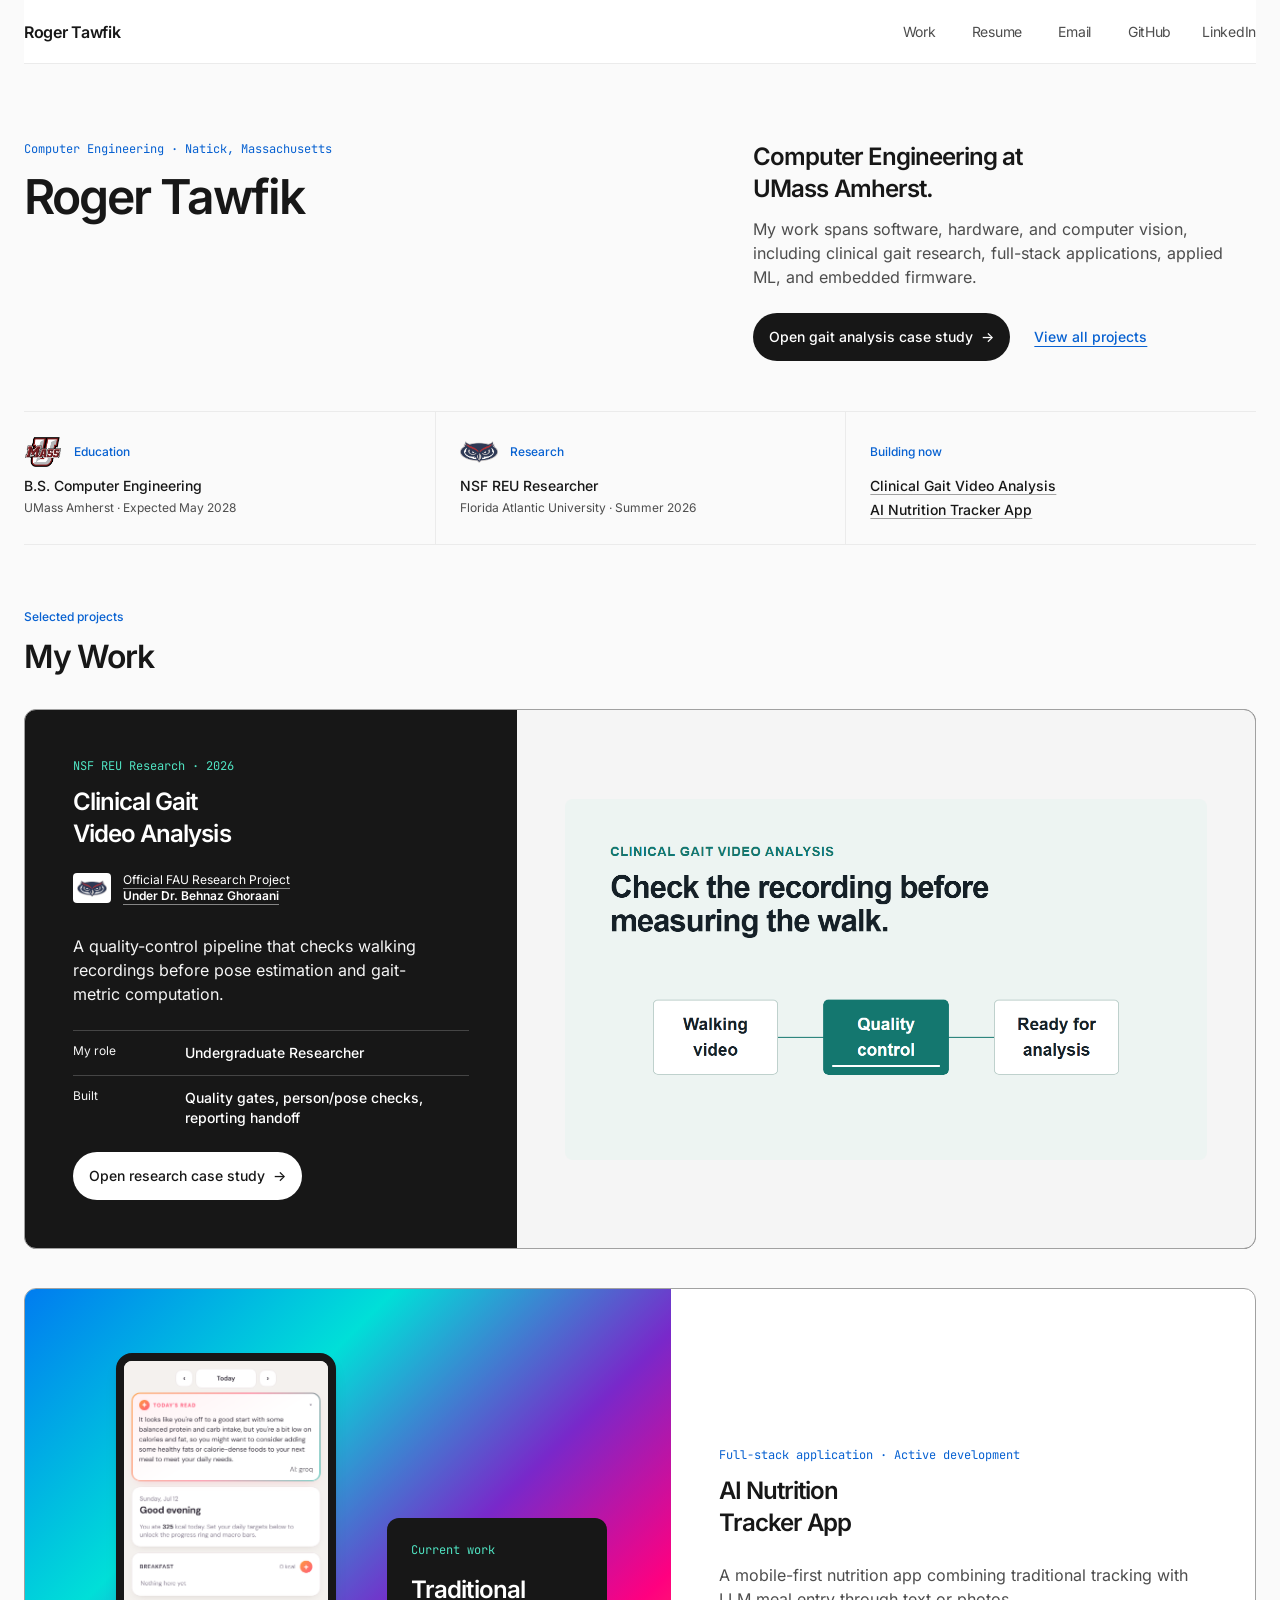
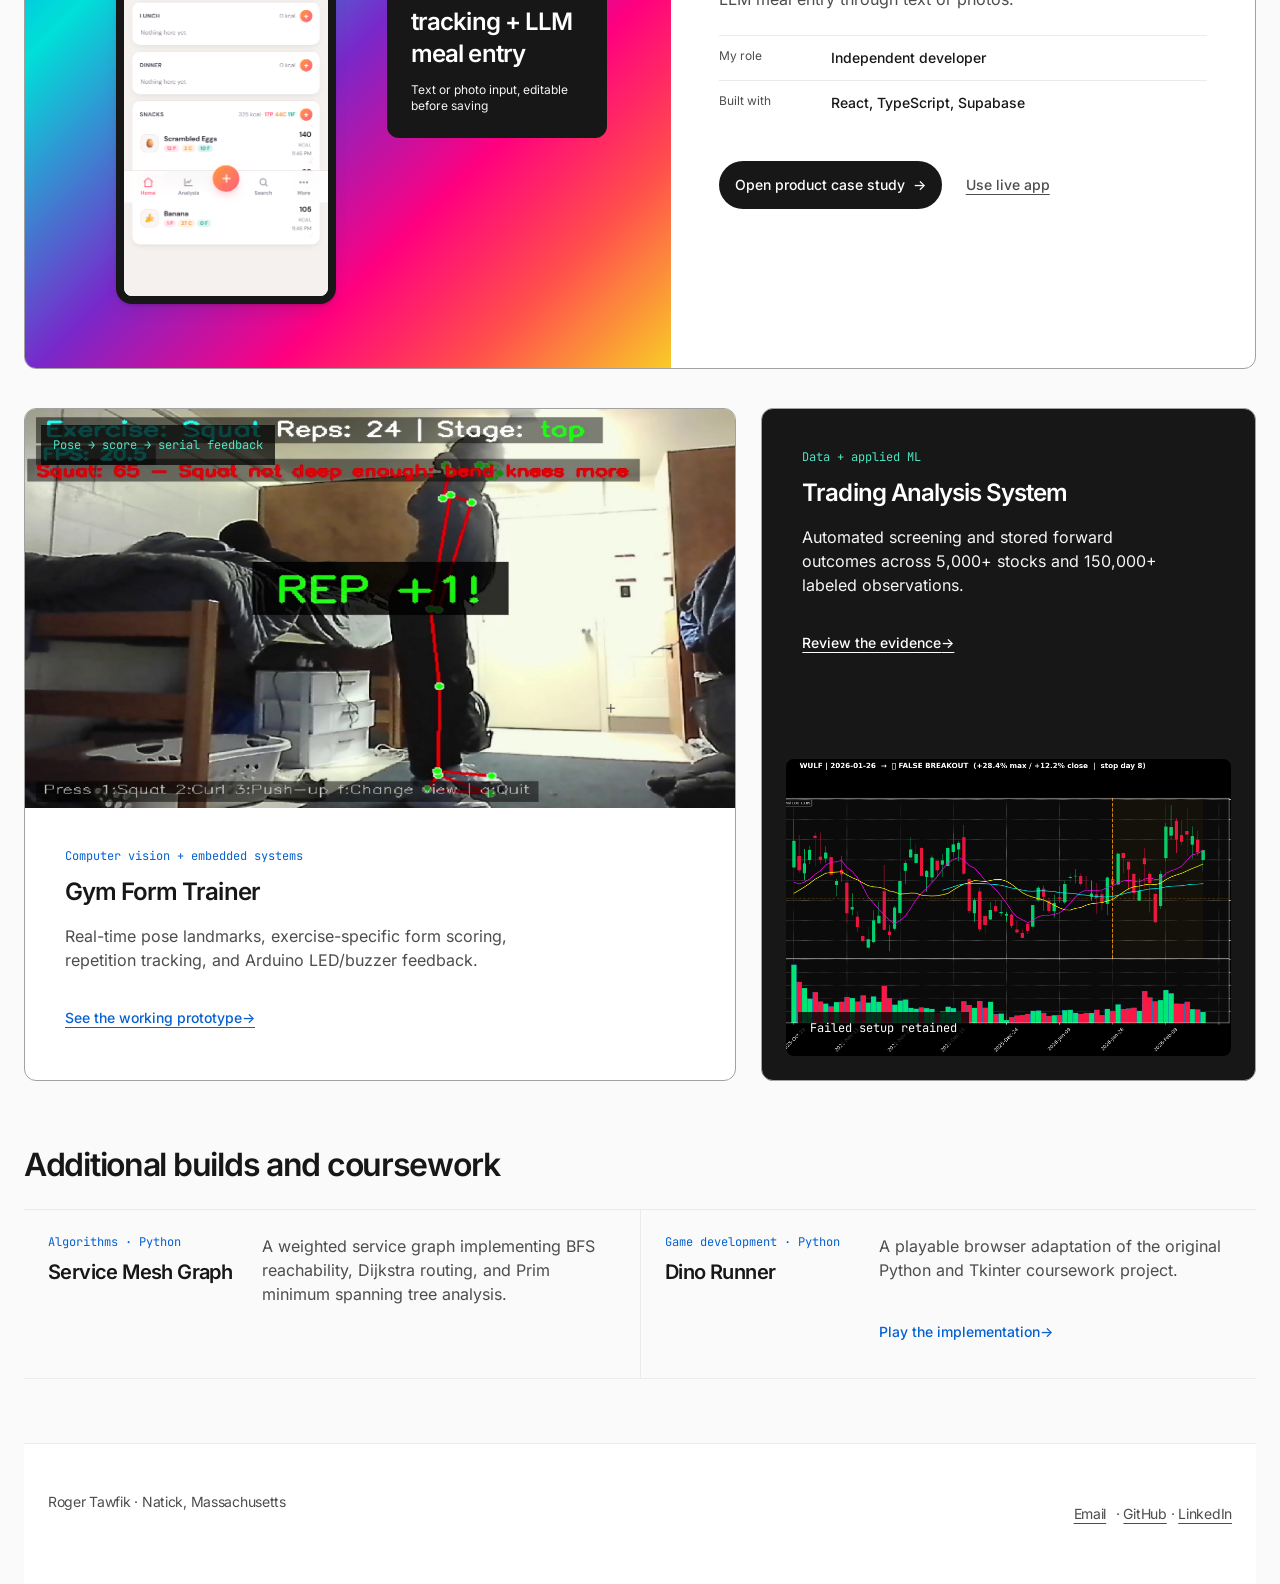
==== index.html @ 6d7d123b "Tighten portfolio layout and project narratives" ====
<!doctype html>
<html lang="en">
  <head>
    <meta charset="UTF-8" />
    <meta name="viewport" content="width=device-width, initial-scale=1.0, viewport-fit=cover" />
    <meta name="description" content="Computer vision, applied AI, and embedded systems projects by Roger Tawfik, a Computer Engineering student at UMass Amherst." />
    <title>Roger Tawfik | Computer Engineering</title>
    <link rel="stylesheet" href="styles.css?v=20260714b" />
  </head>
  <body class="portfolio home-page">
    <a class="skip-link" href="#main">Skip to content</a>
    <header class="site-header">
      <a class="wordmark" href="#top">Roger Tawfik</a>
      <nav aria-label="Primary navigation">
        <a href="#work">Work</a>
        <a href="resume.pdf" download>Resume</a>
        <a href="mailto:tawfikroger@gmail.com">Email</a>
        <a class="nav-secondary" href="https://github.com/rogertawfik">GitHub</a>
        <a class="nav-secondary" href="https://linkedin.com/in/rogertawfik">LinkedIn</a>
      </nav>
    </header>

    <main id="main">
      <section class="home-intro" id="top" aria-labelledby="home-title">
        <div class="intro-heading">
          <p class="context-line">Computer Engineering · Natick, Massachusetts</p>
          <h1 id="home-title">Roger Tawfik</h1>
        </div>
        <div class="intro-copy">
          <p class="intro-lead">Computer Engineering at UMass Amherst.</p>
          <p>My work spans software, hardware, and computer vision, including clinical gait research, full-stack applications, applied ML, and embedded firmware.</p>
          <div class="intro-actions"><a class="primary-action" href="projects/gait-analysis.html">Open gait analysis case study <span aria-hidden="true">→</span></a><a class="text-action" href="#work">View all projects</a></div>
        </div>

        <dl class="evidence-rail" aria-label="Candidate evidence">
          <div>
            <dt><img src="assets/umass-logo.webp" width="60" height="48" alt="" />Education</dt>
            <dd>B.S. Computer Engineering</dd>
            <small>UMass Amherst · Expected May 2028</small>
          </div>
          <div>
            <dt><img src="assets/fau-logo.webp" width="60" height="48" alt="" />Research</dt>
            <dd>NSF REU Researcher</dd>
            <small>Florida Atlantic University · Summer 2026</small>
          </div>
          <div>
            <dt>Building now</dt>
            <dd class="current-work-list"><a href="projects/gait-analysis.html">Clinical Gait Video Analysis</a><a href="projects/nutrition-tracker.html">AI Nutrition Tracker App</a></dd>
          </div>
        </dl>
      </section>

      <section class="work" id="work" aria-labelledby="work-title">
        <header class="section-heading">
          <div><p class="section-index">Selected projects</p><h2 id="work-title">My Work</h2></div>
        </header>

        <article class="project-stage stage-gait">
          <div class="stage-copy">
            <p class="project-type">NSF REU Research · 2026</p>
            <h3>Clinical Gait Video Analysis</h3>
            <a class="research-credit" href="https://www.fau.edu/isense/reu/reu-2026/ghoraani-wearables-and-data-analytics/" aria-label="View the official Florida Atlantic University research project page">
              <img src="assets/fau-logo.webp" width="60" height="48" alt="" />
              <span>Official FAU Research Project<strong>Under Dr. Behnaz Ghoraani</strong></span>
            </a>
            <p class="project-summary">A quality-control pipeline that checks walking recordings before pose estimation and gait-metric computation.</p>
            <dl class="project-proof"><div><dt>My role</dt><dd>Undergraduate Researcher</dd></div><div><dt>Built</dt><dd>Quality gates, person/pose checks, reporting handoff</dd></div></dl>
            <a class="primary-action inverse" href="projects/gait-analysis.html">Open research case study <span aria-hidden="true">→</span></a>
          </div>
          <div class="stage-media gait-media">
            <video id="gaitPreview" autoplay muted loop playsinline preload="metadata" poster="assets/gait-qc-loop-poster.png" aria-label="Animated overview of gait-video quality control">
              <source src="assets/gait-qc-loop.mp4" type="video/mp4" />
            </video>
          </div>
        </article>

        <article class="project-stage stage-nutrition">
          <div class="nutrition-visual" aria-label="Current AI Nutrition Tracker App">
            <div class="phone-shell"><img src="assets/nutrition-current-home.png" width="430" height="1129" loading="lazy" alt="AI Nutrition Tracker App dashboard after logging a meal" /></div>
            <div class="nutrition-note"><span>Current work</span><strong>Traditional tracking + LLM meal entry</strong><small>Text or photo input, editable before saving</small></div>
          </div>
          <div class="stage-copy">
            <p class="project-type">Full-stack application · Active development</p>
            <h3>AI Nutrition Tracker App</h3>
            <p class="project-summary">A mobile-first nutrition app combining traditional tracking with LLM meal entry through text or photos.</p>
            <dl class="project-proof"><div><dt>My role</dt><dd>Independent developer</dd></div><div><dt>Built with</dt><dd>React, TypeScript, Supabase</dd></div></dl>
            <div class="stage-actions"><a class="primary-action" href="projects/nutrition-tracker.html">Open product case study <span aria-hidden="true">→</span></a><a class="stage-action secondary" href="https://calorie-tracker-app-azure.vercel.app/">Use live app</a></div>
          </div>
        </article>

        <div class="supporting-work">
          <article class="support-project gym-project">
            <div class="support-visual gym-frames">
              <img src="assets/gym-squat.jpg" width="640" height="360" loading="lazy" alt="Gym Form Trainer tracking a squat and counting a repetition" />
              <span class="hud-label">Pose → score → serial feedback</span>
            </div>
            <div class="support-copy"><p class="project-type">Computer vision + embedded systems</p><h3>Gym Form Trainer</h3><p>Real-time pose landmarks, exercise-specific form scoring, repetition tracking, and Arduino LED/buzzer feedback.</p><a class="stage-action" href="projects/gym-form-trainer.html">See the working prototype <span aria-hidden="true">→</span></a></div>
          </article>

          <article class="support-project trading-project">
            <div class="support-copy"><p class="project-type">Data + applied ML</p><h3>Trading Analysis System</h3><p>Automated screening and stored forward outcomes across 5,000+ stocks and 150,000+ labeled observations.</p><a class="stage-action light" href="projects/trading.html">Review the evidence <span aria-hidden="true">→</span></a></div>
            <div class="support-visual trading-chart"><img src="assets/trading-false-breakout.png" width="1922" height="1166" loading="lazy" alt="Stored false-breakout example from the trading analysis system" /><span>Failed setup retained</span></div>
          </article>
        </div>
      </section>

      <section class="coursework" aria-labelledby="coursework-title">
        <header class="coursework-heading"><h2 id="coursework-title">Additional builds and coursework</h2></header>
        <div class="coursework-list">
          <article class="coursework-item">
            <div><p class="project-type">Algorithms · Python</p><h3>Service Mesh Graph</h3></div>
            <p>A weighted service graph implementing BFS reachability, Dijkstra routing, and Prim minimum spanning tree analysis.</p>
          </article>
          <a class="coursework-item" href="projects/dino-runner.html">
            <div><p class="project-type">Game development · Python</p><h3>Dino Runner</h3></div>
            <p>A playable browser adaptation of the original Python and Tkinter coursework project.</p>
            <span class="stage-action">Play the implementation <span aria-hidden="true">→</span></span>
          </a>
        </div>
      </section>

    </main>

    <footer class="site-footer"><span>Roger Tawfik · Natick, Massachusetts</span><span><a href="mailto:tawfikroger@gmail.com">Email</a> · <a href="https://github.com/rogertawfik">GitHub</a> · <a href="https://linkedin.com/in/rogertawfik">LinkedIn</a></span></footer>
    <script>
      const gaitPreview = document.getElementById('gaitPreview');
      const reduceMotion = matchMedia('(prefers-reduced-motion: reduce)');
      if (reduceMotion.matches) {
        gaitPreview.removeAttribute('autoplay');
        gaitPreview.pause();
      } else {
        new IntersectionObserver(([entry]) => {
          if (entry.isIntersecting) gaitPreview.play().catch(() => gaitPreview.pause());
          else gaitPreview.pause();
        }, { threshold: 0.35 }).observe(gaitPreview);
      }
    </script>
  </body>
</html>
---- styles.css ----
@font-face { font-family: "Inter"; src: url("fonts/inter-400.woff2") format("woff2"); font-style: normal; font-weight: 400; font-display: swap; }
@font-face { font-family: "Inter"; src: url("fonts/inter-500.woff2") format("woff2"); font-style: normal; font-weight: 500; font-display: swap; }
@font-face { font-family: "Inter"; src: url("fonts/inter-600.woff2") format("woff2"); font-style: normal; font-weight: 600; font-display: swap; }
@font-face { font-family: "JetBrains Mono"; src: url("fonts/jetbrains-mono-400.woff2") format("woff2"); font-style: normal; font-weight: 400; font-display: swap; }

:root {
  --ink: #171717;
  --body: #4d4d4d;
  --muted: #888888;
  --line: #ebebeb;
  --line-strong: #a1a1a1;
  --paper: #ffffff;
  --soft: #fafafa;
  --soft-2: #f5f5f5;
  --link: #0070f3;
  --link-deep: #0761d1;
  --link-soft: #d3e5ff;
  --primary: #171717;
  --on-primary: #ffffff;
  --violet: #7928ca;
  --cyan: #50e3c2;
  --pink: #ff0080;
  --develop-start: #007cf0;
  --develop-end: #00dfd8;
  --ship-start: #ff4d4d;
  --ship-end: #f9cb28;
  --error-deep: #c50000;
  --font-sans: "Inter", "Geist", system-ui, -apple-system, sans-serif;
  --font-mono: "JetBrains Mono", "Geist Mono", ui-monospace, SFMono-Regular, Menlo, Monaco, monospace;
  --text-caption: .75rem;
  --text-secondary: .875rem;
  --text-body: 1rem;
  --text-lead: 1.125rem;
  --text-subhead: 1.5rem;
  --text-section: 2rem;
  --text-display: 3rem;
  --space-xxs: .25rem;
  --space-xs: .5rem;
  --space-sm: .75rem;
  --space-md: 1rem;
  --space-lg: 1.5rem;
  --space-xl: 2rem;
  --space-2xl: 2.5rem;
  --space-3xl: 3rem;
  --space-4xl: 4rem;
  --space-5xl: 6rem;
  --space-6xl: 8rem;
  --space-section: 12rem;
  --ease-out: cubic-bezier(.16, 1, .3, 1);
}

* { box-sizing: border-box; }
html { scroll-behavior: smooth; scroll-padding-top: var(--space-4xl); }
body { margin: 0; color: var(--ink); background: var(--soft); font-family: var(--font-sans); font-size: var(--text-body); font-weight: 400; line-height: 1.5; font-kerning: normal; font-feature-settings: "ss01", "ss02"; -webkit-font-smoothing: antialiased; }
img, video, svg, canvas { max-width: 100%; }
img { height: auto; }
a { color: inherit; text-underline-offset: 4px; }
button, input { font: inherit; }
h1, h2, h3, p { text-wrap: pretty; }
h1, h2, h3 { margin: 0; font-weight: 600; text-wrap: balance; }
h1 { overflow-wrap: anywhere; font-size: var(--text-display); line-height: 1; letter-spacing: -.04em; }
h2 { font-size: var(--text-section); line-height: 1.25; letter-spacing: -.04em; }
h3 { font-size: var(--text-subhead); line-height: 1.333; letter-spacing: -.04em; }
p { line-height: 1.5; }

.skip-link { position: fixed; z-index: 20; left: var(--space-md); top: var(--space-md); translate: 0 -200%; padding: var(--space-sm) var(--space-md); color: var(--on-primary); background: var(--primary); }
.skip-link:focus { translate: 0; }
.focus-visible, :focus-visible { outline: 3px solid var(--link); outline-offset: var(--space-xxs); }
.site-header, main, .site-footer { width: min(1400px, calc(100% - 48px)); margin-inline: auto; }
.site-header { display: flex; min-height: 64px; flex-wrap: wrap; align-items: center; justify-content: space-between; border-bottom: 1px solid var(--line); background: var(--paper); }
.wordmark { display: inline-flex; min-height: 44px; align-items: center; font-weight: 600; letter-spacing: -.28px; text-decoration: none; }
.site-header nav { display: flex; align-items: center; gap: clamp(var(--space-md), 2.4vw, var(--space-xl)); }
.site-header nav a { display: inline-flex; min-width: 44px; min-height: 44px; align-items: center; justify-content: center; color: var(--body); font-size: .875rem; line-height: 1.25rem; letter-spacing: -.28px; text-decoration: none; }
.site-header nav a:hover { color: var(--ink); }
.site-footer { display: flex; justify-content: space-between; gap: var(--space-lg); padding: var(--space-3xl) var(--space-lg) max(var(--space-3xl), env(safe-area-inset-bottom)); border-top: 1px solid var(--line); color: var(--body); background: var(--paper); font-size: .875rem; line-height: 1.25rem; letter-spacing: -.28px; }
.site-footer a { display: inline-flex; min-width: 44px; min-height: 44px; align-items: center; justify-content: center; }
.context-line, .project-type, .case-kicker, .fact-label { margin: 0; color: var(--link-deep); font: 400 var(--text-caption)/1rem var(--font-mono); }
.section-index { margin: 0; color: var(--link-deep); font: 500 var(--text-caption)/1rem var(--font-sans); }
.text-action, .stage-action { display: inline-flex; min-height: 44px; align-items: center; color: var(--link-deep); font-size: var(--text-secondary); font-weight: 500; line-height: 1.25rem; text-decoration-thickness: 1px; }
.text-action:hover, .stage-action:hover { color: var(--link-deep); }
.primary-action { display: inline-flex; width: fit-content; min-height: 48px; align-items: center; gap: var(--space-xs); padding: var(--space-sm) var(--space-md); border-radius: 100px; color: var(--on-primary); background: var(--primary); font-size: .875rem; font-weight: 500; line-height: 1.25rem; text-decoration: none; }
.primary-action:hover { background: color-mix(in oklch, var(--primary) 90%, var(--paper)); }
.primary-action.inverse { color: var(--ink); background: var(--paper); }
.primary-action.inverse:hover { background: var(--soft-2); }
.text-action.light { color: var(--on-primary); }
.text-action.light:hover { color: var(--link-soft); }

/* Home */
.home-intro { display: grid; grid-template-columns: 1.12fr .88fr; column-gap: clamp(var(--space-xl), 7vw, var(--space-6xl)); row-gap: 0; padding: clamp(var(--space-3xl), 6vw, var(--space-5xl)) 0 0; }
.intro-heading h1 { margin-top: var(--space-md); }
.intro-copy { align-self: end; padding-bottom: var(--space-sm); }
.intro-copy > p { max-width: 70ch; margin: 0; color: var(--body); }
.intro-copy .intro-lead { max-width: 25ch; margin-bottom: var(--space-sm); color: var(--ink); font-size: var(--text-subhead); font-weight: 600; line-height: 2rem; letter-spacing: -.04em; }
.intro-actions, .stage-actions { display: flex; flex-wrap: wrap; gap: var(--space-md) var(--space-lg); margin-top: var(--space-lg); }
.evidence-rail { display: grid; grid-column: 1 / -1; grid-template-columns: repeat(3, 1fr); margin: clamp(var(--space-lg), 3vw, var(--space-2xl)) 0 0; border-block: 1px solid var(--line); }
.evidence-rail > div { padding: var(--space-lg) var(--space-lg) var(--space-lg) 0; }
.evidence-rail > div + div { padding-left: var(--space-lg); border-left: 1px solid var(--line); }
.evidence-rail dt { display: flex; min-height: 32px; align-items: center; gap: var(--space-sm); color: var(--link-deep); font-size: var(--text-caption); font-weight: 500; line-height: 1rem; }
.evidence-rail dt img { width: 38px; height: 30px; object-fit: contain; }
.evidence-rail dd { margin: var(--space-xs) 0 0; font-size: .875rem; font-weight: 500; line-height: 1.25rem; }
.current-work-list a { display: block; width: fit-content; color: inherit; text-decoration-color: var(--line-strong); text-underline-offset: 3px; }
.current-work-list a + a { margin-top: var(--space-xxs); }
.evidence-rail small { display: block; margin-top: var(--space-xxs); color: var(--body); font-size: .75rem; line-height: 1rem; }

.work { padding: clamp(var(--space-3xl), 6vw, var(--space-4xl)) 0; }
.section-heading { margin-bottom: clamp(var(--space-lg), 3vw, var(--space-xl)); }
.section-heading h2 { max-width: 780px; margin-top: var(--space-sm); }
.project-stage { display: grid; min-height: 520px; overflow: hidden; border: 1px solid var(--line-strong); border-radius: 12px; }
.project-stage + .project-stage { margin-top: clamp(var(--space-xl), 3vw, var(--space-3xl)); }
.stage-copy { display: flex; flex-direction: column; justify-content: center; padding: clamp(var(--space-lg), 4vw, var(--space-3xl)); }
.stage-copy h3 { max-width: 16ch; margin-top: var(--space-sm); }
.project-summary { max-width: 70ch; margin: var(--space-lg) 0 0; color: var(--body); }
.project-proof { display: grid; gap: var(--space-sm); margin: var(--space-lg) 0; }
.project-proof > div { display: grid; grid-template-columns: 6rem 1fr; gap: var(--space-md); padding-top: var(--space-sm); border-top: 1px solid var(--line); }
.project-proof dt { color: var(--body); font-size: .75rem; line-height: 1rem; }
.project-proof dd { margin: 0; font-size: .875rem; font-weight: 500; line-height: 1.25rem; }
.stage-action { width: fit-content; }
.stage-action.secondary { color: var(--body); }
.stage-media { position: relative; min-width: 0; }
.stage-gait { grid-template-columns: .8fr 1.2fr; color: var(--on-primary); background: var(--primary); }
.stage-gait .project-type { color: var(--cyan); }
.stage-gait .project-summary, .stage-gait .project-proof dt { color: var(--soft-2); }
.stage-gait .project-proof > div { border-color: rgb(255 255 255 / 20%); }
.research-credit { display: flex; width: fit-content; min-height: 44px; align-items: center; gap: var(--space-sm); margin-top: var(--space-md); color: var(--on-primary); font-size: .75rem; line-height: 1rem; text-decoration-color: rgb(255 255 255 / 48%); }
.research-credit img { width: 38px; height: 30px; padding: var(--space-xxs); border-radius: 4px; background: var(--paper); object-fit: contain; }
.research-credit span, .research-credit strong { display: block; }
.research-credit strong { color: var(--on-primary); font-size: .75rem; }
.gait-media { display: grid; min-height: 520px; place-items: center; padding: clamp(var(--space-lg), 4vw, var(--space-3xl)); background: var(--soft-2); }
.gait-media video { display: block; width: 100%; border-radius: 8px; }

.stage-nutrition { grid-template-columns: 1.05fr .95fr; background: var(--paper); }
.nutrition-visual { position: relative; display: grid; grid-template-columns: 1fr .8fr; gap: var(--space-lg); align-items: center; padding: clamp(var(--space-xl), 5vw, var(--space-4xl)); background: linear-gradient(135deg, var(--develop-start), var(--develop-end) 28%, var(--violet) 52%, var(--pink) 70%, var(--ship-start) 84%, var(--ship-end)); }
.phone-shell { width: min(100%, 220px); justify-self: center; overflow: hidden; border: 8px solid var(--primary); border-radius: 16px; background: var(--paper); box-shadow: 0 2px 2px rgb(0 0 0 / 10%), 0 8px 16px -4px rgb(0 0 0 / 10%); }
.phone-shell img { display: block; width: 100%; }
.nutrition-note { padding: var(--space-lg); border-radius: 12px; color: var(--on-primary); background: var(--primary); }
.nutrition-note span, .nutrition-note strong, .nutrition-note small { display: block; }
.nutrition-note span { color: var(--cyan); font: 400 .75rem/1rem var(--font-mono); }
.nutrition-note strong { margin-top: var(--space-md); font-size: var(--text-subhead); line-height: 2rem; letter-spacing: -.04em; }
.nutrition-note small { margin-top: var(--space-sm); color: var(--soft-2); font-size: var(--text-caption); line-height: 1rem; }

.supporting-work { display: grid; grid-template-columns: 1.18fr .82fr; gap: clamp(var(--space-md), 2vw, var(--space-xl)); margin-top: clamp(var(--space-xl), 3vw, var(--space-2xl)); }
.support-project { overflow: hidden; border: 1px solid var(--line-strong); border-radius: 12px; }
.support-visual { position: relative; }
.support-copy { padding: clamp(var(--space-lg), 3.5vw, var(--space-2xl)); }
.support-copy h3 { margin-top: var(--space-sm); font-size: var(--text-subhead); line-height: 2rem; letter-spacing: -.04em; }
.support-copy p:not(.project-type) { max-width: 50ch; margin: var(--space-md) 0 var(--space-lg); color: var(--body); }
.gym-project { background: var(--paper); }
.gym-frames { min-height: 330px; background: var(--primary); }
.gym-frames img { display: block; width: 100%; height: 100%; min-height: 330px; object-fit: cover; }
.hud-label { position: absolute; left: var(--space-md); top: var(--space-md); padding: var(--space-sm); color: var(--cyan); background: rgb(0 0 0 / 72%); font: 400 .75rem/1rem var(--font-mono); }
.trading-project { display: flex; flex-direction: column; color: var(--on-primary); background: var(--primary); }
.trading-project .support-copy { flex: 1; }
.trading-project .project-type { color: var(--cyan); }
.trading-project .support-copy p:not(.project-type) { color: var(--soft-2); }
.stage-action.light { color: var(--on-primary); }
.trading-chart { margin: 0 var(--space-lg) var(--space-lg); overflow: hidden; border-radius: 8px; }
.trading-chart img { display: block; width: 100%; aspect-ratio: 1.5; object-fit: cover; }
.trading-chart span { position: absolute; left: var(--space-sm); bottom: var(--space-sm); padding: var(--space-xs) var(--space-sm); color: var(--on-primary); background: rgb(0 0 0 / 78%); font: 400 .75rem/1rem var(--font-mono); }

.coursework { padding: 0 0 clamp(var(--space-3xl), 5vw, var(--space-4xl)); }
.coursework-heading { margin-bottom: var(--space-lg); }
.coursework-heading h2 { max-width: 760px; }
.coursework-list { display: grid; grid-template-columns: 1fr 1fr; border-block: 1px solid var(--line); }
.coursework-item { display: grid; grid-template-columns: minmax(180px, .7fr) 1.3fr; gap: var(--space-lg); align-items: start; padding: var(--space-lg); color: inherit; text-decoration: none; }
.coursework-item + .coursework-item { border-left: 1px solid var(--line); }
.coursework-item h3 { margin-top: var(--space-xs); font-size: 1.25rem; line-height: 1.75rem; letter-spacing: -.6px; }
.coursework-item > p { max-width: 48ch; margin: 0; color: var(--body); }
.coursework-item .stage-action { grid-column: 2; }
/* Case studies */
.project-page main { display: block; }
.case-header { padding: clamp(var(--space-xl), 5vw, var(--space-4xl)) 0 0; }
.back { display: inline-flex; min-height: 44px; align-items: center; margin-bottom: var(--space-lg); color: var(--body); font-size: .875rem; line-height: 1.25rem; }
.case-header h1 { max-width: 1000px; margin-top: var(--space-sm); }
.case-intro { max-width: 70ch; margin: var(--space-lg) 0 0; color: var(--body); font-size: var(--text-lead); line-height: 1.75rem; }
.case-actions { display: flex; flex-wrap: wrap; gap: var(--space-md) var(--space-lg); margin-top: var(--space-lg); }
.case-facts { display: grid; grid-template-columns: .8fr 1fr 1.4fr .9fr; margin-top: clamp(var(--space-xl), 3vw, var(--space-2xl)); border-block: 1px solid var(--line); }
.case-facts > div { padding: var(--space-md) var(--space-lg) var(--space-md) 0; }
.case-facts > div + div { padding-left: var(--space-lg); border-left: 1px solid var(--line); }
.case-facts dt { color: var(--link-deep); font: 400 var(--text-caption)/1rem var(--font-mono); }
.case-facts dd { margin: var(--space-xs) 0 0; font-size: .875rem; font-weight: 500; line-height: 1.25rem; }
.case-jumps { position: sticky; z-index: 10; top: 0; display: flex; overflow-x: auto; align-items: center; gap: var(--space-xs); padding: var(--space-xs) 0; border-bottom: 1px solid var(--line); background: var(--soft); scrollbar-width: thin; }
.case-jumps span { flex: 0 0 auto; margin-right: var(--space-xs); color: var(--body); font-size: .75rem; font-weight: 500; }
.case-jumps a { display: inline-flex; flex: 0 0 auto; min-height: 44px; align-items: center; padding-inline: var(--space-sm); color: var(--body); font-size: .875rem; text-decoration: none; }
.case-jumps a:hover { color: var(--ink); background: var(--soft-2); }
.case-section { padding: clamp(var(--space-xl), 4vw, var(--space-3xl)) 0; border-bottom: 1px solid var(--line); }
.case-section-heading { margin-bottom: var(--space-lg); }
.case-section-heading h2 { max-width: 760px; margin-top: var(--space-sm); }
.ownership-map { display: grid; grid-template-columns: repeat(4, 1fr); border-block: 1px solid var(--line); }
.ownership-map article { padding: var(--space-lg); }
.ownership-map article + article { border-left: 1px solid var(--line); }
.ownership-map span { color: var(--link-deep); font-size: var(--text-caption); font-weight: 500; line-height: 1rem; }
.ownership-map h3 { margin-top: var(--space-lg); font-size: 1.25rem; line-height: 1.75rem; letter-spacing: -.6px; }
.ownership-map p { margin: var(--space-sm) 0 0; color: var(--body); font-size: var(--text-body); line-height: 1.5rem; }
.project-nav { display: grid; grid-template-columns: 1fr 1fr; gap: 1px; margin: 0; background: var(--line); border-bottom: 1px solid var(--line); }
.project-nav a { min-height: 96px; padding: var(--space-lg); background: var(--paper); text-decoration: none; }
.project-nav a:last-child { text-align: right; }
.project-nav span, .project-nav strong { display: block; }
.project-nav span { color: var(--body); font-size: .75rem; line-height: 1rem; }
.project-nav strong { margin-top: var(--space-xs); }
.concept-note { display: grid; grid-template-columns: 140px 1fr; gap: var(--space-md); margin-top: var(--space-lg); padding: var(--space-md); background: var(--soft); }
.concept-note strong { color: var(--link-deep); font-size: var(--text-caption); }
.concept-note p { max-width: 70ch; margin: 0; color: var(--body); font-size: var(--text-body); line-height: 1.5rem; }

/* Gait */
.gait-page .case-kicker, .gait-page .case-facts dt { color: var(--violet); }
.research-affiliation { display: flex; width: fit-content; align-items: center; gap: var(--space-md); margin: var(--space-lg) 0 0; padding: var(--space-sm) var(--space-md); border: 1px solid var(--line); border-radius: 8px; background: var(--soft); text-decoration: none; }
.research-affiliation img { width: 42px; height: 34px; object-fit: contain; }
.research-affiliation span, .research-affiliation strong { display: block; }
.research-affiliation span { color: var(--body); font-size: .75rem; line-height: 1rem; }
.research-affiliation strong { color: var(--ink); font-size: .875rem; line-height: 1.25rem; }
.gait-workbench { display: grid; grid-template-columns: 1.35fr .65fr; gap: var(--space-lg); }
.qc-stage { position: relative; min-height: 410px; overflow: hidden; border-radius: 8px; background: linear-gradient(var(--primary) 0 66%, var(--body) 66%); }
.walk-zone { position: absolute; inset: 8% 21% 7%; border: 2px dashed rgb(80 227 194 / 55%); }
.synthetic-tag { position: absolute; z-index: 3; left: var(--space-md); top: var(--space-md); padding: var(--space-xs) var(--space-sm); color: var(--on-primary); background: rgb(23 23 23 / 82%); font: 400 .75rem/1rem var(--font-mono); }
.synthetic-person { position: absolute; left: 50%; top: 18%; width: 150px; height: 330px; translate: -50% 0; transition: left .25s var(--ease-out); }
.synthetic-person i { position: absolute; display: block; background: var(--link); box-shadow: 0 0 0 3px rgb(255 255 255 / 28%); }
.synthetic-person .head { left: 55px; width: 42px; height: 42px; border-radius: 50%; }
.synthetic-person .torso { left: 70px; top: 48px; width: 13px; height: 118px; rotate: -5deg; }
.synthetic-person .arm, .synthetic-person .leg { left: 72px; width: 11px; border-radius: 9px; transform-origin: top; }
.synthetic-person .arm { top: 62px; height: 104px; }
.synthetic-person .arm.left { rotate: 43deg; }
.synthetic-person .arm.right { rotate: -48deg; }
.synthetic-person .leg { top: 160px; height: 140px; }
.synthetic-person .leg.left { rotate: 18deg; }
.synthetic-person .leg.right { rotate: -25deg; }
.occluder { display: none; position: absolute; z-index: 2; right: 27%; bottom: 0; width: 150px; height: 190px; background: var(--body); }
.second-person { display: none; position: absolute; right: 9%; top: 35%; width: 74px; height: 170px; opacity: .56; }
.second-person::before, .second-person::after { position: absolute; left: 30px; content: ""; background: var(--ship-start); }
.second-person::before { width: 30px; height: 30px; border-radius: 50%; }
.second-person::after { top: 37px; width: 28px; height: 105px; border-radius: 15px; }
.qc-stage[data-condition="blur"] .synthetic-person, .qc-stage[data-condition="blur"] .walk-zone { filter: blur(6px); }
.qc-stage[data-condition="people"] .second-person { display: block; }
.qc-stage[data-condition="occluded"] .occluder { display: block; }
.qc-stage[data-condition="frame"] .synthetic-person { top: 32%; }
.qc-stage[data-condition="path"] .walk-zone { rotate: -13deg; translate: 0 12%; }
.qc-panel { padding: var(--space-lg); border: 1px solid var(--line); border-radius: 8px; background: var(--paper); }
.qc-panel h3 { font-size: 1.25rem; line-height: 1.75rem; letter-spacing: -.6px; }
.qc-results { margin-top: var(--space-lg); }
.qc-results div { display: flex; justify-content: space-between; gap: var(--space-md); padding: var(--space-sm) 0; border-top: 1px solid var(--line); font-size: .875rem; line-height: 1.25rem; }
.qc-results strong { color: var(--link-deep); font: 400 var(--text-caption)/1rem var(--font-mono); }
.qc-results strong.fail { color: var(--error-deep); }
.qc-decision { padding: var(--space-sm); background: var(--soft); font-size: .875rem; font-weight: 500; line-height: 1.25rem; }
.qc-options { display: flex; flex-wrap: wrap; gap: var(--space-xs); margin-top: var(--space-md); }
.qc-options button, .exercise-options button, .game-controls button { min-height: 44px; padding: var(--space-sm) var(--space-md); border: 1px solid var(--line); border-radius: 6px; color: var(--ink); background: var(--paper); font-size: .875rem; font-weight: 500; line-height: 1.25rem; cursor: pointer; }
.qc-options button[aria-pressed="true"], .exercise-options button[aria-pressed="true"], .game-controls button.primary { color: white; border-color: var(--violet); background: var(--violet); }

/* Nutrition */
.nutrition-page { --case-accent: var(--link); }
.nutrition-page .case-kicker, .nutrition-page .case-facts dt { color: var(--link-deep); }
.nutrition-screens { display: grid; grid-template-columns: repeat(4, 1fr); gap: var(--space-lg); padding: clamp(var(--space-lg), 3vw, var(--space-2xl)); border-radius: 12px; background: var(--soft-2); }
.nutrition-screens figure { margin: 0; }
.nutrition-screens img { display: block; width: 100%; aspect-ratio: 9 / 16; object-fit: contain; border-radius: 12px; background: var(--paper); box-shadow: 0 5px 0 rgb(86 38 31 / 10%); }
.nutrition-screens figcaption { margin-top: var(--space-sm); color: var(--body); font-size: .75rem; line-height: 1rem; }
.mobile-gallery-hint { display: none; }
.product-flow { display: flex; align-items: stretch; overflow: hidden; border: 1px solid var(--line); border-radius: 12px; }
.product-flow > div { flex: 1; min-height: 128px; padding: var(--space-lg); }
.product-flow > div + div { border-left: 1px solid var(--line); }
.product-flow b, .product-flow span, .product-flow small { display: block; }
.product-flow b { color: var(--link-deep); font: 400 var(--text-caption)/1rem var(--font-mono); }
.product-flow span { margin-top: var(--space-lg); font-weight: 600; }
.product-flow small { margin-top: var(--space-xxs); color: var(--body); font-size: var(--text-secondary); line-height: 1.25rem; }

/* Gym */
.gym-demo { display: grid; grid-template-columns: 1.3fr .7fr; gap: var(--space-lg); }
.real-exercise-stage { overflow: hidden; min-height: 390px; border-radius: 8px; background: var(--primary); }
.real-exercise-stage img { display: block; width: 100%; height: 390px; object-fit: cover; }
.exercise-options { display: flex; flex-wrap: wrap; gap: var(--space-xs); margin-top: var(--space-sm); }
.exercise-proof { padding: var(--space-lg); border: 1px solid var(--line); border-radius: 8px; background: var(--paper); }
.exercise-proof h3 { margin-top: var(--space-sm); font-size: var(--text-subhead); line-height: 2rem; letter-spacing: -.04em; }
.exercise-proof > div { padding: var(--space-md) 0; border-top: 1px solid var(--line); }
.exercise-proof > div:first-of-type { margin-top: var(--space-md); }
.exercise-proof b, .exercise-proof span { display: block; }
.exercise-proof b { font-size: var(--text-secondary); }
.exercise-proof span { margin-top: var(--space-xxs); color: var(--body); font-size: .875rem; line-height: 1.25rem; }
.gym-system-visual { overflow: hidden; margin: 0 0 var(--space-lg); border-radius: 8px; background: var(--primary); }
.gym-system-visual img { display: block; width: 100%; aspect-ratio: 16 / 9; object-fit: cover; }
.gym-system-visual figcaption { padding: var(--space-sm) var(--space-md) var(--space-md); color: var(--soft-2); font-size: .75rem; line-height: 1rem; }
.gym-system-visual figcaption strong { color: var(--on-primary); }
.hardware-loop { display: grid; grid-template-columns: repeat(4, 1fr); gap: 1px; overflow: hidden; border-radius: 8px; background: var(--line-strong); }
.hardware-loop div { min-height: 140px; padding: var(--space-lg); color: var(--on-primary); background: var(--primary); }
.hardware-loop span { display: block; color: var(--cyan); font: 400 .75rem/1rem var(--font-mono); }
.hardware-loop strong { display: block; margin-top: var(--space-2xl); font-size: 1rem; }

/* Trading */
.trading-proof { display: grid; grid-template-columns: repeat(3, 1fr); overflow: hidden; border-radius: 8px; background: var(--primary); }
.trading-proof div { min-height: 140px; padding: var(--space-lg); color: var(--on-primary); }
.trading-proof div + div { border-left: 1px solid var(--body); }
.trading-proof strong, .trading-proof span { display: block; }
.trading-proof strong { font-size: var(--text-display); line-height: 3rem; letter-spacing: -.04em; font-variant-numeric: tabular-nums; }
.trading-proof span { margin-top: var(--space-lg); color: var(--soft-2); font: 400 .75rem/1rem var(--font-mono); }
.pipeline { display: grid; grid-template-columns: repeat(5, 1fr); overflow: hidden; border: 1px solid var(--line); border-radius: 8px; background: var(--paper); }
.pipeline div { min-height: 128px; padding: var(--space-lg); }
.pipeline div + div { border-left: 1px solid var(--line); }
.pipeline span { display: block; color: var(--link-deep); font: 400 var(--text-caption)/1rem var(--font-mono); }
.pipeline strong { display: block; margin-top: var(--space-lg); font-size: .875rem; line-height: 1.25rem; }
.artifact-grid { display: grid; grid-template-columns: 1fr 1fr; gap: var(--space-lg); }
.artifact-grid figure { margin: 0; }
.artifact-grid img { display: block; width: 100%; border-radius: 8px; background: var(--primary); }
.artifact-grid figcaption { margin-top: var(--space-sm); color: var(--body); font-size: .875rem; line-height: 1.25rem; }
.artifact-notes { display: grid; grid-template-columns: 1fr 1fr; gap: var(--space-xl); margin-top: var(--space-lg); }
.artifact-notes h3 { font-size: 1rem; letter-spacing: -.015em; }
.artifact-notes p { color: var(--body); }

/* Game */
.game-title-row { display: flex; align-items: end; justify-content: space-between; gap: var(--space-xl); margin-bottom: var(--space-lg); }
.game-score { display: flex; gap: var(--space-lg); color: var(--body); font: 400 .75rem/1rem var(--font-mono); }
.game-score strong { color: var(--ink); }
.game-shell { position: relative; overflow: hidden; border-radius: 8px; background: var(--primary); }
.game-shell canvas { display: block; width: 100%; height: auto; cursor: pointer; }
.game-message { position: absolute; inset: 0; display: grid; place-content: center; gap: var(--space-xs); text-align: center; color: var(--on-primary); background: rgb(23 23 23 / 60%); }
.game-message[hidden] { display: none; }
.game-message strong { color: var(--ship-end); font-size: var(--text-subhead); line-height: 2rem; letter-spacing: -.04em; }
.game-message span { font: 400 .75rem/1rem var(--font-mono); }
.game-controls { display: flex; flex-wrap: wrap; align-items: center; gap: var(--space-sm); margin-top: var(--space-md); }
.game-controls p { margin-left: auto; color: var(--body); font: 400 .75rem/1rem var(--font-mono); }
.adaptation-note { color: var(--body); font-size: .75rem; line-height: 1rem; }

@media (max-width: 900px) {
  .project-stage, .stage-gait, .stage-nutrition { grid-template-columns: 1fr; }
  .stage-nutrition .stage-copy { order: 1; }
  .stage-nutrition .nutrition-visual { order: 2; }
  .gait-media { min-height: auto; }
  .supporting-work, .coursework-list { grid-template-columns: 1fr; }
  .coursework-item + .coursework-item { border-top: 1px solid var(--line); border-left: 0; }
  .case-facts { grid-template-columns: 1fr 1fr; }
  .case-facts > div:nth-child(3) { padding-left: 0; border-top: 1px solid var(--line); border-left: 0; }
  .case-facts > div:nth-child(4) { border-top: 1px solid var(--line); }
  .ownership-map { grid-template-columns: 1fr 1fr; }
  .ownership-map article:nth-child(3) { border-top: 1px solid var(--line); border-left: 0; }
  .ownership-map article:nth-child(4) { border-top: 1px solid var(--line); }
  .nutrition-screens { grid-template-columns: 1fr 1fr; }
  .gait-workbench, .gym-demo { grid-template-columns: 1fr; }
  .hardware-loop { grid-template-columns: 1fr 1fr; }
  .hardware-loop div:nth-child(3) { border-top: 1px solid var(--body); }
  .hardware-loop div:nth-child(4) { border-top: 1px solid var(--body); }
}

@media (max-width: 680px) {
  .site-header, main, .site-footer { width: min(100% - 32px, 620px); }
  .site-header nav { gap: var(--space-xs); }
  .site-header nav a { padding-inline: var(--space-xxs); }
  .site-header .nav-secondary { display: none; }
  .home-intro { grid-template-columns: 1fr; gap: var(--space-lg); padding-top: var(--space-3xl); }
  .work { padding-block: var(--space-3xl); }
  .section-heading { margin-bottom: var(--space-lg); }
  .intro-copy { align-self: auto; }
  .evidence-rail { grid-template-columns: 1fr; }
  .evidence-rail { margin-top: 0; }
  .evidence-rail > div { padding: var(--space-md) 0; }
  .evidence-rail > div + div { padding-left: 0; border-top: 1px solid var(--line); border-left: 0; }
  .project-stage { min-height: 0; }
  .project-stage + .project-stage { margin-top: var(--space-xl); }
  .stage-copy { padding: var(--space-lg); }
  .nutrition-visual { grid-template-columns: 1fr; }
  .nutrition-note { text-align: center; }
  .supporting-work { display: block; }
  .support-project + .support-project { margin-top: var(--space-lg); }
  .coursework { padding-bottom: var(--space-3xl); }
  .coursework-item { grid-template-columns: 1fr; }
  .coursework-heading { gap: var(--space-sm); }
  .coursework-item { gap: var(--space-sm); padding: var(--space-lg) 0; }
  .coursework-item .stage-action { grid-column: 1; }
  .case-facts { grid-template-columns: 1fr; }
  .case-facts > div, .case-facts > div + div, .case-facts > div:nth-child(3), .case-facts > div:nth-child(4) { padding: var(--space-md) 0; border-top: 1px solid var(--line); border-left: 0; }
  .case-facts > div:first-child { border-top: 0; }
  .ownership-map { grid-template-columns: 1fr; }
  .ownership-map article, .ownership-map article + article, .ownership-map article:nth-child(3), .ownership-map article:nth-child(4) { padding: var(--space-lg) 0; border-top: 1px solid var(--line); border-left: 0; }
  .ownership-map article:first-child { border-top: 0; }
  .ownership-map h3 { margin-top: var(--space-md); }
  .project-nav { grid-template-columns: 1fr; }
  .project-nav a:last-child { text-align: left; }
  .concept-note { grid-template-columns: 1fr; }
  .qc-stage { min-height: 410px; }
  .product-flow { display: block; }
  .product-flow > div { min-height: 0; }
  .product-flow > div + div { border-top: 1px solid var(--line); border-left: 0; }
  .hardware-loop, .trading-proof, .pipeline { grid-template-columns: 1fr; }
  .hardware-loop div, .trading-proof div, .pipeline div { min-height: 110px; }
  .hardware-loop div + div, .trading-proof div + div, .pipeline div + div { border-top: 1px solid var(--body); border-left: 0; }
  .trading-proof strong { font-size: clamp(2rem, 12vw, var(--text-display)); line-height: 1; }
  .pipeline div + div { border-color: var(--line); }
  .hardware-loop strong, .trading-proof span, .pipeline strong { margin-top: var(--space-md); }
  .artifact-grid, .artifact-notes { grid-template-columns: 1fr; }
  .mobile-gallery-hint { display: block; margin: 0 0 var(--space-sm); color: var(--body); font-size: .875rem; }
  .nutrition-screens { display: flex; overflow-x: auto; gap: var(--space-md); padding: var(--space-md); scroll-padding-inline: var(--space-md); scroll-snap-type: x mandatory; overscroll-behavior-inline: contain; }
  .nutrition-screens figure { flex: 0 0 min(82vw, 320px); scroll-snap-align: start; }
  .real-exercise-stage, .real-exercise-stage img { min-height: 340px; height: 340px; }
  .game-title-row { align-items: start; flex-direction: column; }
  .game-controls p { width: 100%; margin-left: 0; }
  .site-footer { flex-direction: column; }
}

@media (prefers-reduced-motion: reduce) {
  html { scroll-behavior: auto; }
  *, *::before, *::after { animation-duration: .01ms !important; animation-iteration-count: 1 !important; transition-duration: .01ms !important; }
}
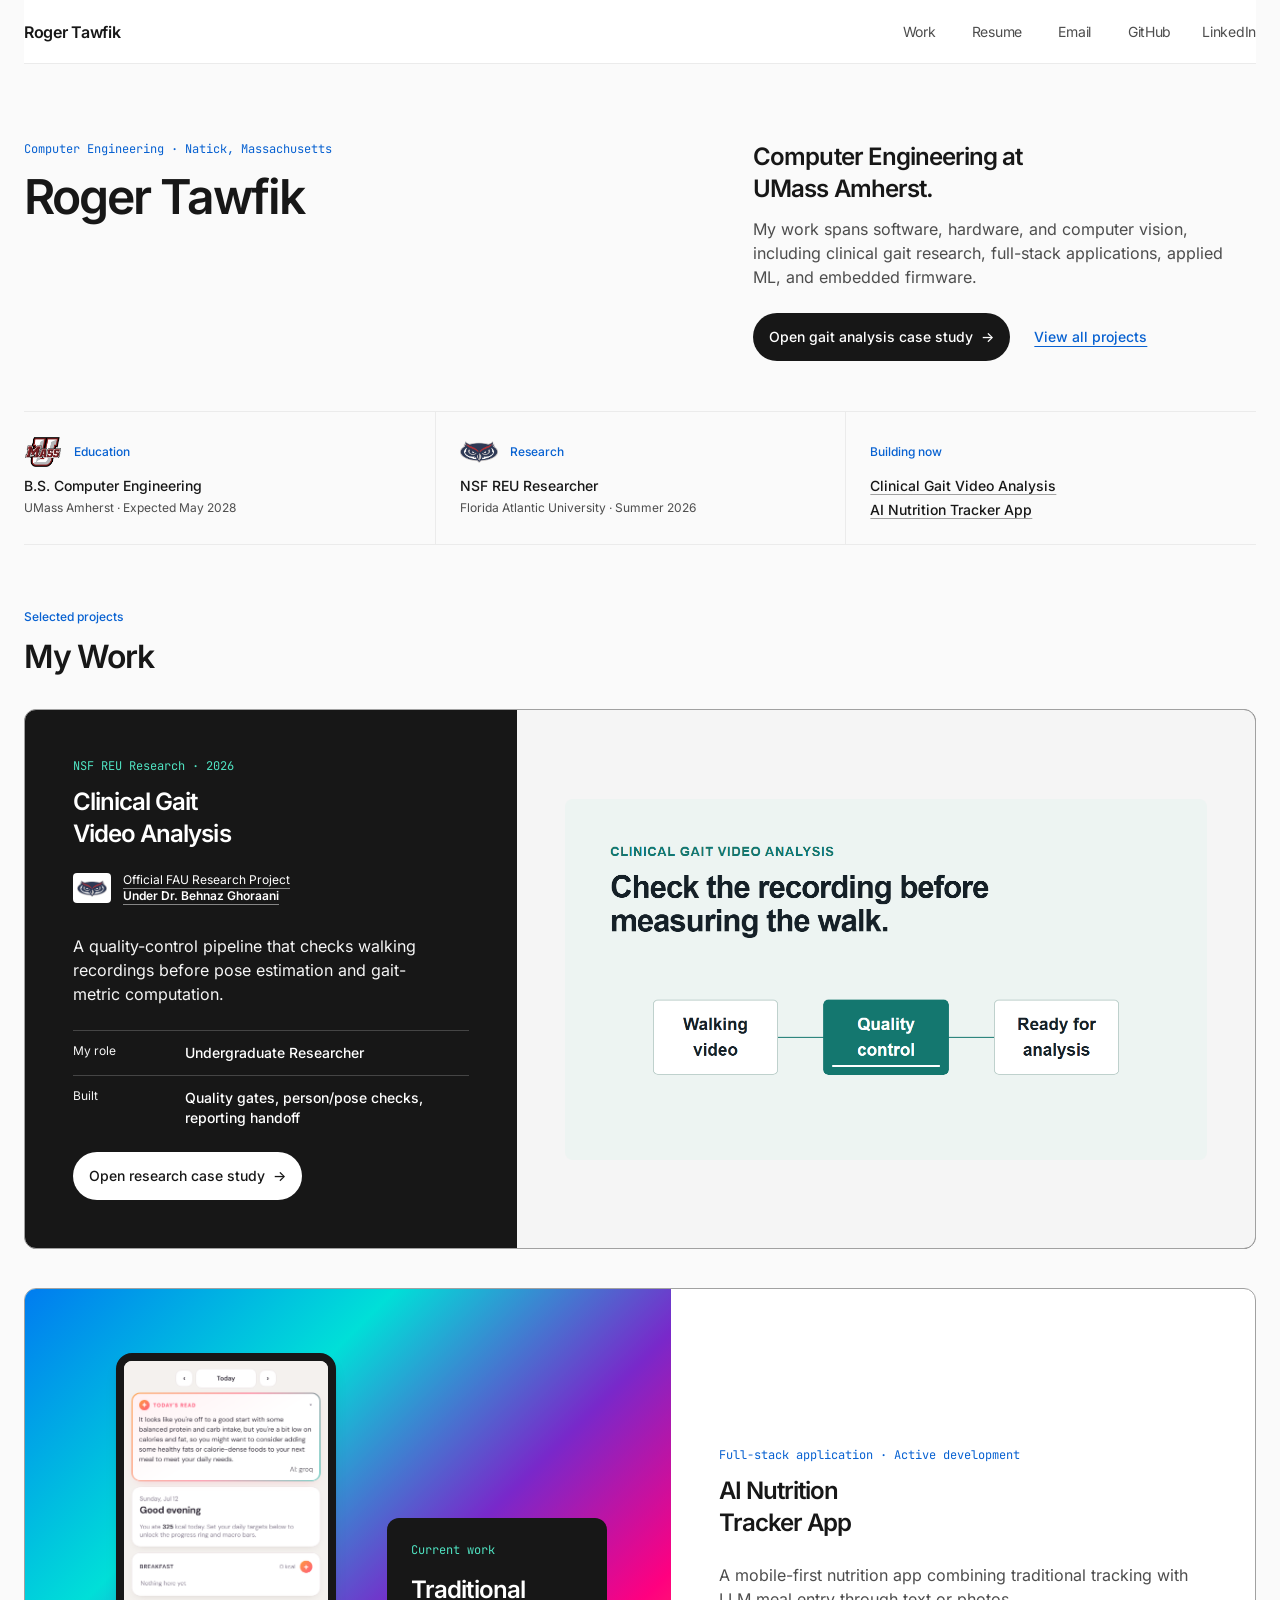
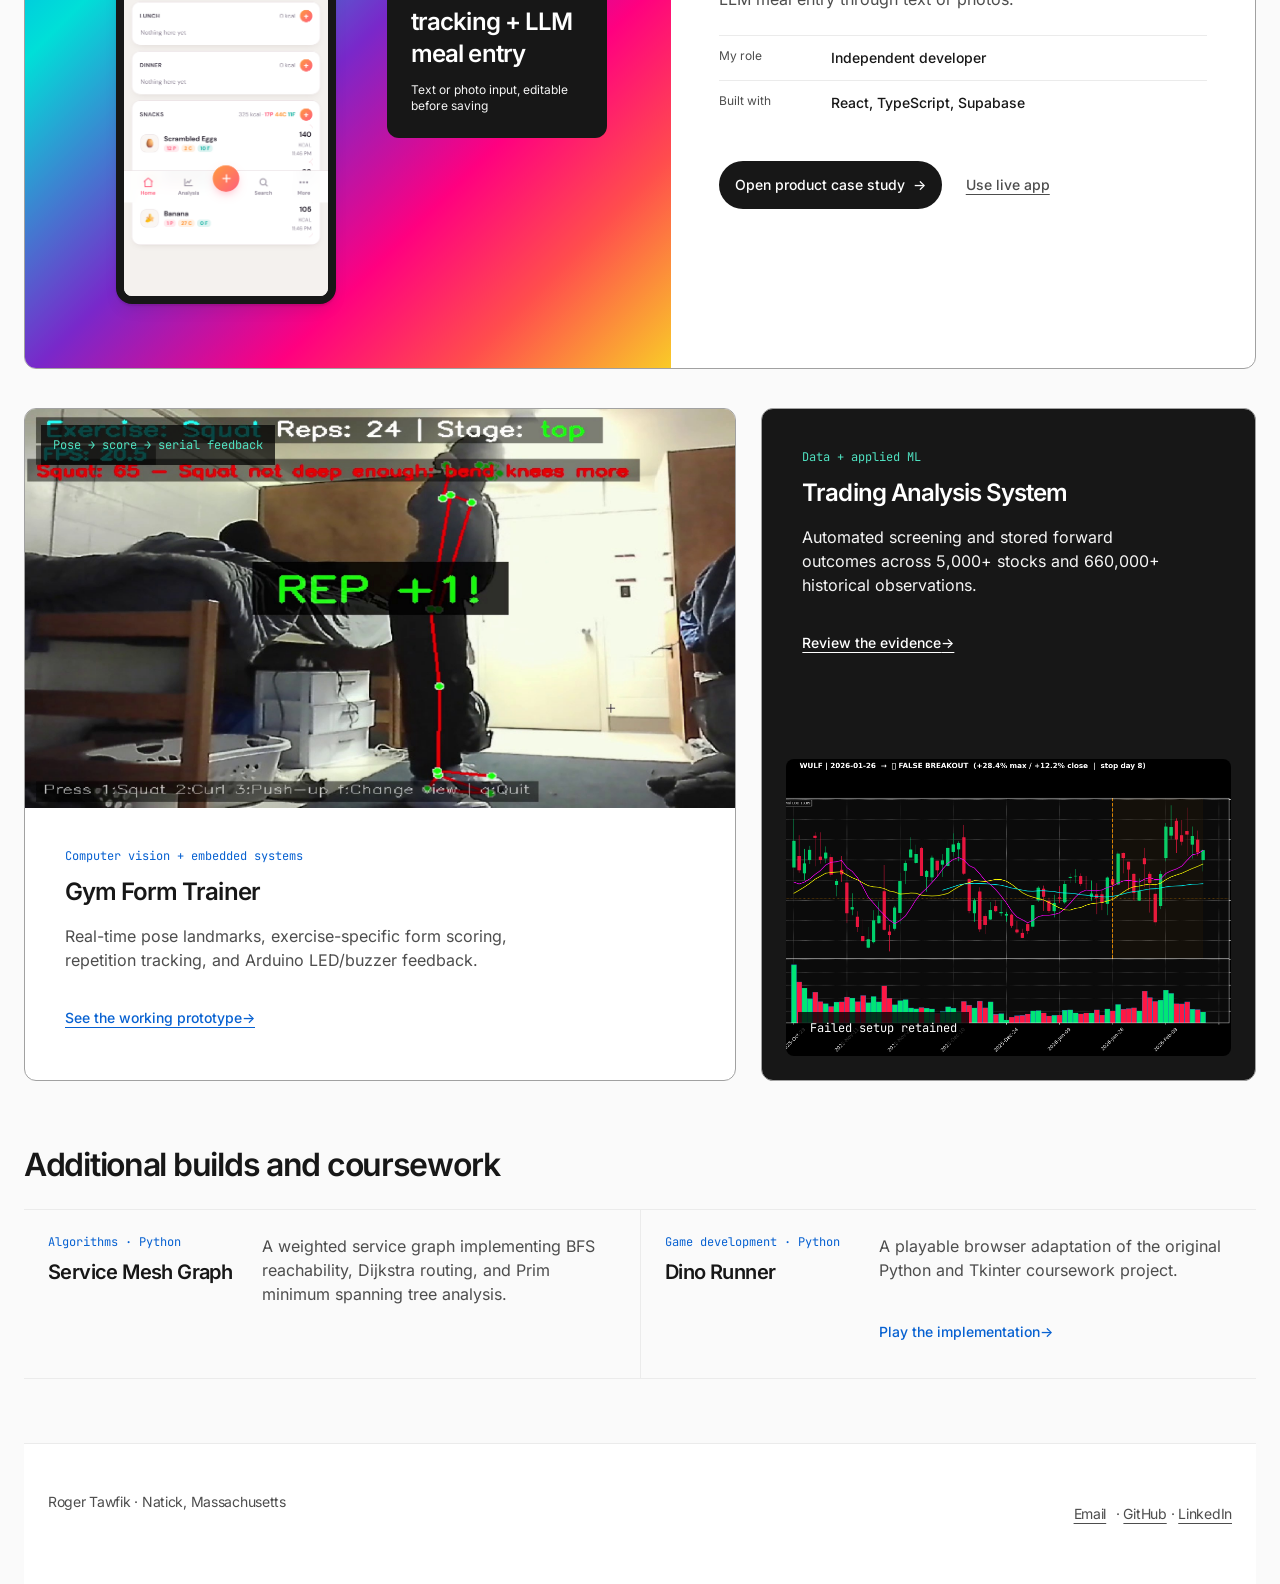
==== commit 3cf295b8: "Update public resume and mobile navigation" ====
--- a/index.html
+++ b/index.html
@@ -5,7 +5,8 @@
     <meta name="viewport" content="width=device-width, initial-scale=1.0, viewport-fit=cover" />
     <meta name="description" content="Computer vision, applied AI, and embedded systems projects by Roger Tawfik, a Computer Engineering student at UMass Amherst." />
     <title>Roger Tawfik | Computer Engineering</title>
-    <link rel="stylesheet" href="styles.css?v=20260714b" />
+    <link rel="stylesheet" href="styles.css?v=20260717a" />
+    <link rel="stylesheet" href="mobile-nav.css?v=20260717a" />
   </head>
   <body class="portfolio home-page">
     <a class="skip-link" href="#main">Skip to content</a>
@@ -13,7 +14,7 @@
       <a class="wordmark" href="#top">Roger Tawfik</a>
       <nav aria-label="Primary navigation">
         <a href="#work">Work</a>
-        <a href="resume.pdf" download>Resume</a>
+        <a href="roger-tawfik-resume.pdf" download>Resume</a>
         <a href="mailto:tawfikroger@gmail.com">Email</a>
         <a class="nav-secondary" href="https://github.com/rogertawfik">GitHub</a>
         <a class="nav-secondary" href="https://linkedin.com/in/rogertawfik">LinkedIn</a>
@@ -98,7 +99,7 @@
           </article>
 
           <article class="support-project trading-project">
-            <div class="support-copy"><p class="project-type">Data + applied ML</p><h3>Trading Analysis System</h3><p>Automated screening and stored forward outcomes across 5,000+ stocks and 150,000+ labeled observations.</p><a class="stage-action light" href="projects/trading.html">Review the evidence <span aria-hidden="true">→</span></a></div>
+            <div class="support-copy"><p class="project-type">Data + applied ML</p><h3>Trading Analysis System</h3><p>Automated screening and stored forward outcomes across 5,000+ stocks and 660,000+ historical observations.</p><a class="stage-action light" href="projects/trading.html">Review the evidence <span aria-hidden="true">→</span></a></div>
             <div class="support-visual trading-chart"><img src="assets/trading-false-breakout.png" width="1922" height="1166" loading="lazy" alt="Stored false-breakout example from the trading analysis system" /><span>Failed setup retained</span></div>
           </article>
         </div>
--- a/mobile-nav.css
+++ b/mobile-nav.css
@@ -0,0 +1,50 @@
+.current-work-list a,
+.current-work-list span {
+  display: block;
+  width: fit-content;
+}
+
+.current-work-list a + a,
+.current-work-list span + span {
+  margin-top: var(--space-xxs);
+}
+
+@media (max-width: 680px) {
+  .site-header nav {
+    gap: clamp(.125rem, 1.5vw, var(--space-xs));
+  }
+
+  .site-header nav a {
+    min-width: 44px;
+    justify-content: center;
+    padding-inline: .125rem;
+  }
+
+  .site-header .nav-secondary {
+    display: inline-flex;
+  }
+}
+
+@media (max-width: 480px) {
+  .site-header {
+    justify-content: center;
+  }
+
+  .site-header .wordmark {
+    display: none;
+  }
+
+  .site-header nav {
+    width: 100%;
+    justify-content: space-between;
+    gap: 0;
+  }
+
+  .site-header nav a {
+    flex: 1 1 20%;
+    justify-content: center;
+    padding-inline: .125rem;
+    font-size: clamp(.7rem, 3.4vw, .8rem);
+    letter-spacing: -.02em;
+  }
+}
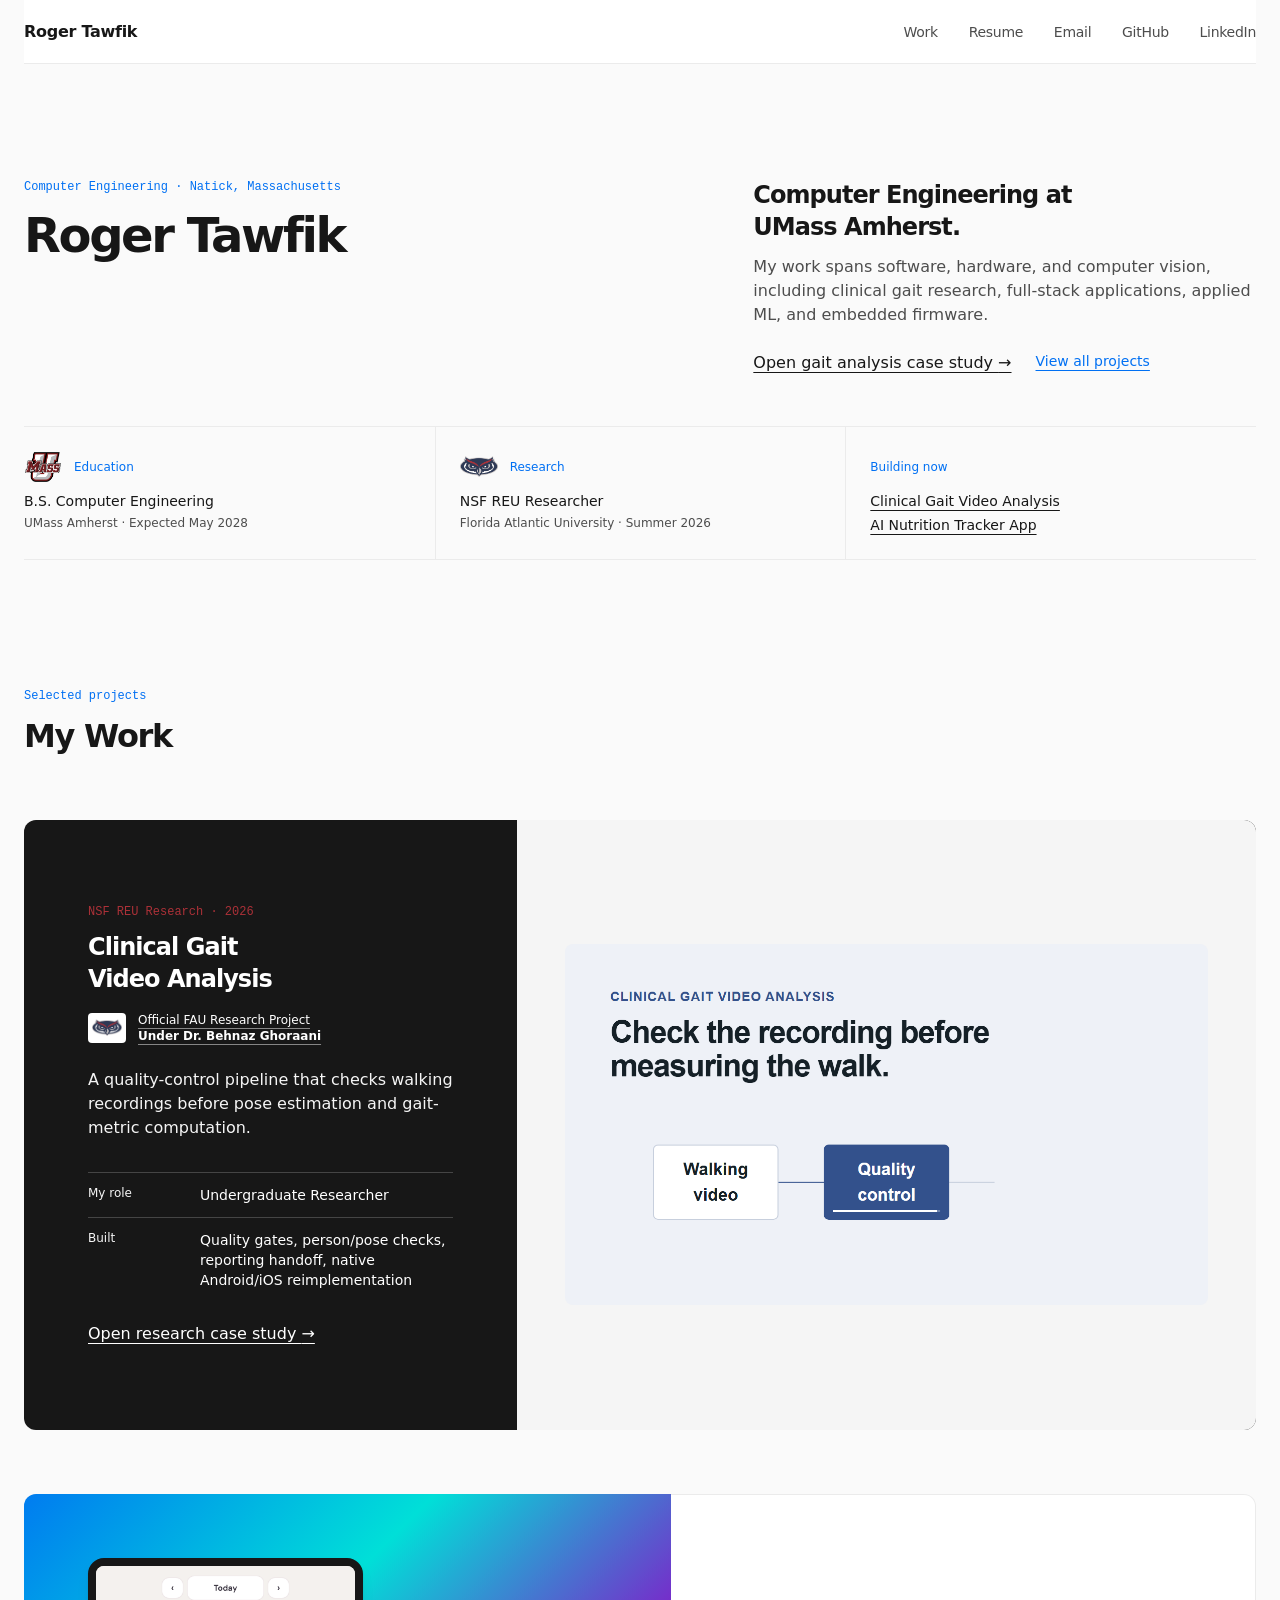
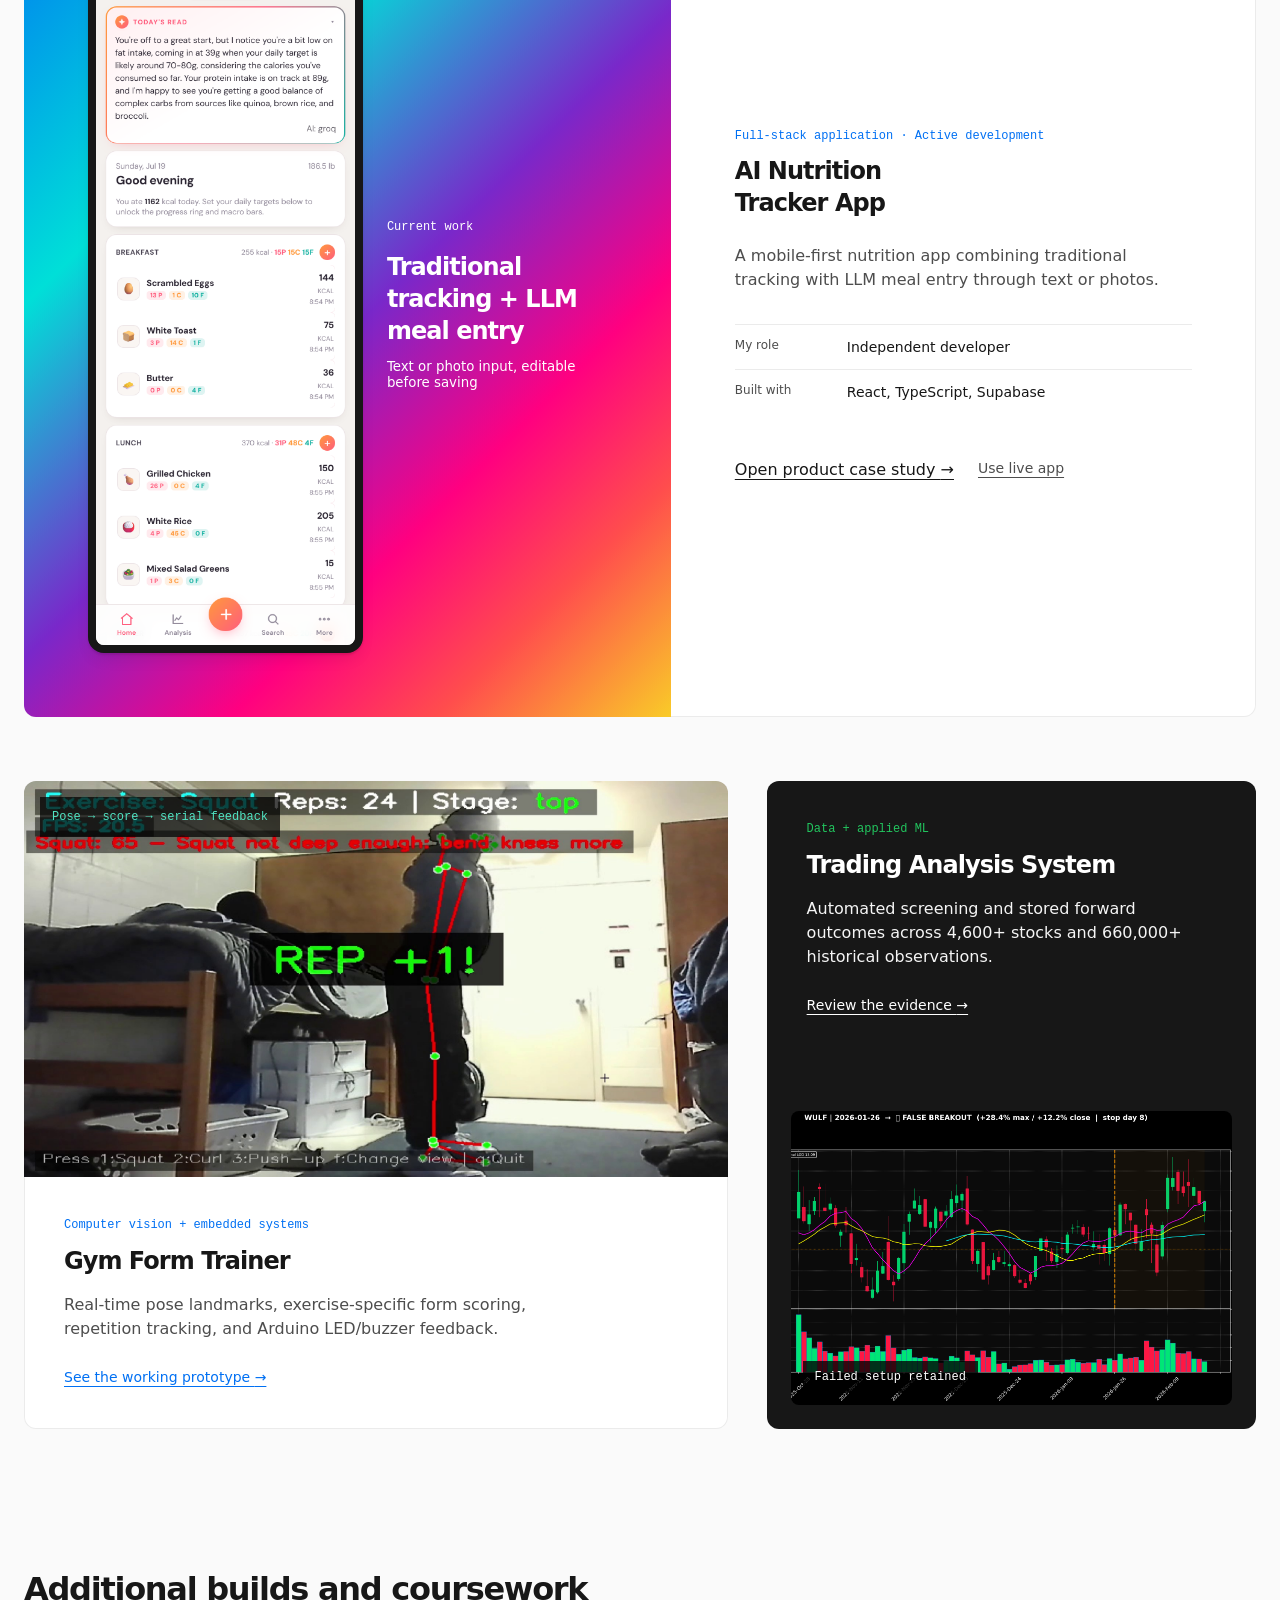
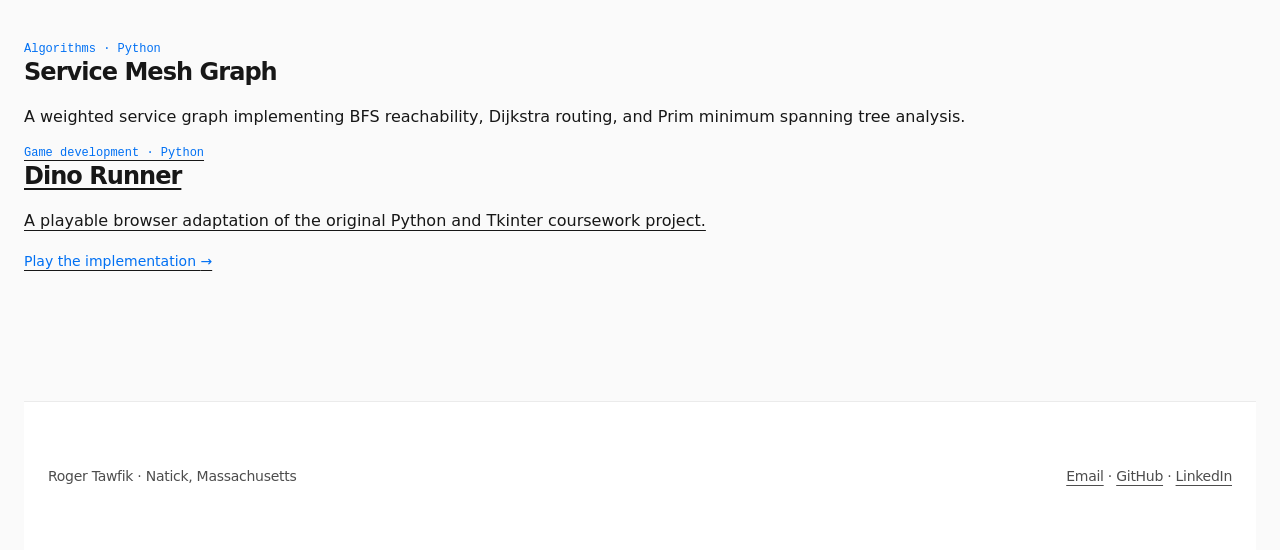
==== commit 3593de98: "Redesign Gait and Trading case studies, refresh Gym Form Trainer and Nutrition assets - Rebuild the " ====
--- a/index.html
+++ b/index.html
@@ -65,7 +65,7 @@
               <span>Official FAU Research Project<strong>Under Dr. Behnaz Ghoraani</strong></span>
             </a>
             <p class="project-summary">A quality-control pipeline that checks walking recordings before pose estimation and gait-metric computation.</p>
-            <dl class="project-proof"><div><dt>My role</dt><dd>Undergraduate Researcher</dd></div><div><dt>Built</dt><dd>Quality gates, person/pose checks, reporting handoff</dd></div></dl>
+            <dl class="project-proof"><div><dt>My role</dt><dd>Undergraduate Researcher</dd></div><div><dt>Built</dt><dd>Quality gates, person/pose checks, reporting handoff, native Android/iOS reimplementation</dd></div></dl>
             <a class="primary-action inverse" href="projects/gait-analysis.html">Open research case study <span aria-hidden="true">→</span></a>
           </div>
           <div class="stage-media gait-media">
@@ -99,7 +99,7 @@
           </article>
 
           <article class="support-project trading-project">
-            <div class="support-copy"><p class="project-type">Data + applied ML</p><h3>Trading Analysis System</h3><p>Automated screening and stored forward outcomes across 5,000+ stocks and 660,000+ historical observations.</p><a class="stage-action light" href="projects/trading.html">Review the evidence <span aria-hidden="true">→</span></a></div>
+            <div class="support-copy"><p class="project-type">Data + applied ML</p><h3>Trading Analysis System</h3><p>Automated screening and stored forward outcomes across 4,600+ stocks and 660,000+ historical observations.</p><a class="stage-action light" href="projects/trading.html">Review the evidence <span aria-hidden="true">→</span></a></div>
             <div class="support-visual trading-chart"><img src="assets/trading-false-breakout.png" width="1922" height="1166" loading="lazy" alt="Stored false-breakout example from the trading analysis system" /><span>Failed setup retained</span></div>
           </article>
         </div>
--- a/styles.css
+++ b/styles.css
@@ -1,8 +1,3 @@
-@font-face { font-family: "Inter"; src: url("fonts/inter-400.woff2") format("woff2"); font-style: normal; font-weight: 400; font-display: swap; }
-@font-face { font-family: "Inter"; src: url("fonts/inter-500.woff2") format("woff2"); font-style: normal; font-weight: 500; font-display: swap; }
-@font-face { font-family: "Inter"; src: url("fonts/inter-600.woff2") format("woff2"); font-style: normal; font-weight: 600; font-display: swap; }
-@font-face { font-family: "JetBrains Mono"; src: url("fonts/jetbrains-mono-400.woff2") format("woff2"); font-style: normal; font-weight: 400; font-display: swap; }
-
 :root {
   --ink: #171717;
   --body: #4d4d4d;
@@ -20,6 +15,8 @@
   --violet: #7928ca;
   --cyan: #50e3c2;
   --pink: #ff0080;
+  --gait-accent: #ac3138;
+  --trading-accent: #22c55e;
   --develop-start: #007cf0;
   --develop-end: #00dfd8;
   --ship-start: #ff4d4d;
@@ -27,13 +24,6 @@
   --error-deep: #c50000;
   --font-sans: "Inter", "Geist", system-ui, -apple-system, sans-serif;
   --font-mono: "JetBrains Mono", "Geist Mono", ui-monospace, SFMono-Regular, Menlo, Monaco, monospace;
-  --text-caption: .75rem;
-  --text-secondary: .875rem;
-  --text-body: 1rem;
-  --text-lead: 1.125rem;
-  --text-subhead: 1.5rem;
-  --text-section: 2rem;
-  --text-display: 3rem;
   --space-xxs: .25rem;
   --space-xs: .5rem;
   --space-sm: .75rem;
@@ -49,348 +39,1962 @@
   --ease-out: cubic-bezier(.16, 1, .3, 1);
 }
 
-* { box-sizing: border-box; }
-html { scroll-behavior: smooth; scroll-padding-top: var(--space-4xl); }
-body { margin: 0; color: var(--ink); background: var(--soft); font-family: var(--font-sans); font-size: var(--text-body); font-weight: 400; line-height: 1.5; font-kerning: normal; font-feature-settings: "ss01", "ss02"; -webkit-font-smoothing: antialiased; }
-img, video, svg, canvas { max-width: 100%; }
-img { height: auto; }
-a { color: inherit; text-underline-offset: 4px; }
-button, input { font: inherit; }
-h1, h2, h3, p { text-wrap: pretty; }
-h1, h2, h3 { margin: 0; font-weight: 600; text-wrap: balance; }
-h1 { overflow-wrap: anywhere; font-size: var(--text-display); line-height: 1; letter-spacing: -.04em; }
-h2 { font-size: var(--text-section); line-height: 1.25; letter-spacing: -.04em; }
-h3 { font-size: var(--text-subhead); line-height: 1.333; letter-spacing: -.04em; }
-p { line-height: 1.5; }
-
-.skip-link { position: fixed; z-index: 20; left: var(--space-md); top: var(--space-md); translate: 0 -200%; padding: var(--space-sm) var(--space-md); color: var(--on-primary); background: var(--primary); }
-.skip-link:focus { translate: 0; }
-.focus-visible, :focus-visible { outline: 3px solid var(--link); outline-offset: var(--space-xxs); }
-.site-header, main, .site-footer { width: min(1400px, calc(100% - 48px)); margin-inline: auto; }
-.site-header { display: flex; min-height: 64px; flex-wrap: wrap; align-items: center; justify-content: space-between; border-bottom: 1px solid var(--line); background: var(--paper); }
-.wordmark { display: inline-flex; min-height: 44px; align-items: center; font-weight: 600; letter-spacing: -.28px; text-decoration: none; }
-.site-header nav { display: flex; align-items: center; gap: clamp(var(--space-md), 2.4vw, var(--space-xl)); }
-.site-header nav a { display: inline-flex; min-width: 44px; min-height: 44px; align-items: center; justify-content: center; color: var(--body); font-size: .875rem; line-height: 1.25rem; letter-spacing: -.28px; text-decoration: none; }
-.site-header nav a:hover { color: var(--ink); }
-.site-footer { display: flex; justify-content: space-between; gap: var(--space-lg); padding: var(--space-3xl) var(--space-lg) max(var(--space-3xl), env(safe-area-inset-bottom)); border-top: 1px solid var(--line); color: var(--body); background: var(--paper); font-size: .875rem; line-height: 1.25rem; letter-spacing: -.28px; }
-.site-footer a { display: inline-flex; min-width: 44px; min-height: 44px; align-items: center; justify-content: center; }
-.context-line, .project-type, .case-kicker, .fact-label { margin: 0; color: var(--link-deep); font: 400 var(--text-caption)/1rem var(--font-mono); }
-.section-index { margin: 0; color: var(--link-deep); font: 500 var(--text-caption)/1rem var(--font-sans); }
-.text-action, .stage-action { display: inline-flex; min-height: 44px; align-items: center; color: var(--link-deep); font-size: var(--text-secondary); font-weight: 500; line-height: 1.25rem; text-decoration-thickness: 1px; }
-.text-action:hover, .stage-action:hover { color: var(--link-deep); }
-.primary-action { display: inline-flex; width: fit-content; min-height: 48px; align-items: center; gap: var(--space-xs); padding: var(--space-sm) var(--space-md); border-radius: 100px; color: var(--on-primary); background: var(--primary); font-size: .875rem; font-weight: 500; line-height: 1.25rem; text-decoration: none; }
-.primary-action:hover { background: color-mix(in oklch, var(--primary) 90%, var(--paper)); }
-.primary-action.inverse { color: var(--ink); background: var(--paper); }
-.primary-action.inverse:hover { background: var(--soft-2); }
-.text-action.light { color: var(--on-primary); }
-.text-action.light:hover { color: var(--link-soft); }
+* {
+  box-sizing: border-box;
+}
+
+html {
+  scroll-behavior: smooth;
+}
+
+body {
+  margin: 0;
+  color: var(--ink);
+  background: var(--soft);
+  font-family: var(--font-sans);
+  font-size: 1rem;
+  font-weight: 400;
+  line-height: 1.5;
+  -webkit-font-smoothing: antialiased;
+}
+
+img,
+video,
+svg,
+canvas {
+  max-width: 100%;
+}
+
+img {
+  height: auto;
+}
+
+a {
+  color: inherit;
+  text-underline-offset: 4px;
+}
+
+button,
+input {
+  font: inherit;
+}
+
+h1,
+h2,
+h3,
+p {
+  text-wrap: pretty;
+}
+
+h1,
+h2,
+h3 {
+  margin: 0;
+  font-weight: 600;
+  text-wrap: balance;
+}
+
+h1 {
+  font-size: 3rem;
+  line-height: 1;
+  letter-spacing: -2.4px;
+}
+
+h2 {
+  font-size: 2rem;
+  line-height: 1.25;
+  letter-spacing: -1.28px;
+}
+
+h3 {
+  font-size: 1.5rem;
+  line-height: 1.333;
+  letter-spacing: -.96px;
+}
+
+p {
+  line-height: 1.5;
+}
+
+.skip-link {
+  position: fixed;
+  z-index: 20;
+  left: var(--space-md);
+  top: var(--space-md);
+  translate: 0 -200%;
+  padding: var(--space-sm) var(--space-md);
+  color: var(--on-primary);
+  background: var(--primary);
+}
+
+.skip-link:focus {
+  translate: 0;
+}
+
+.focus-visible,
+:focus-visible {
+  outline: 3px solid var(--link);
+  outline-offset: var(--space-xxs);
+}
+
+.site-header,
+main,
+.site-footer {
+  width: min(1400px, calc(100% - 48px));
+  margin-inline: auto;
+}
+
+.site-header {
+  display: flex;
+  min-height: 64px;
+  align-items: center;
+  justify-content: space-between;
+  border-bottom: 1px solid var(--line);
+  background: var(--paper);
+}
+
+.wordmark {
+  font-weight: 600;
+  letter-spacing: -.28px;
+  text-decoration: none;
+}
+
+.site-header nav {
+  display: flex;
+  align-items: center;
+  gap: clamp(var(--space-md), 2.4vw, var(--space-xl));
+}
+
+.site-header nav a {
+  display: inline-flex;
+  min-height: 44px;
+  align-items: center;
+  color: var(--body);
+  font-size: .875rem;
+  line-height: 1.25rem;
+  letter-spacing: -.28px;
+  text-decoration: none;
+}
+
+.site-header nav a:hover {
+  color: var(--ink);
+}
+
+.site-footer {
+  display: flex;
+  justify-content: space-between;
+  gap: var(--space-lg);
+  padding: var(--space-4xl) var(--space-lg);
+  border-top: 1px solid var(--line);
+  color: var(--body);
+  background: var(--paper);
+  font-size: .875rem;
+  line-height: 1.25rem;
+  letter-spacing: -.28px;
+}
+
+.context-line,
+.section-index,
+.project-type,
+.case-kicker,
+.fact-label {
+  margin: 0;
+  color: var(--link);
+  font: 400 .75rem/1rem var(--font-mono);
+}
+
+.text-action,
+.stage-action {
+  color: var(--link);
+  font-size: .875rem;
+  font-weight: 500;
+  line-height: 1.25rem;
+  text-decoration-thickness: 1px;
+}
+
+.text-action:hover,
+.stage-action:hover {
+  color: var(--link-deep);
+}
 
 /* Home */
-.home-intro { display: grid; grid-template-columns: 1.12fr .88fr; column-gap: clamp(var(--space-xl), 7vw, var(--space-6xl)); row-gap: 0; padding: clamp(var(--space-3xl), 6vw, var(--space-5xl)) 0 0; }
-.intro-heading h1 { margin-top: var(--space-md); }
-.intro-copy { align-self: end; padding-bottom: var(--space-sm); }
-.intro-copy > p { max-width: 70ch; margin: 0; color: var(--body); }
-.intro-copy .intro-lead { max-width: 25ch; margin-bottom: var(--space-sm); color: var(--ink); font-size: var(--text-subhead); font-weight: 600; line-height: 2rem; letter-spacing: -.04em; }
-.intro-actions, .stage-actions { display: flex; flex-wrap: wrap; gap: var(--space-md) var(--space-lg); margin-top: var(--space-lg); }
-.evidence-rail { display: grid; grid-column: 1 / -1; grid-template-columns: repeat(3, 1fr); margin: clamp(var(--space-lg), 3vw, var(--space-2xl)) 0 0; border-block: 1px solid var(--line); }
-.evidence-rail > div { padding: var(--space-lg) var(--space-lg) var(--space-lg) 0; }
-.evidence-rail > div + div { padding-left: var(--space-lg); border-left: 1px solid var(--line); }
-.evidence-rail dt { display: flex; min-height: 32px; align-items: center; gap: var(--space-sm); color: var(--link-deep); font-size: var(--text-caption); font-weight: 500; line-height: 1rem; }
-.evidence-rail dt img { width: 38px; height: 30px; object-fit: contain; }
-.evidence-rail dd { margin: var(--space-xs) 0 0; font-size: .875rem; font-weight: 500; line-height: 1.25rem; }
-.current-work-list a { display: block; width: fit-content; color: inherit; text-decoration-color: var(--line-strong); text-underline-offset: 3px; }
-.current-work-list a + a { margin-top: var(--space-xxs); }
-.evidence-rail small { display: block; margin-top: var(--space-xxs); color: var(--body); font-size: .75rem; line-height: 1rem; }
-
-.work { padding: clamp(var(--space-3xl), 6vw, var(--space-4xl)) 0; }
-.section-heading { margin-bottom: clamp(var(--space-lg), 3vw, var(--space-xl)); }
-.section-heading h2 { max-width: 780px; margin-top: var(--space-sm); }
-.project-stage { display: grid; min-height: 520px; overflow: hidden; border: 1px solid var(--line-strong); border-radius: 12px; }
-.project-stage + .project-stage { margin-top: clamp(var(--space-xl), 3vw, var(--space-3xl)); }
-.stage-copy { display: flex; flex-direction: column; justify-content: center; padding: clamp(var(--space-lg), 4vw, var(--space-3xl)); }
-.stage-copy h3 { max-width: 16ch; margin-top: var(--space-sm); }
-.project-summary { max-width: 70ch; margin: var(--space-lg) 0 0; color: var(--body); }
-.project-proof { display: grid; gap: var(--space-sm); margin: var(--space-lg) 0; }
-.project-proof > div { display: grid; grid-template-columns: 6rem 1fr; gap: var(--space-md); padding-top: var(--space-sm); border-top: 1px solid var(--line); }
-.project-proof dt { color: var(--body); font-size: .75rem; line-height: 1rem; }
-.project-proof dd { margin: 0; font-size: .875rem; font-weight: 500; line-height: 1.25rem; }
-.stage-action { width: fit-content; }
-.stage-action.secondary { color: var(--body); }
-.stage-media { position: relative; min-width: 0; }
-.stage-gait { grid-template-columns: .8fr 1.2fr; color: var(--on-primary); background: var(--primary); }
-.stage-gait .project-type { color: var(--cyan); }
-.stage-gait .project-summary, .stage-gait .project-proof dt { color: var(--soft-2); }
-.stage-gait .project-proof > div { border-color: rgb(255 255 255 / 20%); }
-.research-credit { display: flex; width: fit-content; min-height: 44px; align-items: center; gap: var(--space-sm); margin-top: var(--space-md); color: var(--on-primary); font-size: .75rem; line-height: 1rem; text-decoration-color: rgb(255 255 255 / 48%); }
-.research-credit img { width: 38px; height: 30px; padding: var(--space-xxs); border-radius: 4px; background: var(--paper); object-fit: contain; }
-.research-credit span, .research-credit strong { display: block; }
-.research-credit strong { color: var(--on-primary); font-size: .75rem; }
-.gait-media { display: grid; min-height: 520px; place-items: center; padding: clamp(var(--space-lg), 4vw, var(--space-3xl)); background: var(--soft-2); }
-.gait-media video { display: block; width: 100%; border-radius: 8px; }
-
-.stage-nutrition { grid-template-columns: 1.05fr .95fr; background: var(--paper); }
-.nutrition-visual { position: relative; display: grid; grid-template-columns: 1fr .8fr; gap: var(--space-lg); align-items: center; padding: clamp(var(--space-xl), 5vw, var(--space-4xl)); background: linear-gradient(135deg, var(--develop-start), var(--develop-end) 28%, var(--violet) 52%, var(--pink) 70%, var(--ship-start) 84%, var(--ship-end)); }
-.phone-shell { width: min(100%, 220px); justify-self: center; overflow: hidden; border: 8px solid var(--primary); border-radius: 16px; background: var(--paper); box-shadow: 0 2px 2px rgb(0 0 0 / 10%), 0 8px 16px -4px rgb(0 0 0 / 10%); }
-.phone-shell img { display: block; width: 100%; }
-.nutrition-note { padding: var(--space-lg); border-radius: 12px; color: var(--on-primary); background: var(--primary); }
-.nutrition-note span, .nutrition-note strong, .nutrition-note small { display: block; }
-.nutrition-note span { color: var(--cyan); font: 400 .75rem/1rem var(--font-mono); }
-.nutrition-note strong { margin-top: var(--space-md); font-size: var(--text-subhead); line-height: 2rem; letter-spacing: -.04em; }
-.nutrition-note small { margin-top: var(--space-sm); color: var(--soft-2); font-size: var(--text-caption); line-height: 1rem; }
-
-.supporting-work { display: grid; grid-template-columns: 1.18fr .82fr; gap: clamp(var(--space-md), 2vw, var(--space-xl)); margin-top: clamp(var(--space-xl), 3vw, var(--space-2xl)); }
-.support-project { overflow: hidden; border: 1px solid var(--line-strong); border-radius: 12px; }
-.support-visual { position: relative; }
-.support-copy { padding: clamp(var(--space-lg), 3.5vw, var(--space-2xl)); }
-.support-copy h3 { margin-top: var(--space-sm); font-size: var(--text-subhead); line-height: 2rem; letter-spacing: -.04em; }
-.support-copy p:not(.project-type) { max-width: 50ch; margin: var(--space-md) 0 var(--space-lg); color: var(--body); }
-.gym-project { background: var(--paper); }
-.gym-frames { min-height: 330px; background: var(--primary); }
-.gym-frames img { display: block; width: 100%; height: 100%; min-height: 330px; object-fit: cover; }
-.hud-label { position: absolute; left: var(--space-md); top: var(--space-md); padding: var(--space-sm); color: var(--cyan); background: rgb(0 0 0 / 72%); font: 400 .75rem/1rem var(--font-mono); }
-.trading-project { display: flex; flex-direction: column; color: var(--on-primary); background: var(--primary); }
-.trading-project .support-copy { flex: 1; }
-.trading-project .project-type { color: var(--cyan); }
-.trading-project .support-copy p:not(.project-type) { color: var(--soft-2); }
-.stage-action.light { color: var(--on-primary); }
-.trading-chart { margin: 0 var(--space-lg) var(--space-lg); overflow: hidden; border-radius: 8px; }
-.trading-chart img { display: block; width: 100%; aspect-ratio: 1.5; object-fit: cover; }
-.trading-chart span { position: absolute; left: var(--space-sm); bottom: var(--space-sm); padding: var(--space-xs) var(--space-sm); color: var(--on-primary); background: rgb(0 0 0 / 78%); font: 400 .75rem/1rem var(--font-mono); }
-
-.coursework { padding: 0 0 clamp(var(--space-3xl), 5vw, var(--space-4xl)); }
-.coursework-heading { margin-bottom: var(--space-lg); }
-.coursework-heading h2 { max-width: 760px; }
-.coursework-list { display: grid; grid-template-columns: 1fr 1fr; border-block: 1px solid var(--line); }
-.coursework-item { display: grid; grid-template-columns: minmax(180px, .7fr) 1.3fr; gap: var(--space-lg); align-items: start; padding: var(--space-lg); color: inherit; text-decoration: none; }
-.coursework-item + .coursework-item { border-left: 1px solid var(--line); }
-.coursework-item h3 { margin-top: var(--space-xs); font-size: 1.25rem; line-height: 1.75rem; letter-spacing: -.6px; }
-.coursework-item > p { max-width: 48ch; margin: 0; color: var(--body); }
-.coursework-item .stage-action { grid-column: 2; }
+.home-intro {
+  display: grid;
+  grid-template-columns: 1.12fr .88fr;
+  column-gap: clamp(var(--space-xl), 7vw, var(--space-6xl));
+  row-gap: 0;
+  padding: clamp(var(--space-4xl), 9vw, var(--space-section)) 0 0;
+}
+
+.intro-heading h1 {
+  margin-top: var(--space-md);
+}
+
+.intro-copy {
+  align-self: end;
+  padding-bottom: var(--space-sm);
+}
+
+.intro-copy>p {
+  max-width: 70ch;
+  margin: 0;
+  color: var(--body);
+}
+
+.intro-copy .intro-lead {
+  max-width: 25ch;
+  margin-bottom: var(--space-sm);
+  color: var(--ink);
+  font-size: 1.5rem;
+  font-weight: 600;
+  line-height: 2rem;
+  letter-spacing: -.96px;
+}
+
+.intro-actions,
+.stage-actions {
+  display: flex;
+  flex-wrap: wrap;
+  gap: var(--space-md) var(--space-lg);
+  margin-top: var(--space-lg);
+}
+
+.evidence-rail {
+  display: grid;
+  grid-column: 1 / -1;
+  grid-template-columns: repeat(3, 1fr);
+  margin: clamp(var(--space-lg), 3vw, var(--space-2xl)) 0 0;
+  border-block: 1px solid var(--line);
+}
+
+.evidence-rail>div {
+  padding: var(--space-lg) var(--space-lg) var(--space-lg) 0;
+}
+
+.evidence-rail>div+div {
+  padding-left: var(--space-lg);
+  border-left: 1px solid var(--line);
+}
+
+.evidence-rail dt {
+  display: flex;
+  min-height: 32px;
+  align-items: center;
+  gap: var(--space-sm);
+  color: var(--link);
+  font-size: .75rem;
+  font-weight: 500;
+  line-height: 1rem;
+}
+
+.evidence-rail dt img {
+  width: 38px;
+  height: 30px;
+  object-fit: contain;
+}
+
+.evidence-rail dd {
+  margin: var(--space-xs) 0 0;
+  font-size: .875rem;
+  font-weight: 500;
+  line-height: 1.25rem;
+}
+
+.current-work-list span {
+  display: block;
+}
+
+.current-work-list span+span {
+  margin-top: var(--space-xxs);
+}
+
+.evidence-rail small {
+  display: block;
+  margin-top: var(--space-xxs);
+  color: var(--body);
+  font-size: .75rem;
+  line-height: 1rem;
+}
+
+.work {
+  padding: clamp(var(--space-5xl), 10vw, var(--space-6xl)) 0;
+}
+
+.section-heading {
+  display: grid;
+  grid-template-columns: 1.1fr .9fr;
+  gap: var(--space-3xl);
+  align-items: end;
+  margin-bottom: clamp(var(--space-xl), 5vw, var(--space-4xl));
+}
+
+.section-heading h2 {
+  max-width: 780px;
+  margin-top: var(--space-sm);
+}
+
+.section-heading>p {
+  max-width: 48ch;
+  margin: 0 0 var(--space-xs);
+  color: var(--body);
+}
+
+.project-stage {
+  display: grid;
+  min-height: 610px;
+  overflow: hidden;
+  border-radius: 12px;
+}
+
+.project-stage+.project-stage {
+  margin-top: clamp(var(--space-xl), 5vw, var(--space-4xl));
+}
+
+.stage-copy {
+  display: flex;
+  flex-direction: column;
+  justify-content: center;
+  padding: clamp(var(--space-xl), 5vw, var(--space-4xl));
+}
+
+.stage-copy h3 {
+  max-width: 16ch;
+  margin-top: var(--space-sm);
+}
+
+.project-summary {
+  max-width: 70ch;
+  margin: var(--space-lg) 0 0;
+  color: var(--body);
+}
+
+.project-proof {
+  display: grid;
+  gap: var(--space-sm);
+  margin: var(--space-xl) 0;
+}
+
+.project-proof>div {
+  display: grid;
+  grid-template-columns: 6rem 1fr;
+  gap: var(--space-md);
+  padding-top: var(--space-sm);
+  border-top: 1px solid var(--line);
+}
+
+.project-proof dt {
+  color: var(--body);
+  font-size: .75rem;
+  line-height: 1rem;
+}
+
+.project-proof dd {
+  margin: 0;
+  font-size: .875rem;
+  font-weight: 500;
+  line-height: 1.25rem;
+}
+
+.stage-action {
+  width: fit-content;
+}
+
+.stage-action.secondary {
+  color: var(--body);
+}
+
+.stage-media {
+  position: relative;
+  min-width: 0;
+}
+
+.stage-gait {
+  grid-template-columns: .8fr 1.2fr;
+  color: var(--on-primary);
+  background: var(--primary);
+}
+
+.stage-gait .project-type {
+  color: var(--gait-accent);
+}
+
+.stage-gait .project-summary,
+.stage-gait .project-proof dt {
+  color: var(--soft-2);
+}
+
+.stage-gait .project-proof>div {
+  border-color: rgb(255 255 255 / 20%);
+}
+
+.research-credit {
+  display: flex;
+  width: fit-content;
+  align-items: center;
+  gap: var(--space-sm);
+  margin-top: var(--space-md);
+  color: var(--on-primary);
+  font-size: .75rem;
+  line-height: 1rem;
+  text-decoration-color: rgb(255 255 255 / 48%);
+}
+
+.research-credit img {
+  width: 38px;
+  height: 30px;
+  padding: var(--space-xxs);
+  border-radius: 4px;
+  background: var(--paper);
+  object-fit: contain;
+}
+
+.research-credit span,
+.research-credit strong {
+  display: block;
+}
+
+.research-credit strong {
+  color: var(--on-primary);
+  font-size: .75rem;
+}
+
+.gait-media {
+  display: grid;
+  min-height: 610px;
+  place-items: center;
+  padding: clamp(var(--space-lg), 4vw, var(--space-3xl));
+  background: var(--soft-2);
+}
+
+.gait-media video {
+  display: block;
+  width: 100%;
+  border-radius: 8px;
+}
+
+.stage-nutrition {
+  grid-template-columns: 1.05fr .95fr;
+  background: var(--paper);
+  box-shadow: inset 0 0 0 1px rgb(0 0 0 / 8%);
+}
+
+.nutrition-visual {
+  position: relative;
+  display: grid;
+  grid-template-columns: 1fr .8fr;
+  gap: var(--space-lg);
+  align-items: center;
+  padding: clamp(var(--space-xl), 5vw, var(--space-4xl));
+  background: linear-gradient(135deg, var(--develop-start), var(--develop-end) 28%, var(--violet) 52%, var(--pink) 70%, var(--ship-start) 84%, var(--ship-end));
+}
+
+.phone-shell {
+  width: min(100%, 300px);
+  justify-self: center;
+  overflow: hidden;
+  border: 8px solid var(--primary);
+  border-radius: 16px;
+  background: var(--paper);
+  box-shadow: 0 2px 2px rgb(0 0 0 / 10%), 0 8px 16px -4px rgb(0 0 0 / 10%);
+}
+
+.phone-shell img {
+  display: block;
+  width: 100%;
+}
+
+.nutrition-note {
+  color: var(--on-primary);
+}
+
+.nutrition-note span,
+.nutrition-note strong,
+.nutrition-note small {
+  display: block;
+}
+
+.nutrition-note span {
+  font: 400 .75rem/1rem var(--font-mono);
+}
+
+.nutrition-note strong {
+  margin-top: var(--space-md);
+  font-size: 1.5rem;
+  line-height: 2rem;
+  letter-spacing: -.96px;
+}
+
+.nutrition-note small {
+  margin-top: var(--space-sm);
+  line-height: 1rem;
+}
+
+.supporting-work {
+  display: grid;
+  grid-template-columns: 1.18fr .82fr;
+  gap: clamp(var(--space-lg), 3vw, var(--space-2xl));
+  margin-top: clamp(var(--space-xl), 5vw, var(--space-4xl));
+}
+
+.support-project {
+  overflow: hidden;
+  border-radius: 12px;
+}
+
+.support-visual {
+  position: relative;
+}
+
+.support-copy {
+  padding: clamp(var(--space-lg), 3.5vw, var(--space-2xl));
+}
+
+.support-copy h3 {
+  margin-top: var(--space-sm);
+  font-size: 1.5rem;
+  line-height: 2rem;
+  letter-spacing: -.96px;
+}
+
+.support-copy p:not(.project-type) {
+  max-width: 50ch;
+  margin: var(--space-md) 0 var(--space-lg);
+  color: var(--body);
+}
+
+.gym-project {
+  background: var(--paper);
+  box-shadow: inset 0 0 0 1px rgb(0 0 0 / 8%);
+}
+
+.gym-frames {
+  min-height: 330px;
+  background: var(--primary);
+}
+
+.gym-frames img {
+  display: block;
+  width: 100%;
+  height: 100%;
+  min-height: 330px;
+  object-fit: cover;
+}
+
+.hud-label {
+  position: absolute;
+  left: var(--space-md);
+  top: var(--space-md);
+  padding: var(--space-sm);
+  color: var(--cyan);
+  background: rgb(0 0 0 / 72%);
+  font: 400 .75rem/1rem var(--font-mono);
+}
+
+.trading-project {
+  display: flex;
+  flex-direction: column;
+  color: var(--on-primary);
+  background: var(--primary);
+}
+
+.trading-project .support-copy {
+  flex: 1;
+}
+
+.trading-project .project-type {
+  color: var(--trading-accent);
+}
+
+.trading-project .support-copy p:not(.project-type) {
+  color: var(--soft-2);
+}
+
+.stage-action.light {
+  color: var(--on-primary);
+}
+
+.trading-chart {
+  margin: 0 var(--space-lg) var(--space-lg);
+  overflow: hidden;
+  border-radius: 8px;
+}
+
+.trading-chart img {
+  display: block;
+  width: 100%;
+  aspect-ratio: 1.5;
+  object-fit: cover;
+}
+
+.trading-chart span {
+  position: absolute;
+  left: var(--space-sm);
+  bottom: var(--space-sm);
+  padding: var(--space-xs) var(--space-sm);
+  color: var(--on-primary);
+  background: rgb(0 0 0 / 78%);
+  font: 400 .75rem/1rem var(--font-mono);
+}
+
+.coursework {
+  padding: 0 0 clamp(var(--space-5xl), 10vw, var(--space-6xl));
+}
+
+.coursework-heading {
+  margin-bottom: var(--space-xl);
+}
+
+.coursework-heading h2 {
+  max-width: 760px;
+  margin-top: var(--space-sm);
+}
+
+.coursework-grid {
+  display: grid;
+  grid-template-columns: 1.08fr .92fr;
+  gap: var(--space-lg);
+}
+
+.mesh-course,
+.dino-course {
+  min-height: 430px;
+  border-radius: 12px;
+}
+
+.mesh-course {
+  display: grid;
+  grid-template-columns: .85fr 1.15fr;
+  align-items: center;
+  overflow: hidden;
+  background: var(--soft-2);
+  box-shadow: inset 0 0 0 1px rgb(0 0 0 / 8%);
+}
+
+.mesh-copy {
+  padding: var(--space-xl);
+}
+
+.mesh-copy h3,
+.dino-course h3 {
+  margin-top: var(--space-sm);
+  font-size: 1.5rem;
+  line-height: 2rem;
+  letter-spacing: -.96px;
+}
+
+.mesh-copy p {
+  color: var(--body);
+}
+
+.mesh-copy small {
+  display: block;
+  color: var(--body);
+  font-size: .75rem;
+  line-height: 1rem;
+}
+
+.mesh-graph {
+  width: 100%;
+  padding: var(--space-md);
+}
+
+.mesh-edges path {
+  fill: none;
+  stroke: var(--line-strong);
+  stroke-width: 2;
+}
+
+.mesh-edges .active-path {
+  stroke: var(--link);
+  stroke-width: 5;
+  stroke-linecap: round;
+}
+
+.mesh-nodes circle {
+  fill: var(--paper);
+  stroke: var(--link);
+  stroke-width: 3;
+}
+
+.mesh-nodes text {
+  fill: var(--ink);
+  text-anchor: middle;
+  dominant-baseline: middle;
+  font: 400 10px var(--font-mono);
+}
+
+.mesh-weights text {
+  fill: var(--body);
+  font: 400 9px var(--font-mono);
+}
+
+.dino-course {
+  display: grid;
+  grid-template-rows: auto 1fr;
+  overflow: hidden;
+  color: var(--on-primary);
+  background: var(--primary);
+  text-decoration: none;
+}
+
+.dino-course>div {
+  padding: var(--space-xl);
+}
+
+.dino-course .project-type {
+  color: var(--ship-end);
+}
+
+.dino-course p:not(.project-type) {
+  color: var(--soft-2);
+}
+
+.dino-course img {
+  display: block;
+  width: 100%;
+  height: 100%;
+  min-height: 210px;
+  object-fit: cover;
+}
+
 /* Case studies */
-.project-page main { display: block; }
-.case-header { padding: clamp(var(--space-xl), 5vw, var(--space-4xl)) 0 0; }
-.back { display: inline-flex; min-height: 44px; align-items: center; margin-bottom: var(--space-lg); color: var(--body); font-size: .875rem; line-height: 1.25rem; }
-.case-header h1 { max-width: 1000px; margin-top: var(--space-sm); }
-.case-intro { max-width: 70ch; margin: var(--space-lg) 0 0; color: var(--body); font-size: var(--text-lead); line-height: 1.75rem; }
-.case-actions { display: flex; flex-wrap: wrap; gap: var(--space-md) var(--space-lg); margin-top: var(--space-lg); }
-.case-facts { display: grid; grid-template-columns: .8fr 1fr 1.4fr .9fr; margin-top: clamp(var(--space-xl), 3vw, var(--space-2xl)); border-block: 1px solid var(--line); }
-.case-facts > div { padding: var(--space-md) var(--space-lg) var(--space-md) 0; }
-.case-facts > div + div { padding-left: var(--space-lg); border-left: 1px solid var(--line); }
-.case-facts dt { color: var(--link-deep); font: 400 var(--text-caption)/1rem var(--font-mono); }
-.case-facts dd { margin: var(--space-xs) 0 0; font-size: .875rem; font-weight: 500; line-height: 1.25rem; }
-.case-jumps { position: sticky; z-index: 10; top: 0; display: flex; overflow-x: auto; align-items: center; gap: var(--space-xs); padding: var(--space-xs) 0; border-bottom: 1px solid var(--line); background: var(--soft); scrollbar-width: thin; }
-.case-jumps span { flex: 0 0 auto; margin-right: var(--space-xs); color: var(--body); font-size: .75rem; font-weight: 500; }
-.case-jumps a { display: inline-flex; flex: 0 0 auto; min-height: 44px; align-items: center; padding-inline: var(--space-sm); color: var(--body); font-size: .875rem; text-decoration: none; }
-.case-jumps a:hover { color: var(--ink); background: var(--soft-2); }
-.case-section { padding: clamp(var(--space-xl), 4vw, var(--space-3xl)) 0; border-bottom: 1px solid var(--line); }
-.case-section-heading { margin-bottom: var(--space-lg); }
-.case-section-heading h2 { max-width: 760px; margin-top: var(--space-sm); }
-.ownership-map { display: grid; grid-template-columns: repeat(4, 1fr); border-block: 1px solid var(--line); }
-.ownership-map article { padding: var(--space-lg); }
-.ownership-map article + article { border-left: 1px solid var(--line); }
-.ownership-map span { color: var(--link-deep); font-size: var(--text-caption); font-weight: 500; line-height: 1rem; }
-.ownership-map h3 { margin-top: var(--space-lg); font-size: 1.25rem; line-height: 1.75rem; letter-spacing: -.6px; }
-.ownership-map p { margin: var(--space-sm) 0 0; color: var(--body); font-size: var(--text-body); line-height: 1.5rem; }
-.project-nav { display: grid; grid-template-columns: 1fr 1fr; gap: 1px; margin: 0; background: var(--line); border-bottom: 1px solid var(--line); }
-.project-nav a { min-height: 96px; padding: var(--space-lg); background: var(--paper); text-decoration: none; }
-.project-nav a:last-child { text-align: right; }
-.project-nav span, .project-nav strong { display: block; }
-.project-nav span { color: var(--body); font-size: .75rem; line-height: 1rem; }
-.project-nav strong { margin-top: var(--space-xs); }
-.concept-note { display: grid; grid-template-columns: 140px 1fr; gap: var(--space-md); margin-top: var(--space-lg); padding: var(--space-md); background: var(--soft); }
-.concept-note strong { color: var(--link-deep); font-size: var(--text-caption); }
-.concept-note p { max-width: 70ch; margin: 0; color: var(--body); font-size: var(--text-body); line-height: 1.5rem; }
+.project-page main {
+  display: block;
+}
+
+.case-header {
+  padding: clamp(var(--space-3xl), 7vw, var(--space-5xl)) 0 0;
+}
+
+.back {
+  display: inline-block;
+  margin-bottom: var(--space-2xl);
+  color: var(--body);
+  font-size: .875rem;
+  line-height: 1.25rem;
+}
+
+.case-header h1 {
+  max-width: 1000px;
+  margin-top: var(--space-sm);
+}
+
+.case-intro {
+  max-width: 70ch;
+  margin: var(--space-lg) 0 0;
+  color: var(--body);
+  font-size: 1.125rem;
+  line-height: 1.75rem;
+}
+
+.case-actions {
+  display: flex;
+  flex-wrap: wrap;
+  gap: var(--space-md) var(--space-lg);
+  margin-top: var(--space-lg);
+}
+
+.case-facts {
+  display: grid;
+  grid-template-columns: .8fr 1fr 1.4fr .9fr;
+  margin-top: clamp(var(--space-2xl), 5vw, var(--space-4xl));
+  border-block: 1px solid var(--line);
+}
+
+.case-facts>div {
+  padding: var(--space-md) var(--space-lg) var(--space-md) 0;
+}
+
+.case-facts>div+div {
+  padding-left: var(--space-lg);
+  border-left: 1px solid var(--line);
+}
+
+.case-facts dt {
+  color: var(--link);
+  font: 400 .75rem/1rem var(--font-mono);
+}
+
+.case-facts dd {
+  margin: var(--space-xs) 0 0;
+  font-size: .875rem;
+  font-weight: 500;
+  line-height: 1.25rem;
+}
+
+.case-section {
+  padding: clamp(var(--space-3xl), 6vw, var(--space-5xl)) 0;
+  border-bottom: 1px solid var(--line);
+}
+
+.case-section-heading {
+  display: grid;
+  grid-template-columns: 1.1fr .9fr;
+  gap: var(--space-3xl);
+  align-items: end;
+  margin-bottom: var(--space-xl);
+}
+
+.case-section-heading h2 {
+  max-width: 760px;
+  margin-top: var(--space-sm);
+}
+
+.case-section-heading>p {
+  max-width: 46ch;
+  margin: 0 0 var(--space-xxs);
+  color: var(--body);
+}
+
+.ownership-map {
+  display: grid;
+  grid-template-columns: repeat(4, 1fr);
+  border-block: 1px solid var(--line);
+}
+
+.ownership-map article {
+  padding: var(--space-lg);
+}
+
+.ownership-map article+article {
+  border-left: 1px solid var(--line);
+}
+
+.ownership-map span {
+  color: var(--link);
+  font-size: .75rem;
+  font-weight: 500;
+  line-height: 1rem;
+}
+
+.ownership-map h3 {
+  margin-top: var(--space-2xl);
+  font-size: 1.25rem;
+  line-height: 1.75rem;
+  letter-spacing: -.6px;
+}
+
+.ownership-map p {
+  margin: var(--space-sm) 0 0;
+  color: var(--body);
+  font-size: .875rem;
+  line-height: 1.25rem;
+}
+
+.project-nav {
+  display: grid;
+  grid-template-columns: 1fr 1fr;
+  gap: 1px;
+  margin: 0;
+  background: var(--line);
+  border-bottom: 1px solid var(--line);
+}
+
+.project-nav a {
+  min-height: 128px;
+  padding: var(--space-lg);
+  background: var(--paper);
+  text-decoration: none;
+}
+
+.project-nav a:last-child {
+  text-align: right;
+}
+
+.project-nav span,
+.project-nav strong {
+  display: block;
+}
+
+.project-nav span {
+  color: var(--body);
+  font-size: .75rem;
+  line-height: 1rem;
+}
+
+.project-nav strong {
+  margin-top: var(--space-xs);
+}
+
+.privacy-note,
+.concept-note {
+  display: grid;
+  grid-template-columns: 170px 1fr;
+  gap: var(--space-lg);
+  padding: var(--space-lg);
+  background: var(--soft);
+}
+
+.privacy-note strong,
+.concept-note strong {
+  color: var(--link);
+  font-size: .75rem;
+}
+
+.privacy-note p,
+.concept-note p {
+  max-width: 70ch;
+  margin: 0;
+  color: var(--body);
+  font-size: .875rem;
+  line-height: 1.25rem;
+}
 
 /* Gait */
-.gait-page .case-kicker, .gait-page .case-facts dt { color: var(--violet); }
-.research-affiliation { display: flex; width: fit-content; align-items: center; gap: var(--space-md); margin: var(--space-lg) 0 0; padding: var(--space-sm) var(--space-md); border: 1px solid var(--line); border-radius: 8px; background: var(--soft); text-decoration: none; }
-.research-affiliation img { width: 42px; height: 34px; object-fit: contain; }
-.research-affiliation span, .research-affiliation strong { display: block; }
-.research-affiliation span { color: var(--body); font-size: .75rem; line-height: 1rem; }
-.research-affiliation strong { color: var(--ink); font-size: .875rem; line-height: 1.25rem; }
-.gait-workbench { display: grid; grid-template-columns: 1.35fr .65fr; gap: var(--space-lg); }
-.qc-stage { position: relative; min-height: 410px; overflow: hidden; border-radius: 8px; background: linear-gradient(var(--primary) 0 66%, var(--body) 66%); }
-.walk-zone { position: absolute; inset: 8% 21% 7%; border: 2px dashed rgb(80 227 194 / 55%); }
-.synthetic-tag { position: absolute; z-index: 3; left: var(--space-md); top: var(--space-md); padding: var(--space-xs) var(--space-sm); color: var(--on-primary); background: rgb(23 23 23 / 82%); font: 400 .75rem/1rem var(--font-mono); }
-.synthetic-person { position: absolute; left: 50%; top: 18%; width: 150px; height: 330px; translate: -50% 0; transition: left .25s var(--ease-out); }
-.synthetic-person i { position: absolute; display: block; background: var(--link); box-shadow: 0 0 0 3px rgb(255 255 255 / 28%); }
-.synthetic-person .head { left: 55px; width: 42px; height: 42px; border-radius: 50%; }
-.synthetic-person .torso { left: 70px; top: 48px; width: 13px; height: 118px; rotate: -5deg; }
-.synthetic-person .arm, .synthetic-person .leg { left: 72px; width: 11px; border-radius: 9px; transform-origin: top; }
-.synthetic-person .arm { top: 62px; height: 104px; }
-.synthetic-person .arm.left { rotate: 43deg; }
-.synthetic-person .arm.right { rotate: -48deg; }
-.synthetic-person .leg { top: 160px; height: 140px; }
-.synthetic-person .leg.left { rotate: 18deg; }
-.synthetic-person .leg.right { rotate: -25deg; }
-.occluder { display: none; position: absolute; z-index: 2; right: 27%; bottom: 0; width: 150px; height: 190px; background: var(--body); }
-.second-person { display: none; position: absolute; right: 9%; top: 35%; width: 74px; height: 170px; opacity: .56; }
-.second-person::before, .second-person::after { position: absolute; left: 30px; content: ""; background: var(--ship-start); }
-.second-person::before { width: 30px; height: 30px; border-radius: 50%; }
-.second-person::after { top: 37px; width: 28px; height: 105px; border-radius: 15px; }
-.qc-stage[data-condition="blur"] .synthetic-person, .qc-stage[data-condition="blur"] .walk-zone { filter: blur(6px); }
-.qc-stage[data-condition="people"] .second-person { display: block; }
-.qc-stage[data-condition="occluded"] .occluder { display: block; }
-.qc-stage[data-condition="frame"] .synthetic-person { top: 32%; }
-.qc-stage[data-condition="path"] .walk-zone { rotate: -13deg; translate: 0 12%; }
-.qc-panel { padding: var(--space-lg); border: 1px solid var(--line); border-radius: 8px; background: var(--paper); }
-.qc-panel h3 { font-size: 1.25rem; line-height: 1.75rem; letter-spacing: -.6px; }
-.qc-results { margin-top: var(--space-lg); }
-.qc-results div { display: flex; justify-content: space-between; gap: var(--space-md); padding: var(--space-sm) 0; border-top: 1px solid var(--line); font-size: .875rem; line-height: 1.25rem; }
-.qc-results strong { color: var(--link-deep); font: 400 var(--text-caption)/1rem var(--font-mono); }
-.qc-results strong.fail { color: var(--error-deep); }
-.qc-decision { padding: var(--space-sm); background: var(--soft); font-size: .875rem; font-weight: 500; line-height: 1.25rem; }
-.qc-options { display: flex; flex-wrap: wrap; gap: var(--space-xs); margin-top: var(--space-md); }
-.qc-options button, .exercise-options button, .game-controls button { min-height: 44px; padding: var(--space-sm) var(--space-md); border: 1px solid var(--line); border-radius: 6px; color: var(--ink); background: var(--paper); font-size: .875rem; font-weight: 500; line-height: 1.25rem; cursor: pointer; }
-.qc-options button[aria-pressed="true"], .exercise-options button[aria-pressed="true"], .game-controls button.primary { color: white; border-color: var(--violet); background: var(--violet); }
+.gait-page .case-kicker,
+.gait-page .case-facts dt {
+  color: var(--violet);
+}
+
+.research-affiliation {
+  display: flex;
+  width: fit-content;
+  align-items: center;
+  gap: var(--space-md);
+  margin: var(--space-lg) 0 0;
+  padding: var(--space-sm) var(--space-md);
+  border: 1px solid var(--line);
+  border-radius: 8px;
+  background: var(--soft);
+  text-decoration: none;
+}
+
+.research-affiliation img {
+  width: 42px;
+  height: 34px;
+  object-fit: contain;
+}
+
+.research-affiliation span,
+.research-affiliation strong {
+  display: block;
+}
+
+.research-affiliation span {
+  color: var(--body);
+  font-size: .75rem;
+  line-height: 1rem;
+}
+
+.research-affiliation strong {
+  color: var(--ink);
+  font-size: .875rem;
+  line-height: 1.25rem;
+}
+
+.benchmark-strip {
+  display: grid;
+  grid-template-columns: repeat(3, 1fr);
+  overflow: hidden;
+  border-radius: 8px;
+  color: var(--on-primary);
+  background: var(--primary);
+}
+
+.benchmark-strip div {
+  min-height: 170px;
+  padding: var(--space-lg);
+}
+
+.benchmark-strip div+div {
+  border-left: 1px solid var(--body);
+}
+
+.benchmark-strip strong,
+.benchmark-strip span {
+  display: block;
+}
+
+.benchmark-strip strong {
+  color: var(--on-primary);
+  font-size: 3rem;
+  line-height: 3rem;
+  letter-spacing: -2.4px;
+}
+
+.benchmark-strip span {
+  max-width: 24ch;
+  margin-top: var(--space-2xl);
+  color: var(--soft-2);
+  font: 400 .75rem/1rem var(--font-mono);
+}
+
+.gait-workbench {
+  display: grid;
+  grid-template-columns: 1.35fr .65fr;
+  gap: var(--space-lg);
+}
+
+.qc-stage {
+  position: relative;
+  min-height: 470px;
+  overflow: hidden;
+  border-radius: 8px;
+  background: linear-gradient(var(--primary) 0 66%, var(--body) 66%);
+}
+
+.walk-zone {
+  position: absolute;
+  inset: 8% 21% 7%;
+  border: 2px dashed rgb(80 227 194 / 55%);
+}
+
+.synthetic-tag {
+  position: absolute;
+  z-index: 3;
+  left: var(--space-md);
+  top: var(--space-md);
+  padding: var(--space-xs) var(--space-sm);
+  color: var(--on-primary);
+  background: rgb(23 23 23 / 82%);
+  font: 400 .75rem/1rem var(--font-mono);
+}
+
+.synthetic-person {
+  position: absolute;
+  left: 50%;
+  top: 18%;
+  width: 150px;
+  height: 330px;
+  translate: -50% 0;
+  transition: left .25s var(--ease-out);
+}
+
+.synthetic-person i {
+  position: absolute;
+  display: block;
+  background: var(--link);
+  box-shadow: 0 0 0 3px rgb(255 255 255 / 28%);
+}
+
+.synthetic-person .head {
+  left: 55px;
+  width: 42px;
+  height: 42px;
+  border-radius: 50%;
+}
+
+.synthetic-person .torso {
+  left: 70px;
+  top: 48px;
+  width: 13px;
+  height: 118px;
+  rotate: -5deg;
+}
+
+.synthetic-person .arm,
+.synthetic-person .leg {
+  left: 72px;
+  width: 11px;
+  border-radius: 9px;
+  transform-origin: top;
+}
+
+.synthetic-person .arm {
+  top: 62px;
+  height: 104px;
+}
+
+.synthetic-person .arm.left {
+  rotate: 43deg;
+}
+
+.synthetic-person .arm.right {
+  rotate: -48deg;
+}
+
+.synthetic-person .leg {
+  top: 160px;
+  height: 140px;
+}
+
+.synthetic-person .leg.left {
+  rotate: 18deg;
+}
+
+.synthetic-person .leg.right {
+  rotate: -25deg;
+}
+
+.occluder {
+  display: none;
+  position: absolute;
+  z-index: 2;
+  right: 27%;
+  bottom: 0;
+  width: 150px;
+  height: 190px;
+  background: var(--body);
+}
+
+.second-person {
+  display: none;
+  position: absolute;
+  right: 9%;
+  top: 35%;
+  width: 74px;
+  height: 170px;
+  opacity: .56;
+}
+
+.second-person::before,
+.second-person::after {
+  position: absolute;
+  left: 30px;
+  content: "";
+  background: var(--ship-start);
+}
+
+.second-person::before {
+  width: 30px;
+  height: 30px;
+  border-radius: 50%;
+}
+
+.second-person::after {
+  top: 37px;
+  width: 28px;
+  height: 105px;
+  border-radius: 15px;
+}
+
+.qc-stage[data-condition="blur"] .synthetic-person,
+.qc-stage[data-condition="blur"] .walk-zone {
+  filter: blur(6px);
+}
+
+.qc-stage[data-condition="people"] .second-person {
+  display: block;
+}
+
+.qc-stage[data-condition="occluded"] .occluder {
+  display: block;
+}
+
+.qc-stage[data-condition="frame"] .synthetic-person {
+  top: 32%;
+}
+
+.qc-stage[data-condition="path"] .walk-zone {
+  rotate: -13deg;
+  translate: 0 12%;
+}
+
+.qc-panel {
+  padding: var(--space-lg);
+  border: 1px solid var(--line);
+  border-radius: 8px;
+  background: var(--paper);
+}
+
+.qc-panel h3 {
+  font-size: 1.25rem;
+  line-height: 1.75rem;
+  letter-spacing: -.6px;
+}
+
+.qc-results {
+  margin-top: var(--space-lg);
+}
+
+.qc-results div {
+  display: flex;
+  justify-content: space-between;
+  gap: var(--space-md);
+  padding: var(--space-sm) 0;
+  border-top: 1px solid var(--line);
+  font-size: .875rem;
+  line-height: 1.25rem;
+}
+
+.qc-results strong {
+  color: var(--link);
+  font: 400 .75rem/1rem var(--font-mono);
+}
+
+.qc-results strong.fail {
+  color: var(--error-deep);
+}
+
+.qc-decision {
+  padding: var(--space-sm);
+  background: var(--soft);
+  font-size: .875rem;
+  font-weight: 500;
+  line-height: 1.25rem;
+}
+
+.qc-options {
+  display: flex;
+  flex-wrap: wrap;
+  gap: var(--space-xs);
+  margin-top: var(--space-md);
+}
+
+.qc-options button,
+.exercise-options button,
+.game-controls button {
+  min-height: 44px;
+  padding: var(--space-sm) var(--space-md);
+  border: 1px solid var(--line);
+  border-radius: 6px;
+  color: var(--ink);
+  background: var(--paper);
+  font-size: .875rem;
+  font-weight: 500;
+  line-height: 1.25rem;
+  cursor: pointer;
+}
+
+.qc-options button[aria-pressed="true"],
+.exercise-options button[aria-pressed="true"],
+.game-controls button.primary {
+  color: white;
+  border-color: var(--violet);
+  background: var(--violet);
+}
 
 /* Nutrition */
-.nutrition-page { --case-accent: var(--link); }
-.nutrition-page .case-kicker, .nutrition-page .case-facts dt { color: var(--link-deep); }
-.nutrition-screens { display: grid; grid-template-columns: repeat(4, 1fr); gap: var(--space-lg); padding: clamp(var(--space-lg), 3vw, var(--space-2xl)); border-radius: 12px; background: var(--soft-2); }
-.nutrition-screens figure { margin: 0; }
-.nutrition-screens img { display: block; width: 100%; aspect-ratio: 9 / 16; object-fit: contain; border-radius: 12px; background: var(--paper); box-shadow: 0 5px 0 rgb(86 38 31 / 10%); }
-.nutrition-screens figcaption { margin-top: var(--space-sm); color: var(--body); font-size: .75rem; line-height: 1rem; }
-.mobile-gallery-hint { display: none; }
-.product-flow { display: flex; align-items: stretch; overflow: hidden; border: 1px solid var(--line); border-radius: 12px; }
-.product-flow > div { flex: 1; min-height: 128px; padding: var(--space-lg); }
-.product-flow > div + div { border-left: 1px solid var(--line); }
-.product-flow b, .product-flow span, .product-flow small { display: block; }
-.product-flow b { color: var(--link-deep); font: 400 var(--text-caption)/1rem var(--font-mono); }
-.product-flow span { margin-top: var(--space-lg); font-weight: 600; }
-.product-flow small { margin-top: var(--space-xxs); color: var(--body); font-size: var(--text-secondary); line-height: 1.25rem; }
+.nutrition-page {
+  --case-accent: var(--link);
+}
+
+.nutrition-page .case-kicker,
+.nutrition-page .case-facts dt {
+  color: var(--link);
+}
+
+.nutrition-screens {
+  display: grid;
+  grid-template-columns: repeat(4, 1fr);
+  gap: var(--space-lg);
+  padding: clamp(var(--space-lg), 4vw, var(--space-3xl));
+  border-radius: 12px;
+  background: var(--soft-2);
+}
+
+.nutrition-screens figure {
+  margin: 0;
+}
+
+.nutrition-screens img {
+  display: block;
+  width: 100%;
+  aspect-ratio: 9 / 16;
+  object-fit: cover;
+  border-radius: 13px;
+  box-shadow: 0 5px 0 rgb(86 38 31 / 10%);
+}
+
+.nutrition-screens figcaption {
+  margin-top: var(--space-sm);
+  color: var(--body);
+  font-size: .75rem;
+  line-height: 1rem;
+}
+
+.product-flow {
+  display: flex;
+  align-items: stretch;
+  overflow: hidden;
+  border: 1px solid var(--line);
+  border-radius: 10px;
+}
+
+.product-flow>div {
+  flex: 1;
+  min-height: 150px;
+  padding: var(--space-lg);
+}
+
+.product-flow>div+div {
+  border-left: 1px solid var(--line);
+}
+
+.product-flow b,
+.product-flow span,
+.product-flow small {
+  display: block;
+}
+
+.product-flow b {
+  color: var(--link);
+  font: 400 .75rem/1rem var(--font-mono);
+}
+
+.product-flow span {
+  margin-top: var(--space-xl);
+  font-weight: 600;
+}
+
+.product-flow small {
+  margin-top: var(--space-xxs);
+  color: var(--body);
+  line-height: 1rem;
+}
 
 /* Gym */
-.gym-demo { display: grid; grid-template-columns: 1.3fr .7fr; gap: var(--space-lg); }
-.real-exercise-stage { overflow: hidden; min-height: 390px; border-radius: 8px; background: var(--primary); }
-.real-exercise-stage img { display: block; width: 100%; height: 390px; object-fit: cover; }
-.exercise-options { display: flex; flex-wrap: wrap; gap: var(--space-xs); margin-top: var(--space-sm); }
-.exercise-proof { padding: var(--space-lg); border: 1px solid var(--line); border-radius: 8px; background: var(--paper); }
-.exercise-proof h3 { margin-top: var(--space-sm); font-size: var(--text-subhead); line-height: 2rem; letter-spacing: -.04em; }
-.exercise-proof > div { padding: var(--space-md) 0; border-top: 1px solid var(--line); }
-.exercise-proof > div:first-of-type { margin-top: var(--space-md); }
-.exercise-proof b, .exercise-proof span { display: block; }
-.exercise-proof b { font-size: var(--text-secondary); }
-.exercise-proof span { margin-top: var(--space-xxs); color: var(--body); font-size: .875rem; line-height: 1.25rem; }
-.gym-system-visual { overflow: hidden; margin: 0 0 var(--space-lg); border-radius: 8px; background: var(--primary); }
-.gym-system-visual img { display: block; width: 100%; aspect-ratio: 16 / 9; object-fit: cover; }
-.gym-system-visual figcaption { padding: var(--space-sm) var(--space-md) var(--space-md); color: var(--soft-2); font-size: .75rem; line-height: 1rem; }
-.gym-system-visual figcaption strong { color: var(--on-primary); }
-.hardware-loop { display: grid; grid-template-columns: repeat(4, 1fr); gap: 1px; overflow: hidden; border-radius: 8px; background: var(--line-strong); }
-.hardware-loop div { min-height: 140px; padding: var(--space-lg); color: var(--on-primary); background: var(--primary); }
-.hardware-loop span { display: block; color: var(--cyan); font: 400 .75rem/1rem var(--font-mono); }
-.hardware-loop strong { display: block; margin-top: var(--space-2xl); font-size: 1rem; }
+.gym-demo {
+  display: grid;
+  grid-template-columns: 1.3fr .7fr;
+  gap: var(--space-lg);
+}
+
+.real-exercise-stage {
+  overflow: hidden;
+  min-height: 450px;
+  border-radius: 8px;
+  background: var(--primary);
+}
+
+.real-exercise-stage img {
+  display: block;
+  width: 100%;
+  height: 450px;
+  object-fit: cover;
+}
+
+.exercise-options {
+  display: flex;
+  flex-wrap: wrap;
+  gap: var(--space-xs);
+  margin-top: var(--space-sm);
+}
+
+.exercise-proof {
+  padding: var(--space-lg);
+  border: 1px solid var(--line);
+  border-radius: 8px;
+  background: var(--paper);
+}
+
+.exercise-proof h3 {
+  margin-top: var(--space-sm);
+  font-size: 1.5rem;
+  line-height: 2rem;
+  letter-spacing: -.96px;
+}
+
+.exercise-proof>div {
+  padding: var(--space-md) 0;
+  border-top: 1px solid var(--line);
+}
+
+.exercise-proof>div:first-of-type {
+  margin-top: var(--space-md);
+}
+
+.exercise-proof b,
+.exercise-proof span {
+  display: block;
+}
+
+.exercise-proof b {
+  font-size: .82rem;
+}
+
+.exercise-proof span {
+  margin-top: var(--space-xxs);
+  color: var(--body);
+  font-size: .875rem;
+  line-height: 1.25rem;
+}
+
+.gym-system-visual {
+  overflow: hidden;
+  margin: 0 0 var(--space-lg);
+  border-radius: 8px;
+  background: var(--primary);
+}
+
+.gym-system-visual img {
+  display: block;
+  width: 100%;
+  aspect-ratio: 16 / 9;
+  object-fit: cover;
+}
+
+.gym-system-visual figcaption {
+  padding: var(--space-sm) var(--space-md) var(--space-md);
+  color: var(--soft-2);
+  font-size: .75rem;
+  line-height: 1rem;
+}
+
+.gym-system-visual figcaption strong {
+  color: var(--on-primary);
+}
+
+.hardware-loop {
+  display: grid;
+  grid-template-columns: repeat(4, 1fr);
+  gap: 1px;
+  overflow: hidden;
+  border-radius: 8px;
+  background: var(--line-strong);
+}
+
+.hardware-loop div {
+  min-height: 180px;
+  padding: var(--space-lg);
+  color: var(--on-primary);
+  background: var(--primary);
+}
+
+.hardware-loop span {
+  display: block;
+  color: var(--cyan);
+  font: 400 .75rem/1rem var(--font-mono);
+}
+
+.hardware-loop strong {
+  display: block;
+  margin-top: var(--space-3xl);
+  font-size: 1rem;
+}
+
+.concept-board {
+  display: grid;
+  grid-template-columns: .7fr 1.3fr;
+  gap: var(--space-lg);
+  padding: var(--space-lg);
+  border: 1px dashed var(--line-strong);
+  border-radius: 8px;
+  background: var(--soft-2);
+}
+
+.concept-board h3 {
+  font-size: 1.6rem;
+}
+
+.concept-board p {
+  color: var(--body);
+}
+
+.concept-frames {
+  display: grid;
+  grid-template-columns: repeat(3, 1fr);
+  gap: var(--space-sm);
+}
+
+.concept-frames div {
+  position: relative;
+  display: grid;
+  min-height: 180px;
+  place-content: center;
+  padding: var(--space-md);
+  border: 1px solid var(--line);
+  background: var(--paper);
+  text-align: center;
+}
+
+.concept-frames span {
+  position: absolute;
+  left: var(--space-sm);
+  top: var(--space-sm);
+  color: var(--link);
+  font: 400 .75rem/1rem var(--font-mono);
+}
+
+.concept-frames strong {
+  font-size: .82rem;
+}
 
 /* Trading */
-.trading-proof { display: grid; grid-template-columns: repeat(3, 1fr); overflow: hidden; border-radius: 8px; background: var(--primary); }
-.trading-proof div { min-height: 140px; padding: var(--space-lg); color: var(--on-primary); }
-.trading-proof div + div { border-left: 1px solid var(--body); }
-.trading-proof strong, .trading-proof span { display: block; }
-.trading-proof strong { font-size: var(--text-display); line-height: 3rem; letter-spacing: -.04em; font-variant-numeric: tabular-nums; }
-.trading-proof span { margin-top: var(--space-lg); color: var(--soft-2); font: 400 .75rem/1rem var(--font-mono); }
-.pipeline { display: grid; grid-template-columns: repeat(5, 1fr); overflow: hidden; border: 1px solid var(--line); border-radius: 8px; background: var(--paper); }
-.pipeline div { min-height: 128px; padding: var(--space-lg); }
-.pipeline div + div { border-left: 1px solid var(--line); }
-.pipeline span { display: block; color: var(--link-deep); font: 400 var(--text-caption)/1rem var(--font-mono); }
-.pipeline strong { display: block; margin-top: var(--space-lg); font-size: .875rem; line-height: 1.25rem; }
-.artifact-grid { display: grid; grid-template-columns: 1fr 1fr; gap: var(--space-lg); }
-.artifact-grid figure { margin: 0; }
-.artifact-grid img { display: block; width: 100%; border-radius: 8px; background: var(--primary); }
-.artifact-grid figcaption { margin-top: var(--space-sm); color: var(--body); font-size: .875rem; line-height: 1.25rem; }
-.artifact-notes { display: grid; grid-template-columns: 1fr 1fr; gap: var(--space-xl); margin-top: var(--space-lg); }
-.artifact-notes h3 { font-size: 1rem; letter-spacing: -.015em; }
-.artifact-notes p { color: var(--body); }
+.trading-proof {
+  display: grid;
+  grid-template-columns: repeat(3, 1fr);
+  overflow: hidden;
+  border-radius: 8px;
+  background: var(--primary);
+}
+
+.trading-proof div {
+  min-height: 170px;
+  padding: var(--space-lg);
+  color: var(--on-primary);
+}
+
+.trading-proof div+div {
+  border-left: 1px solid var(--body);
+}
+
+.trading-proof strong,
+.trading-proof span {
+  display: block;
+}
+
+.trading-proof strong {
+  font-size: 3rem;
+  line-height: 3rem;
+  letter-spacing: -2.4px;
+}
+
+.trading-proof span {
+  margin-top: var(--space-2xl);
+  color: var(--soft-2);
+  font: 400 .75rem/1rem var(--font-mono);
+}
+
+.pipeline {
+  display: grid;
+  grid-template-columns: repeat(5, 1fr);
+  overflow: hidden;
+  border: 1px solid var(--line);
+  border-radius: 8px;
+  background: var(--paper);
+}
+
+.pipeline div {
+  min-height: 150px;
+  padding: var(--space-lg);
+}
+
+.pipeline div+div {
+  border-left: 1px solid var(--line);
+}
+
+.pipeline span {
+  display: block;
+  color: var(--link);
+  font: 400 .75rem/1rem var(--font-mono);
+}
+
+.pipeline strong {
+  display: block;
+  margin-top: var(--space-2xl);
+  font-size: .875rem;
+  line-height: 1.25rem;
+}
+
+.artifact-grid {
+  display: grid;
+  grid-template-columns: 1fr 1fr;
+  gap: var(--space-lg);
+}
+
+.artifact-grid figure {
+  margin: 0;
+}
+
+.artifact-grid img {
+  display: block;
+  width: 100%;
+  border-radius: 8px;
+  background: var(--primary);
+}
+
+.artifact-grid figcaption {
+  margin-top: var(--space-sm);
+  color: var(--body);
+  font-size: .875rem;
+  line-height: 1.25rem;
+}
+
+.artifact-notes {
+  display: grid;
+  grid-template-columns: 1fr 1fr;
+  gap: var(--space-3xl);
+  margin-top: var(--space-xl);
+}
+
+.artifact-notes h3 {
+  font-size: 1rem;
+  letter-spacing: -.015em;
+}
+
+.artifact-notes p {
+  color: var(--body);
+}
 
 /* Game */
-.game-title-row { display: flex; align-items: end; justify-content: space-between; gap: var(--space-xl); margin-bottom: var(--space-lg); }
-.game-score { display: flex; gap: var(--space-lg); color: var(--body); font: 400 .75rem/1rem var(--font-mono); }
-.game-score strong { color: var(--ink); }
-.game-shell { position: relative; overflow: hidden; border-radius: 8px; background: var(--primary); }
-.game-shell canvas { display: block; width: 100%; height: auto; cursor: pointer; }
-.game-message { position: absolute; inset: 0; display: grid; place-content: center; gap: var(--space-xs); text-align: center; color: var(--on-primary); background: rgb(23 23 23 / 60%); }
-.game-message[hidden] { display: none; }
-.game-message strong { color: var(--ship-end); font-size: var(--text-subhead); line-height: 2rem; letter-spacing: -.04em; }
-.game-message span { font: 400 .75rem/1rem var(--font-mono); }
-.game-controls { display: flex; flex-wrap: wrap; align-items: center; gap: var(--space-sm); margin-top: var(--space-md); }
-.game-controls p { margin-left: auto; color: var(--body); font: 400 .75rem/1rem var(--font-mono); }
-.adaptation-note { color: var(--body); font-size: .75rem; line-height: 1rem; }
+.game-title-row {
+  display: flex;
+  align-items: end;
+  justify-content: space-between;
+  gap: var(--space-xl);
+  margin-bottom: var(--space-lg);
+}
+
+.game-score {
+  display: flex;
+  gap: var(--space-lg);
+  color: var(--body);
+  font: 400 .75rem/1rem var(--font-mono);
+}
+
+.game-score strong {
+  color: var(--ink);
+}
+
+.game-shell {
+  position: relative;
+  overflow: hidden;
+  border-radius: 8px;
+  background: var(--primary);
+}
+
+.game-shell canvas {
+  display: block;
+  width: 100%;
+  height: auto;
+  cursor: pointer;
+}
+
+.game-message {
+  position: absolute;
+  inset: 0;
+  display: grid;
+  place-content: center;
+  gap: var(--space-xs);
+  text-align: center;
+  color: var(--on-primary);
+  background: rgb(23 23 23 / 60%);
+}
+
+.game-message[hidden] {
+  display: none;
+}
+
+.game-message strong {
+  color: var(--ship-end);
+  font-size: 1.5rem;
+  line-height: 2rem;
+  letter-spacing: -.96px;
+}
+
+.game-message span {
+  font: 400 .75rem/1rem var(--font-mono);
+}
+
+.game-controls {
+  display: flex;
+  flex-wrap: wrap;
+  align-items: center;
+  gap: var(--space-sm);
+  margin-top: var(--space-md);
+}
+
+.game-controls p {
+  margin-left: auto;
+  color: var(--body);
+  font: 400 .75rem/1rem var(--font-mono);
+}
+
+.adaptation-note {
+  color: var(--body);
+  font-size: .75rem;
+  line-height: 1rem;
+}
 
 @media (max-width: 900px) {
-  .project-stage, .stage-gait, .stage-nutrition { grid-template-columns: 1fr; }
-  .stage-nutrition .stage-copy { order: 1; }
-  .stage-nutrition .nutrition-visual { order: 2; }
-  .gait-media { min-height: auto; }
-  .supporting-work, .coursework-list { grid-template-columns: 1fr; }
-  .coursework-item + .coursework-item { border-top: 1px solid var(--line); border-left: 0; }
-  .case-facts { grid-template-columns: 1fr 1fr; }
-  .case-facts > div:nth-child(3) { padding-left: 0; border-top: 1px solid var(--line); border-left: 0; }
-  .case-facts > div:nth-child(4) { border-top: 1px solid var(--line); }
-  .ownership-map { grid-template-columns: 1fr 1fr; }
-  .ownership-map article:nth-child(3) { border-top: 1px solid var(--line); border-left: 0; }
-  .ownership-map article:nth-child(4) { border-top: 1px solid var(--line); }
-  .nutrition-screens { grid-template-columns: 1fr 1fr; }
-  .gait-workbench, .gym-demo { grid-template-columns: 1fr; }
-  .hardware-loop { grid-template-columns: 1fr 1fr; }
-  .hardware-loop div:nth-child(3) { border-top: 1px solid var(--body); }
-  .hardware-loop div:nth-child(4) { border-top: 1px solid var(--body); }
+
+  .project-stage,
+  .stage-gait,
+  .stage-nutrition {
+    grid-template-columns: 1fr;
+  }
+
+  .stage-gait .stage-copy {
+    order: 2;
+  }
+
+  .gait-media {
+    min-height: auto;
+  }
+
+  .supporting-work,
+  .coursework-grid {
+    grid-template-columns: 1fr;
+  }
+
+  .mesh-course {
+    grid-template-columns: 1fr 1fr;
+  }
+
+  .case-facts {
+    grid-template-columns: 1fr 1fr;
+  }
+
+  .case-facts>div:nth-child(3) {
+    padding-left: 0;
+    border-top: 1px solid var(--line);
+    border-left: 0;
+  }
+
+  .case-facts>div:nth-child(4) {
+    border-top: 1px solid var(--line);
+  }
+
+  .ownership-map {
+    grid-template-columns: 1fr 1fr;
+  }
+
+  .ownership-map article:nth-child(3) {
+    border-top: 1px solid var(--line);
+    border-left: 0;
+  }
+
+  .ownership-map article:nth-child(4) {
+    border-top: 1px solid var(--line);
+  }
+
+  .nutrition-screens {
+    grid-template-columns: 1fr 1fr;
+  }
+
+  .gait-workbench,
+  .gym-demo {
+    grid-template-columns: 1fr;
+  }
+
+  .hardware-loop {
+    grid-template-columns: 1fr 1fr;
+  }
+
+  .hardware-loop div:nth-child(3) {
+    border-top: 1px solid var(--body);
+  }
+
+  .hardware-loop div:nth-child(4) {
+    border-top: 1px solid var(--body);
+  }
 }
 
 @media (max-width: 680px) {
-  .site-header, main, .site-footer { width: min(100% - 32px, 620px); }
-  .site-header nav { gap: var(--space-xs); }
-  .site-header nav a { padding-inline: var(--space-xxs); }
-  .site-header .nav-secondary { display: none; }
-  .home-intro { grid-template-columns: 1fr; gap: var(--space-lg); padding-top: var(--space-3xl); }
-  .work { padding-block: var(--space-3xl); }
-  .section-heading { margin-bottom: var(--space-lg); }
-  .intro-copy { align-self: auto; }
-  .evidence-rail { grid-template-columns: 1fr; }
-  .evidence-rail { margin-top: 0; }
-  .evidence-rail > div { padding: var(--space-md) 0; }
-  .evidence-rail > div + div { padding-left: 0; border-top: 1px solid var(--line); border-left: 0; }
-  .project-stage { min-height: 0; }
-  .project-stage + .project-stage { margin-top: var(--space-xl); }
-  .stage-copy { padding: var(--space-lg); }
-  .nutrition-visual { grid-template-columns: 1fr; }
-  .nutrition-note { text-align: center; }
-  .supporting-work { display: block; }
-  .support-project + .support-project { margin-top: var(--space-lg); }
-  .coursework { padding-bottom: var(--space-3xl); }
-  .coursework-item { grid-template-columns: 1fr; }
-  .coursework-heading { gap: var(--space-sm); }
-  .coursework-item { gap: var(--space-sm); padding: var(--space-lg) 0; }
-  .coursework-item .stage-action { grid-column: 1; }
-  .case-facts { grid-template-columns: 1fr; }
-  .case-facts > div, .case-facts > div + div, .case-facts > div:nth-child(3), .case-facts > div:nth-child(4) { padding: var(--space-md) 0; border-top: 1px solid var(--line); border-left: 0; }
-  .case-facts > div:first-child { border-top: 0; }
-  .ownership-map { grid-template-columns: 1fr; }
-  .ownership-map article, .ownership-map article + article, .ownership-map article:nth-child(3), .ownership-map article:nth-child(4) { padding: var(--space-lg) 0; border-top: 1px solid var(--line); border-left: 0; }
-  .ownership-map article:first-child { border-top: 0; }
-  .ownership-map h3 { margin-top: var(--space-md); }
-  .project-nav { grid-template-columns: 1fr; }
-  .project-nav a:last-child { text-align: left; }
-  .concept-note { grid-template-columns: 1fr; }
-  .qc-stage { min-height: 410px; }
-  .product-flow { display: block; }
-  .product-flow > div { min-height: 0; }
-  .product-flow > div + div { border-top: 1px solid var(--line); border-left: 0; }
-  .hardware-loop, .trading-proof, .pipeline { grid-template-columns: 1fr; }
-  .hardware-loop div, .trading-proof div, .pipeline div { min-height: 110px; }
-  .hardware-loop div + div, .trading-proof div + div, .pipeline div + div { border-top: 1px solid var(--body); border-left: 0; }
-  .trading-proof strong { font-size: clamp(2rem, 12vw, var(--text-display)); line-height: 1; }
-  .pipeline div + div { border-color: var(--line); }
-  .hardware-loop strong, .trading-proof span, .pipeline strong { margin-top: var(--space-md); }
-  .artifact-grid, .artifact-notes { grid-template-columns: 1fr; }
-  .mobile-gallery-hint { display: block; margin: 0 0 var(--space-sm); color: var(--body); font-size: .875rem; }
-  .nutrition-screens { display: flex; overflow-x: auto; gap: var(--space-md); padding: var(--space-md); scroll-padding-inline: var(--space-md); scroll-snap-type: x mandatory; overscroll-behavior-inline: contain; }
-  .nutrition-screens figure { flex: 0 0 min(82vw, 320px); scroll-snap-align: start; }
-  .real-exercise-stage, .real-exercise-stage img { min-height: 340px; height: 340px; }
-  .game-title-row { align-items: start; flex-direction: column; }
-  .game-controls p { width: 100%; margin-left: 0; }
-  .site-footer { flex-direction: column; }
+
+  .site-header,
+  main,
+  .site-footer {
+    width: min(100% - 32px, 620px);
+  }
+
+  .site-header nav {
+    gap: var(--space-xs);
+  }
+
+  .site-header nav a {
+    padding-inline: var(--space-xxs);
+  }
+
+  .site-header .nav-secondary {
+    display: none;
+  }
+
+  h1 {
+    font-size: 3rem;
+  }
+
+  .home-intro,
+  .section-heading,
+  .case-section-heading {
+    grid-template-columns: 1fr;
+    gap: var(--space-lg);
+  }
+
+  .intro-copy {
+    align-self: auto;
+  }
+
+  .evidence-rail {
+    grid-template-columns: 1fr;
+  }
+
+  .evidence-rail {
+    margin-top: 0;
+  }
+
+  .evidence-rail>div {
+    padding: var(--space-md) 0;
+  }
+
+  .evidence-rail>div+div {
+    padding-left: 0;
+    border-top: 1px solid var(--line);
+    border-left: 0;
+  }
+
+  .project-stage {
+    min-height: 0;
+  }
+
+  .stage-copy {
+    padding: var(--space-lg);
+  }
+
+  .nutrition-visual {
+    grid-template-columns: 1fr;
+  }
+
+  .nutrition-note {
+    text-align: center;
+  }
+
+  .supporting-work {
+    display: block;
+  }
+
+  .support-project+.support-project {
+    margin-top: var(--space-lg);
+  }
+
+  .mesh-course {
+    grid-template-columns: 1fr;
+  }
+
+  .mesh-graph {
+    max-height: 300px;
+  }
+
+  .case-facts {
+    grid-template-columns: 1fr;
+  }
+
+  .case-facts>div,
+  .case-facts>div+div,
+  .case-facts>div:nth-child(3),
+  .case-facts>div:nth-child(4) {
+    padding: var(--space-md) 0;
+    border-top: 1px solid var(--line);
+    border-left: 0;
+  }
+
+  .case-facts>div:first-child {
+    border-top: 0;
+  }
+
+  .ownership-map {
+    grid-template-columns: 1fr;
+  }
+
+  .ownership-map article,
+  .ownership-map article+article,
+  .ownership-map article:nth-child(3),
+  .ownership-map article:nth-child(4) {
+    padding: var(--space-lg) 0;
+    border-top: 1px solid var(--line);
+    border-left: 0;
+  }
+
+  .ownership-map article:first-child {
+    border-top: 0;
+  }
+
+  .ownership-map h3 {
+    margin-top: var(--space-md);
+  }
+
+  .project-nav {
+    grid-template-columns: 1fr;
+  }
+
+  .project-nav a:last-child {
+    text-align: left;
+  }
+
+  .privacy-note,
+  .concept-note,
+  .concept-board {
+    grid-template-columns: 1fr;
+  }
+
+  .qc-stage {
+    min-height: 410px;
+  }
+
+  .product-flow {
+    display: block;
+  }
+
+  .product-flow>div {
+    min-height: 0;
+  }
+
+  .product-flow>div+div {
+    border-top: 1px solid var(--line);
+    border-left: 0;
+  }
+
+  .hardware-loop,
+  .trading-proof,
+  .pipeline,
+  .benchmark-strip {
+    grid-template-columns: 1fr;
+  }
+
+  .hardware-loop div,
+  .trading-proof div,
+  .pipeline div {
+    min-height: 110px;
+  }
+
+  .hardware-loop div+div,
+  .trading-proof div+div,
+  .pipeline div+div {
+    border-top: 1px solid var(--body);
+    border-left: 0;
+  }
+
+  .benchmark-strip div+div {
+    border-top: 1px solid var(--body);
+    border-left: 0;
+  }
+
+  .pipeline div+div {
+    border-color: var(--line);
+  }
+
+  .hardware-loop strong,
+  .trading-proof span,
+  .pipeline strong {
+    margin-top: var(--space-md);
+  }
+
+  .concept-frames {
+    grid-template-columns: 1fr;
+  }
+
+  .artifact-grid,
+  .artifact-notes {
+    grid-template-columns: 1fr;
+  }
+
+  .nutrition-screens {
+    gap: var(--space-sm);
+    padding: var(--space-md);
+  }
+
+  .real-exercise-stage,
+  .real-exercise-stage img {
+    min-height: 340px;
+    height: 340px;
+  }
+
+  .game-title-row {
+    align-items: start;
+    flex-direction: column;
+  }
+
+  .game-controls p {
+    width: 100%;
+    margin-left: 0;
+  }
+
+  .site-footer {
+    flex-direction: column;
+  }
 }
 
 @media (prefers-reduced-motion: reduce) {
-  html { scroll-behavior: auto; }
-  *, *::before, *::after { animation-duration: .01ms !important; animation-iteration-count: 1 !important; transition-duration: .01ms !important; }
-}
+  html {
+    scroll-behavior: auto;
+  }
+
+  *,
+  *::before,
+  *::after {
+    animation-duration: .01ms !important;
+    animation-iteration-count: 1 !important;
+    transition-duration: .01ms !important;
+  }
+}
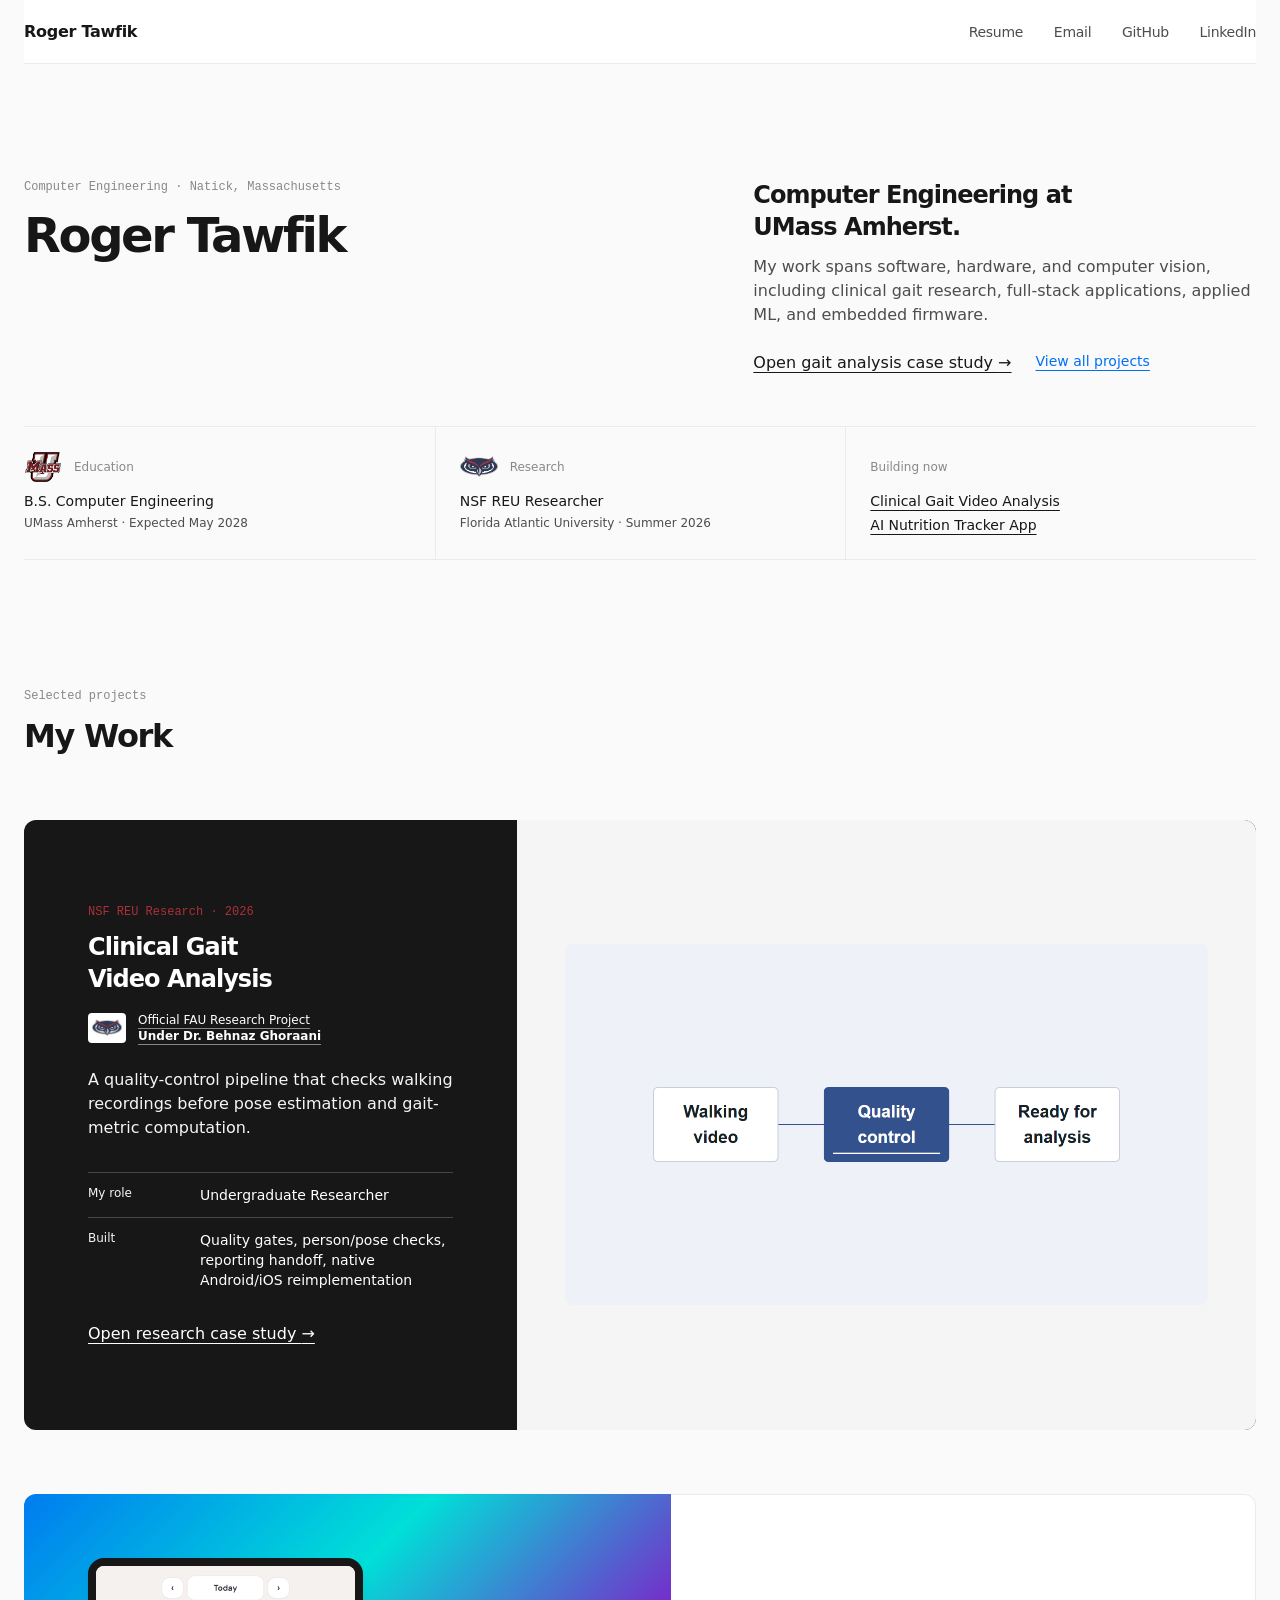
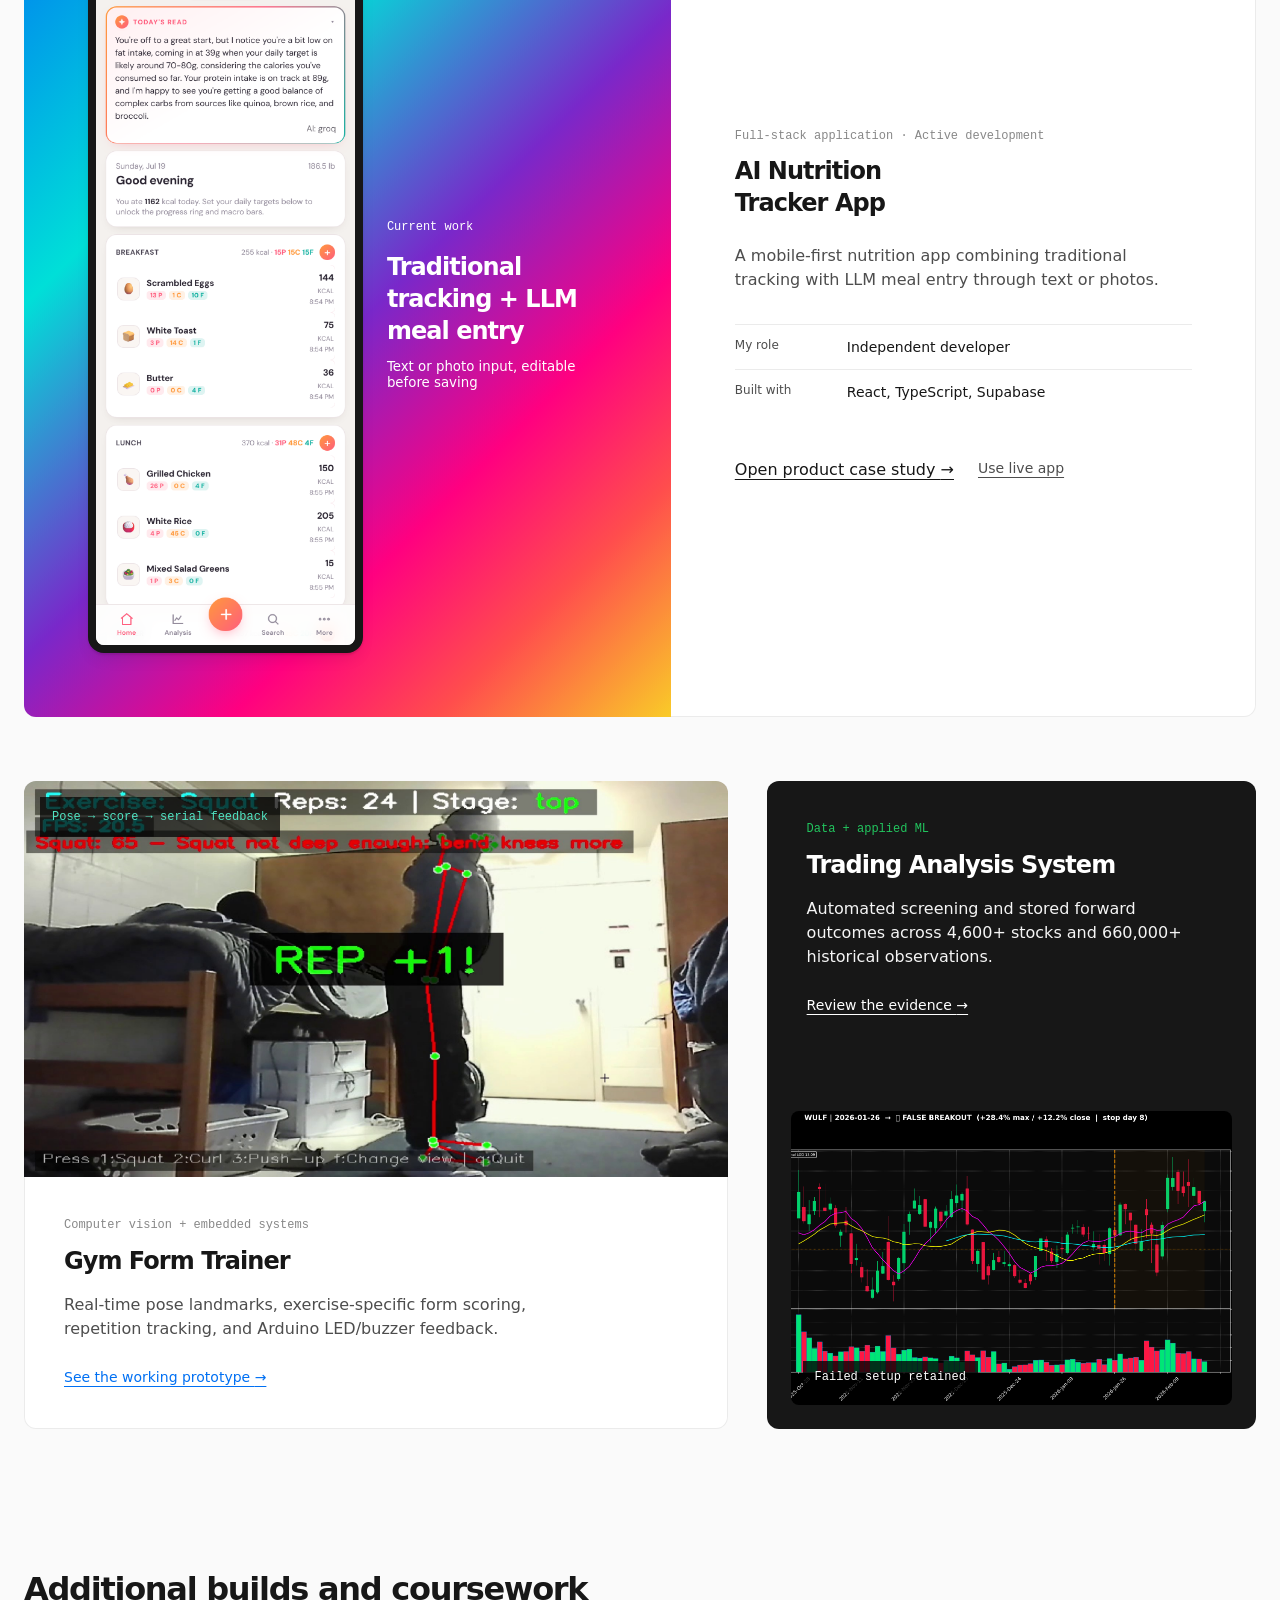
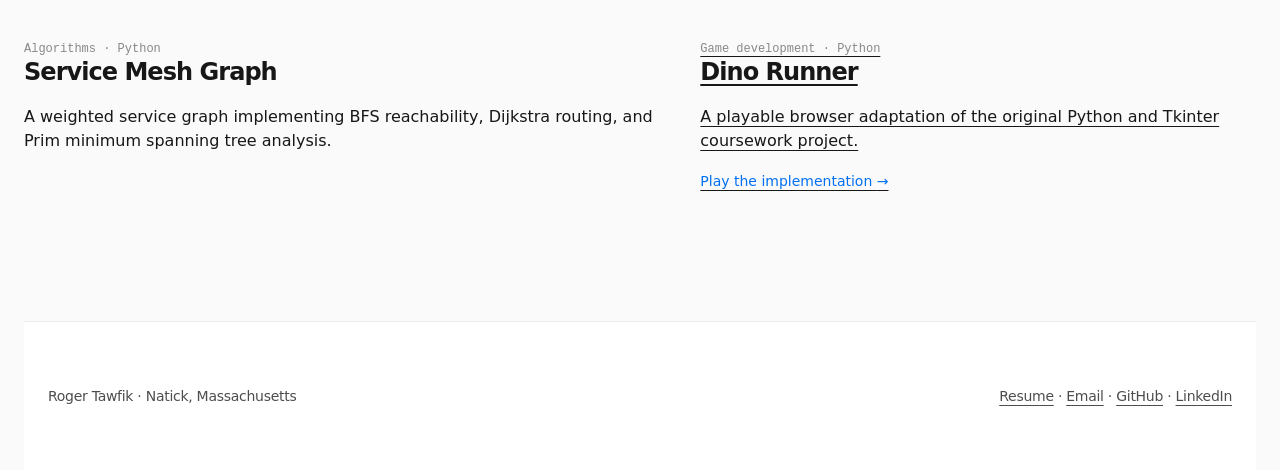
==== commit 2c51dd89: "Polish gait/nutrition case studies, fix sitewide fake-link color and nav - Gait: plain-sentence eyeb" ====
--- a/index.html
+++ b/index.html
@@ -13,11 +13,10 @@
     <header class="site-header">
       <a class="wordmark" href="#top">Roger Tawfik</a>
       <nav aria-label="Primary navigation">
-        <a href="#work">Work</a>
-        <a href="roger-tawfik-resume.pdf" download>Resume</a>
-        <a href="mailto:tawfikroger@gmail.com">Email</a>
-        <a class="nav-secondary" href="https://github.com/rogertawfik">GitHub</a>
-        <a class="nav-secondary" href="https://linkedin.com/in/rogertawfik">LinkedIn</a>
+        <a href="roger-tawfik-resume.pdf" download target="_blank" rel="noopener">Resume</a>
+        <a href="mailto:tawfikroger@gmail.com" target="_blank" rel="noopener">Email</a>
+        <a class="nav-secondary" href="https://github.com/rogertawfik" target="_blank" rel="noopener">GitHub</a>
+        <a class="nav-secondary" href="https://linkedin.com/in/rogertawfik" target="_blank" rel="noopener">LinkedIn</a>
       </nav>
     </header>
 
@@ -107,7 +106,7 @@
 
       <section class="coursework" aria-labelledby="coursework-title">
         <header class="coursework-heading"><h2 id="coursework-title">Additional builds and coursework</h2></header>
-        <div class="coursework-list">
+        <div class="coursework-grid">
           <article class="coursework-item">
             <div><p class="project-type">Algorithms · Python</p><h3>Service Mesh Graph</h3></div>
             <p>A weighted service graph implementing BFS reachability, Dijkstra routing, and Prim minimum spanning tree analysis.</p>
@@ -122,7 +121,7 @@
 
     </main>
 
-    <footer class="site-footer"><span>Roger Tawfik · Natick, Massachusetts</span><span><a href="mailto:tawfikroger@gmail.com">Email</a> · <a href="https://github.com/rogertawfik">GitHub</a> · <a href="https://linkedin.com/in/rogertawfik">LinkedIn</a></span></footer>
+    <footer class="site-footer"><span>Roger Tawfik · Natick, Massachusetts</span><span><a href="roger-tawfik-resume.pdf" download target="_blank" rel="noopener">Resume</a> · <a href="mailto:tawfikroger@gmail.com" target="_blank" rel="noopener">Email</a> · <a href="https://github.com/rogertawfik" target="_blank" rel="noopener">GitHub</a> · <a href="https://linkedin.com/in/rogertawfik" target="_blank" rel="noopener">LinkedIn</a></span></footer>
     <script>
       const gaitPreview = document.getElementById('gaitPreview');
       const reduceMotion = matchMedia('(prefers-reduced-motion: reduce)');
--- a/styles.css
+++ b/styles.css
@@ -199,7 +199,7 @@
 .case-kicker,
 .fact-label {
   margin: 0;
-  color: var(--link);
+  color: var(--muted);
   font: 400 .75rem/1rem var(--font-mono);
 }
 
@@ -281,7 +281,7 @@
   min-height: 32px;
   align-items: center;
   gap: var(--space-sm);
-  color: var(--link);
+  color: var(--muted);
   font-size: .75rem;
   font-weight: 500;
   line-height: 1rem;
@@ -811,7 +811,7 @@
 }
 
 .case-facts dt {
-  color: var(--link);
+  color: var(--muted);
   font: 400 .75rem/1rem var(--font-mono);
 }
 
@@ -927,7 +927,7 @@
 
 .privacy-note strong,
 .concept-note strong {
-  color: var(--link);
+  color: var(--muted);
   font-size: .75rem;
 }
 
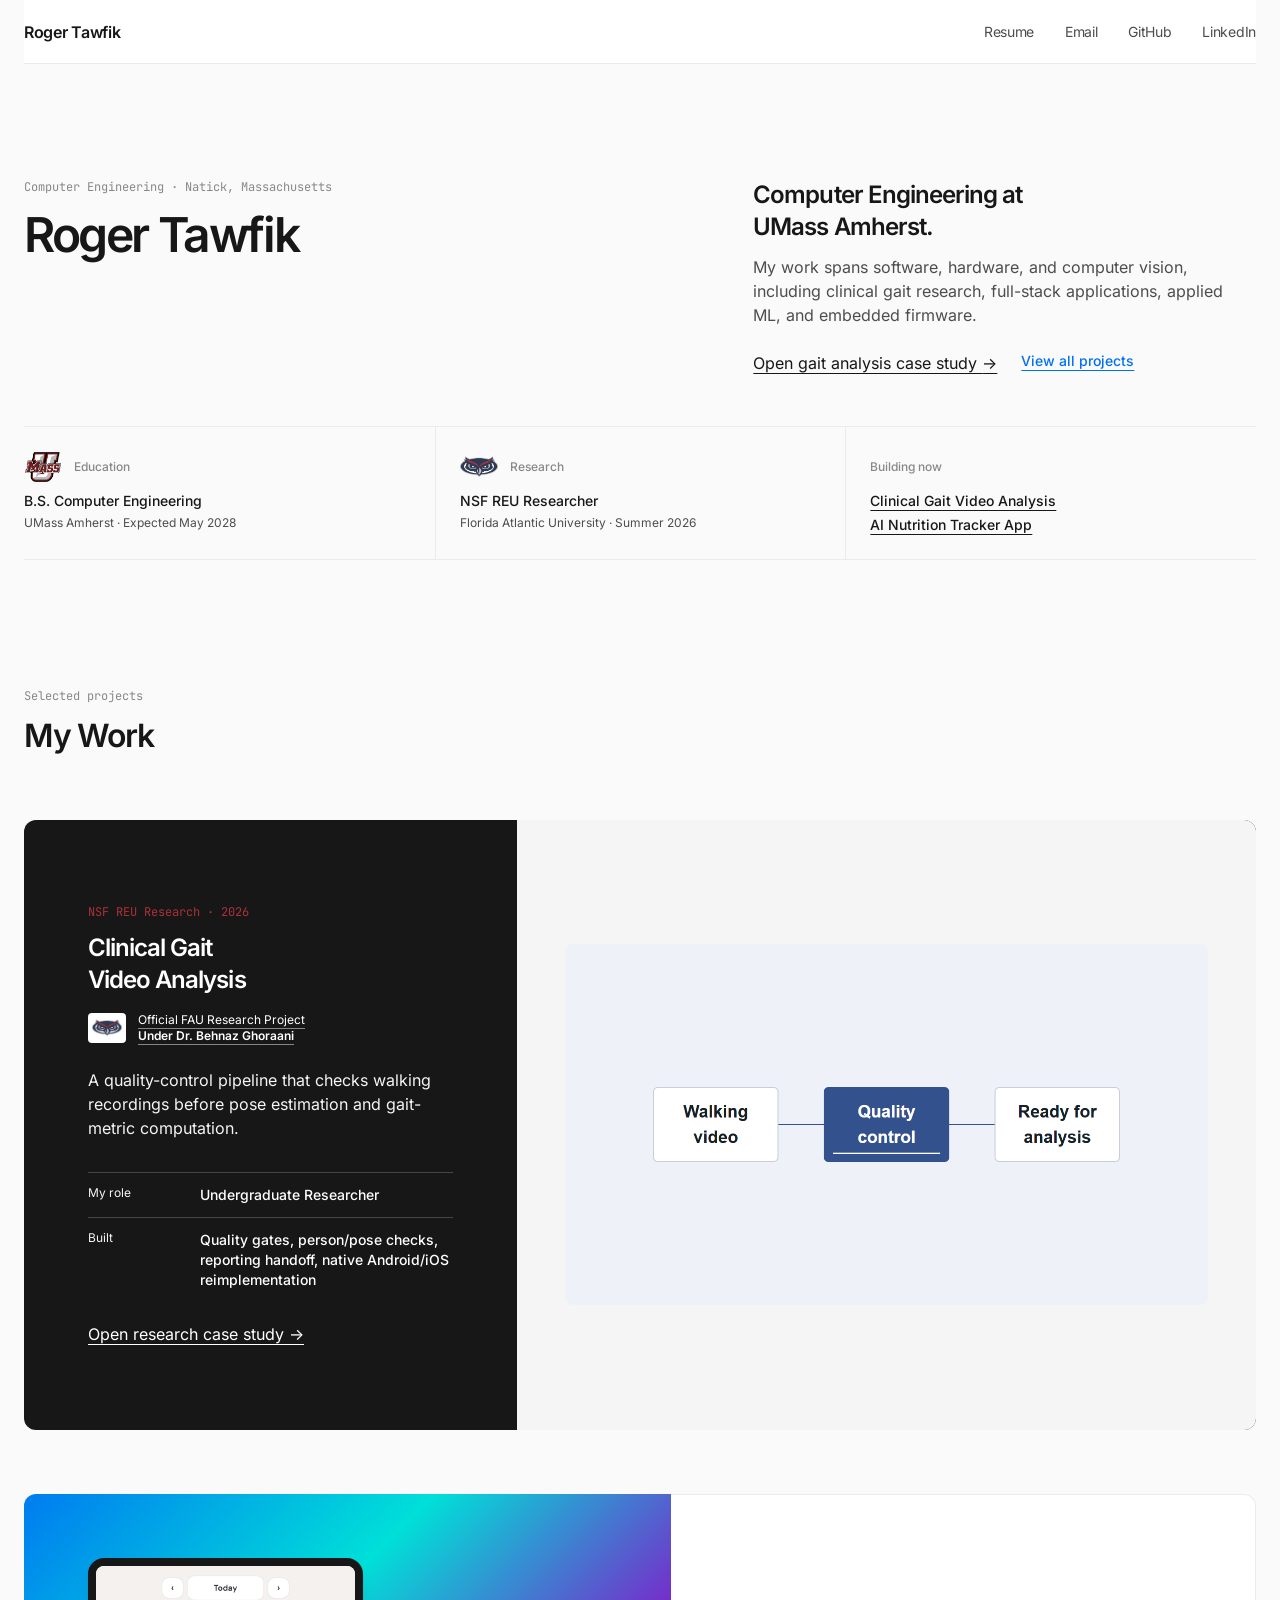
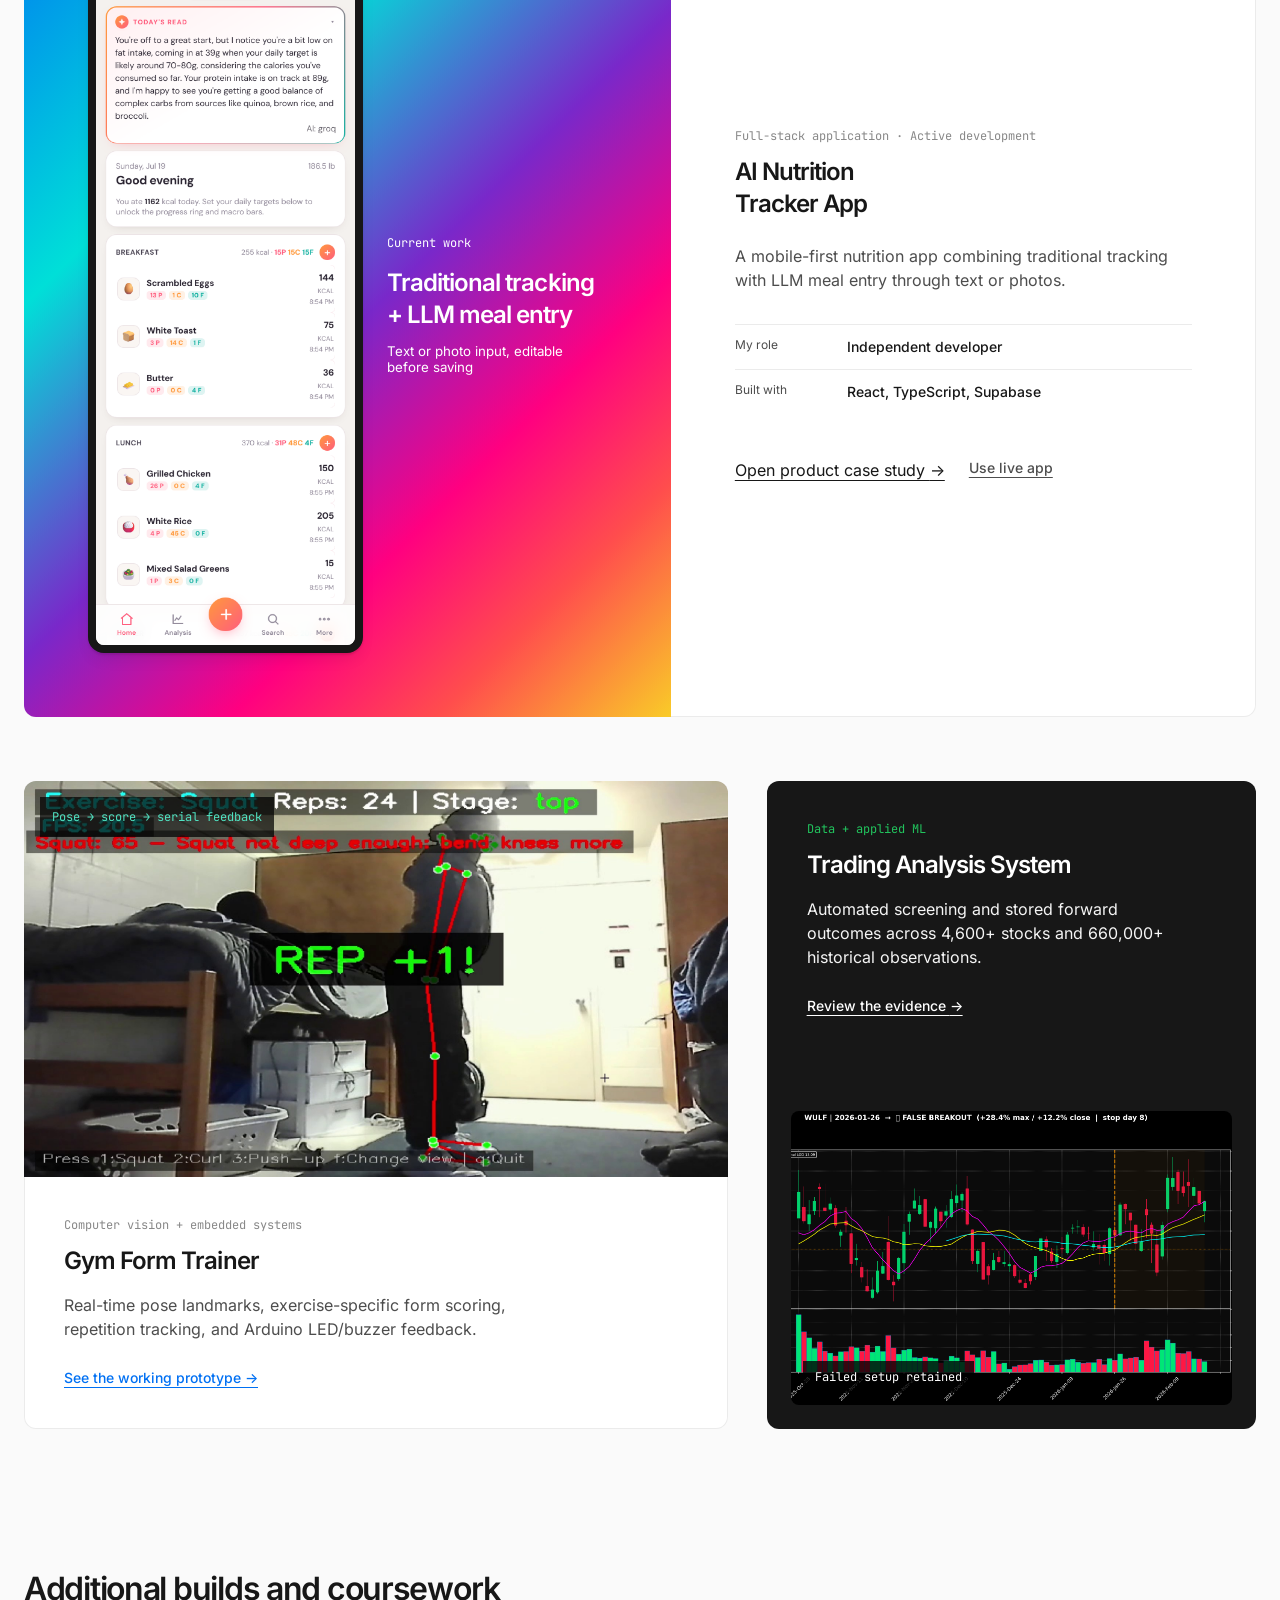
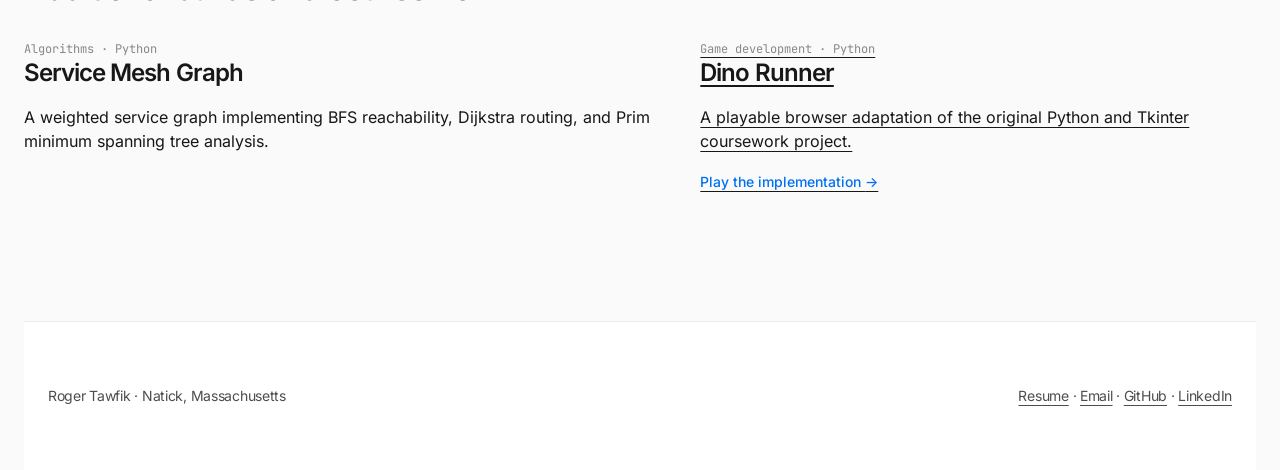
==== commit 6f5c9f1f: "Wire up bundled Inter and JetBrains Mono fonts" ====
--- a/index.html
+++ b/index.html
@@ -5,8 +5,8 @@
     <meta name="viewport" content="width=device-width, initial-scale=1.0, viewport-fit=cover" />
     <meta name="description" content="Computer vision, applied AI, and embedded systems projects by Roger Tawfik, a Computer Engineering student at UMass Amherst." />
     <title>Roger Tawfik | Computer Engineering</title>
-    <link rel="stylesheet" href="styles.css?v=20260717a" />
-    <link rel="stylesheet" href="mobile-nav.css?v=20260717a" />
+    <link rel="stylesheet" href="styles.css?v=20261107a" />
+    <link rel="stylesheet" href="mobile-nav.css?v=20261107a" />
   </head>
   <body class="portfolio home-page">
     <a class="skip-link" href="#main">Skip to content</a>
--- a/styles.css
+++ b/styles.css
@@ -1,3 +1,35 @@
+@font-face {
+  font-family: "Inter";
+  src: url("fonts/inter-400.woff2") format("woff2"), url("fonts/inter-400.ttf") format("truetype");
+  font-weight: 400;
+  font-style: normal;
+  font-display: swap;
+}
+
+@font-face {
+  font-family: "Inter";
+  src: url("fonts/inter-500.woff2") format("woff2"), url("fonts/inter-500.ttf") format("truetype");
+  font-weight: 500;
+  font-style: normal;
+  font-display: swap;
+}
+
+@font-face {
+  font-family: "Inter";
+  src: url("fonts/inter-600.woff2") format("woff2"), url("fonts/inter-600.ttf") format("truetype");
+  font-weight: 600;
+  font-style: normal;
+  font-display: swap;
+}
+
+@font-face {
+  font-family: "JetBrains Mono";
+  src: url("fonts/jetbrains-mono-400.woff2") format("woff2"), url("fonts/jetbrains-mono-400.ttf") format("truetype");
+  font-weight: 400;
+  font-style: normal;
+  font-display: swap;
+}
+
 :root {
   --ink: #171717;
   --body: #4d4d4d;
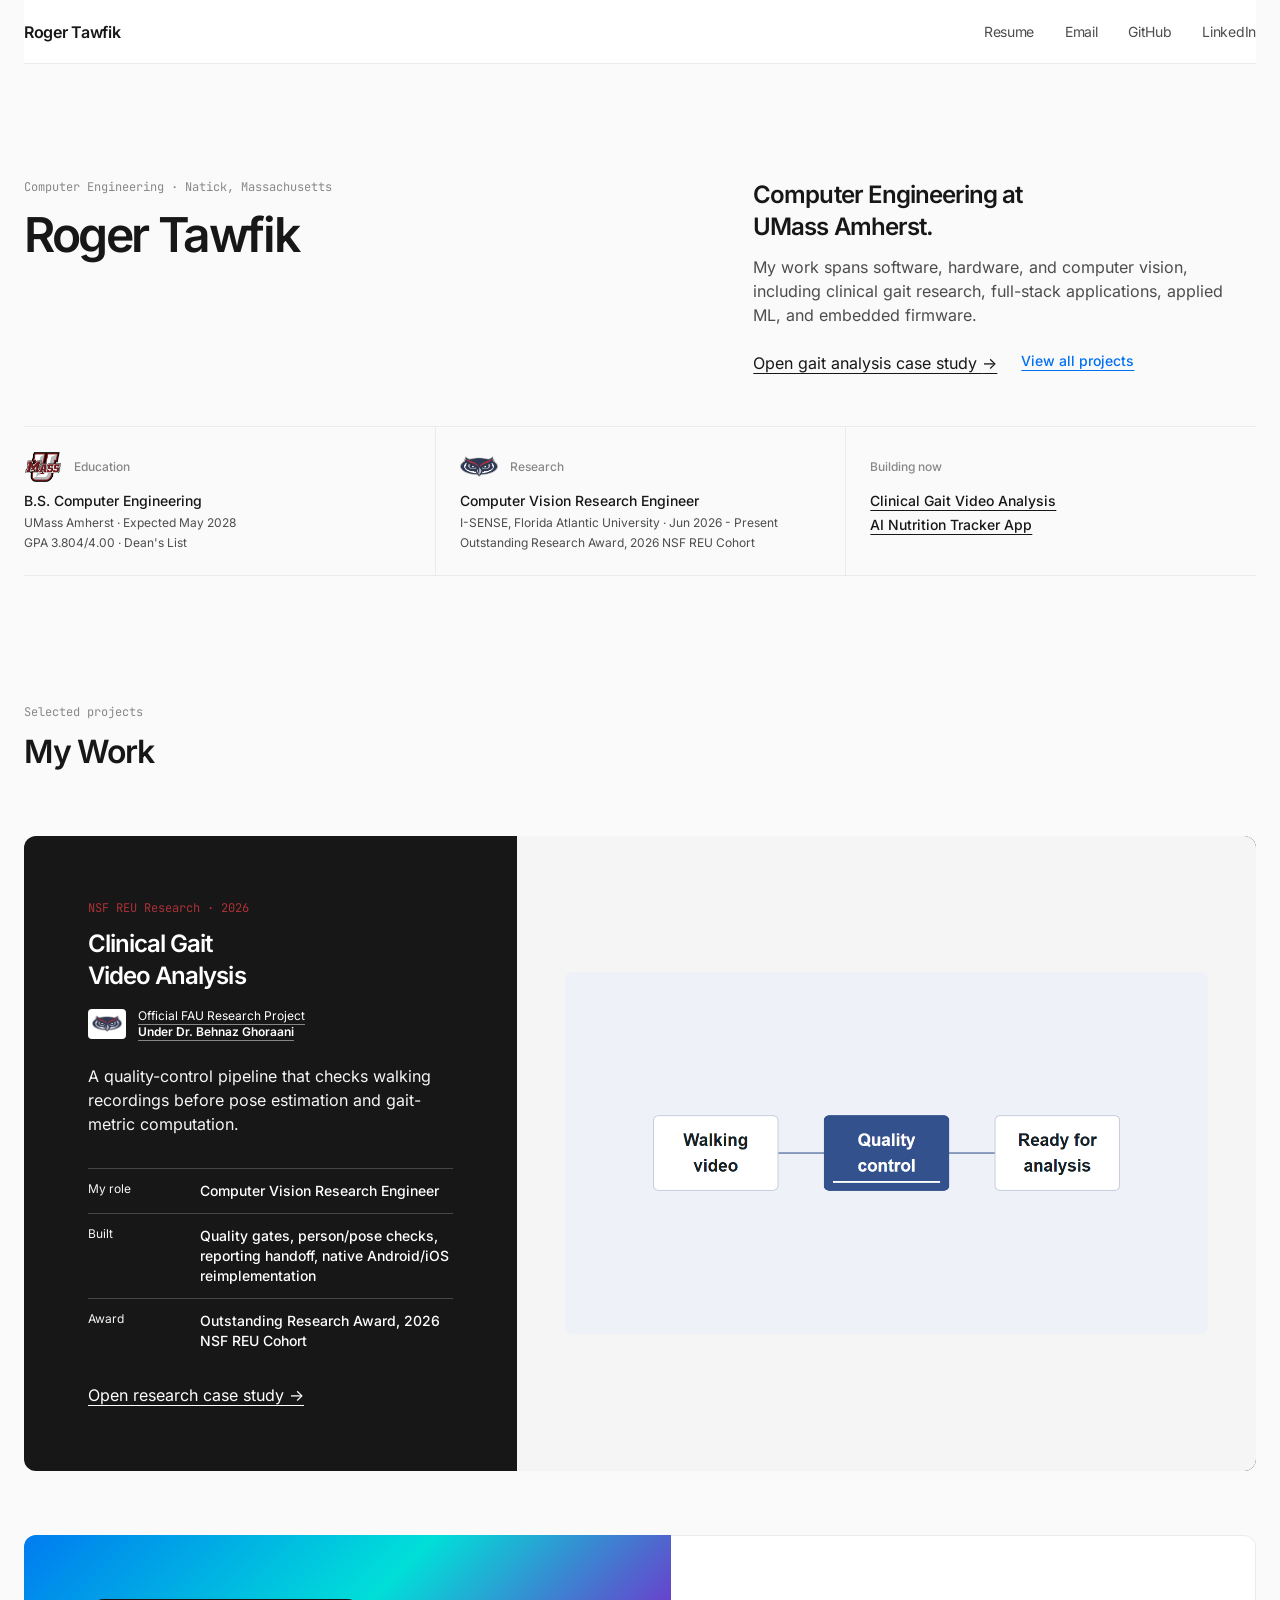
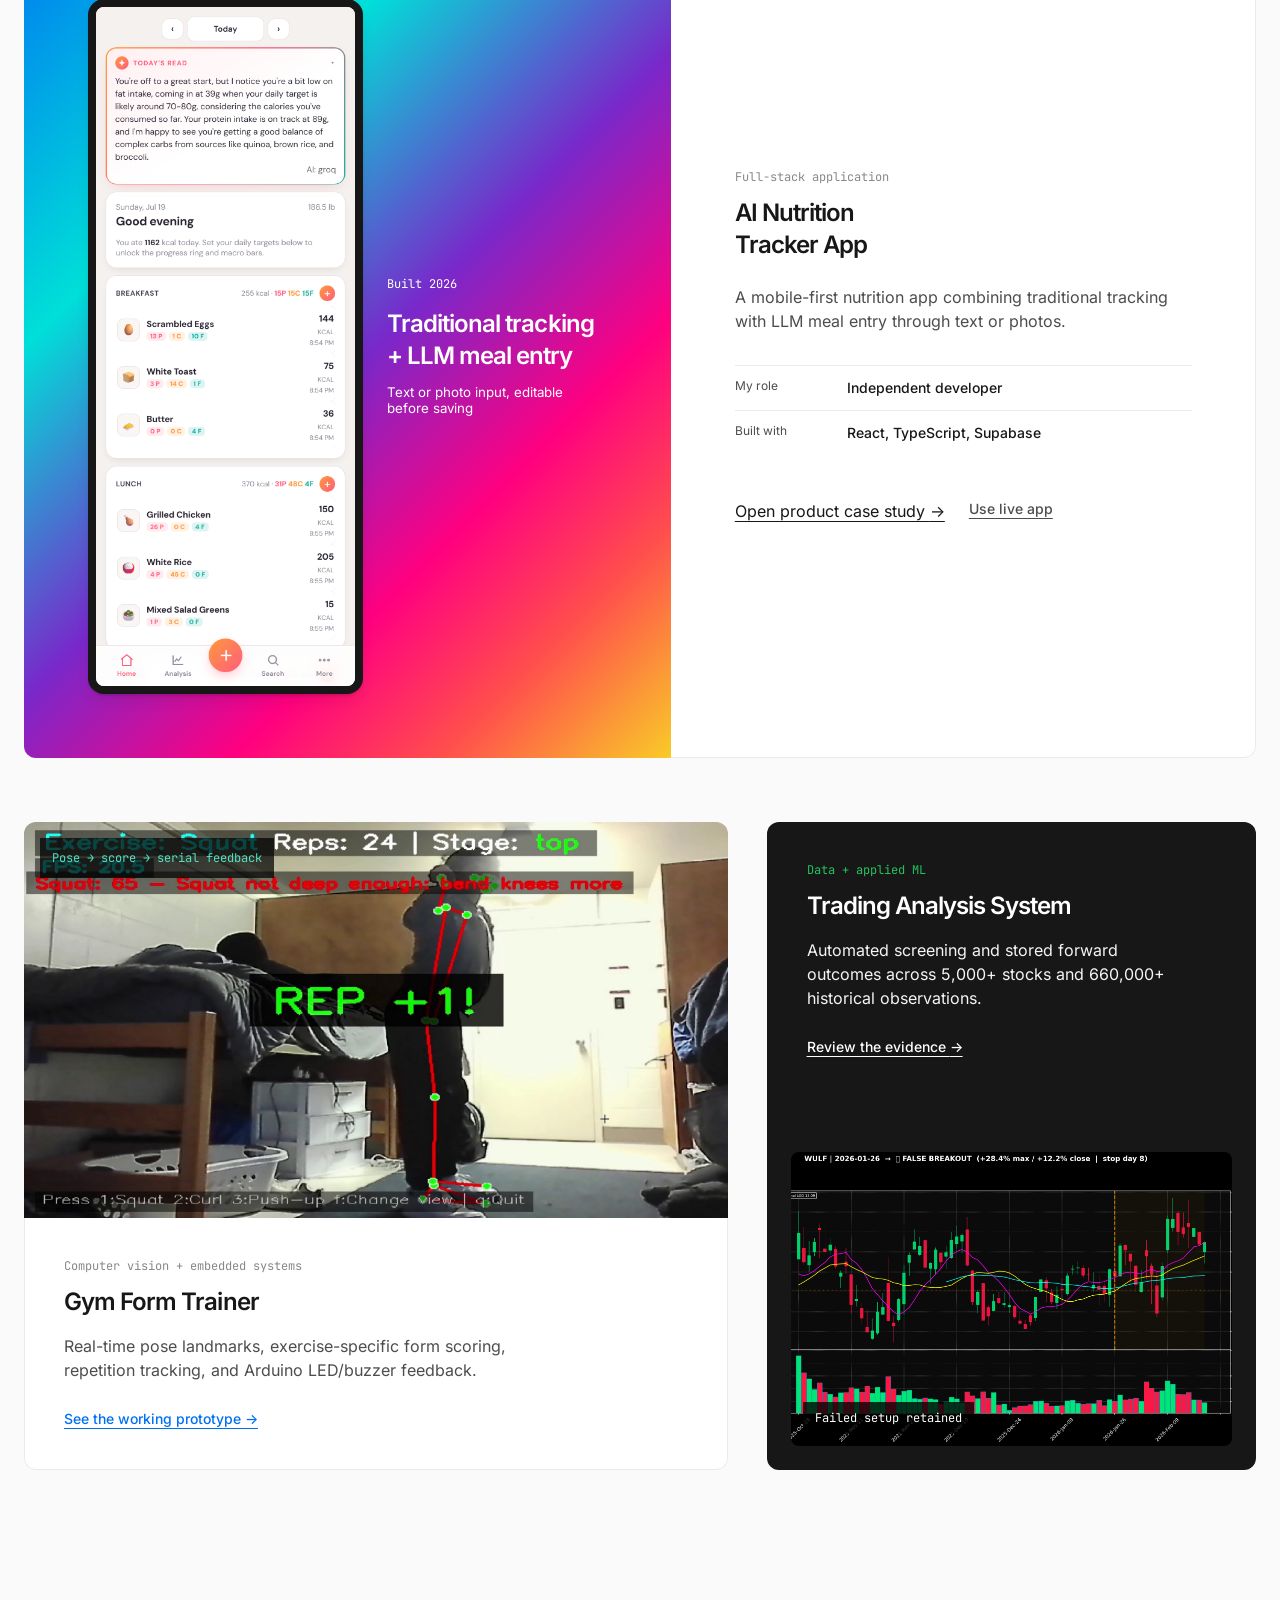
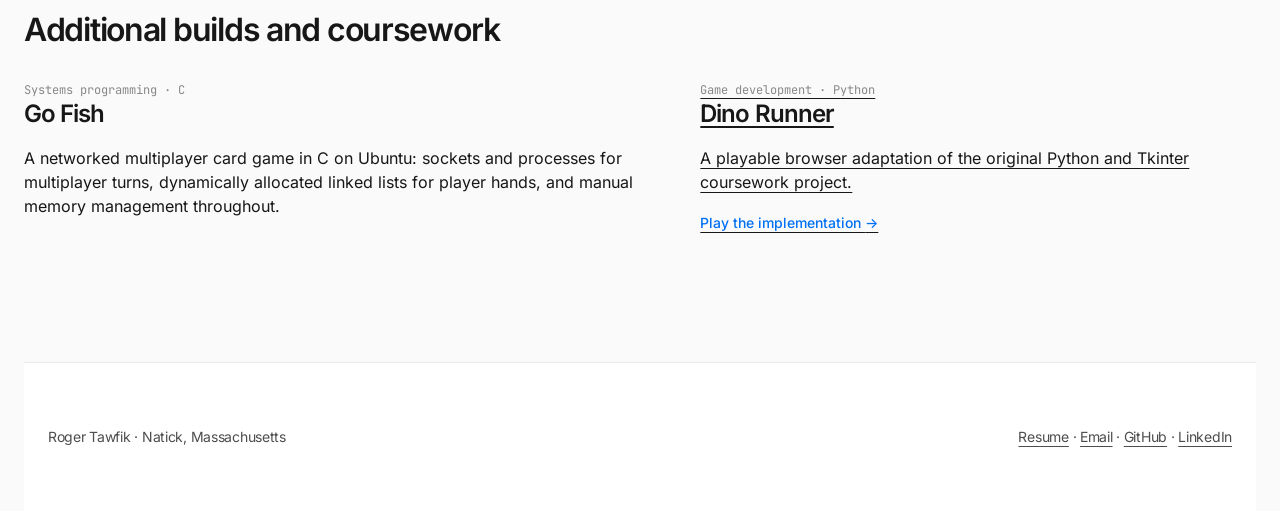
==== commit 27b95549: "Sync homepage facts with the current CV - Research rail: role is Computer Vision Research Engineer a" ====
--- a/index.html
+++ b/index.html
@@ -37,11 +37,13 @@
             <dt><img src="assets/umass-logo.webp" width="60" height="48" alt="" />Education</dt>
             <dd>B.S. Computer Engineering</dd>
             <small>UMass Amherst · Expected May 2028</small>
+            <small>GPA 3.804/4.00 · Dean's List</small>
           </div>
           <div>
             <dt><img src="assets/fau-logo.webp" width="60" height="48" alt="" />Research</dt>
-            <dd>NSF REU Researcher</dd>
-            <small>Florida Atlantic University · Summer 2026</small>
+            <dd>Computer Vision Research Engineer</dd>
+            <small>I-SENSE, Florida Atlantic University · Jun 2026 - Present</small>
+            <small>Outstanding Research Award, 2026 NSF REU Cohort</small>
           </div>
           <div>
             <dt>Building now</dt>
@@ -64,7 +66,7 @@
               <span>Official FAU Research Project<strong>Under Dr. Behnaz Ghoraani</strong></span>
             </a>
             <p class="project-summary">A quality-control pipeline that checks walking recordings before pose estimation and gait-metric computation.</p>
-            <dl class="project-proof"><div><dt>My role</dt><dd>Undergraduate Researcher</dd></div><div><dt>Built</dt><dd>Quality gates, person/pose checks, reporting handoff, native Android/iOS reimplementation</dd></div></dl>
+            <dl class="project-proof"><div><dt>My role</dt><dd>Computer Vision Research Engineer</dd></div><div><dt>Built</dt><dd>Quality gates, person/pose checks, reporting handoff, native Android/iOS reimplementation</dd></div><div><dt>Award</dt><dd>Outstanding Research Award, 2026 NSF REU Cohort</dd></div></dl>
             <a class="primary-action inverse" href="projects/gait-analysis.html">Open research case study <span aria-hidden="true">→</span></a>
           </div>
           <div class="stage-media gait-media">
@@ -77,10 +79,10 @@
         <article class="project-stage stage-nutrition">
           <div class="nutrition-visual" aria-label="Current AI Nutrition Tracker App">
             <div class="phone-shell"><img src="assets/nutrition-current-home.png" width="430" height="1129" loading="lazy" alt="AI Nutrition Tracker App dashboard after logging a meal" /></div>
-            <div class="nutrition-note"><span>Current work</span><strong>Traditional tracking + LLM meal entry</strong><small>Text or photo input, editable before saving</small></div>
+            <div class="nutrition-note"><span>Built 2026</span><strong>Traditional tracking + LLM meal entry</strong><small>Text or photo input, editable before saving</small></div>
           </div>
           <div class="stage-copy">
-            <p class="project-type">Full-stack application · Active development</p>
+            <p class="project-type">Full-stack application</p>
             <h3>AI Nutrition Tracker App</h3>
             <p class="project-summary">A mobile-first nutrition app combining traditional tracking with LLM meal entry through text or photos.</p>
             <dl class="project-proof"><div><dt>My role</dt><dd>Independent developer</dd></div><div><dt>Built with</dt><dd>React, TypeScript, Supabase</dd></div></dl>
@@ -98,7 +100,7 @@
           </article>
 
           <article class="support-project trading-project">
-            <div class="support-copy"><p class="project-type">Data + applied ML</p><h3>Trading Analysis System</h3><p>Automated screening and stored forward outcomes across 4,600+ stocks and 660,000+ historical observations.</p><a class="stage-action light" href="projects/trading.html">Review the evidence <span aria-hidden="true">→</span></a></div>
+            <div class="support-copy"><p class="project-type">Data + applied ML</p><h3>Trading Analysis System</h3><p>Automated screening and stored forward outcomes across 5,000+ stocks and 660,000+ historical observations.</p><a class="stage-action light" href="projects/trading.html">Review the evidence <span aria-hidden="true">→</span></a></div>
             <div class="support-visual trading-chart"><img src="assets/trading-false-breakout.png" width="1922" height="1166" loading="lazy" alt="Stored false-breakout example from the trading analysis system" /><span>Failed setup retained</span></div>
           </article>
         </div>
@@ -108,8 +110,8 @@
         <header class="coursework-heading"><h2 id="coursework-title">Additional builds and coursework</h2></header>
         <div class="coursework-grid">
           <article class="coursework-item">
-            <div><p class="project-type">Algorithms · Python</p><h3>Service Mesh Graph</h3></div>
-            <p>A weighted service graph implementing BFS reachability, Dijkstra routing, and Prim minimum spanning tree analysis.</p>
+            <div><p class="project-type">Systems programming · C</p><h3>Go Fish</h3></div>
+            <p>A networked multiplayer card game in C on Ubuntu: sockets and processes for multiplayer turns, dynamically allocated linked lists for player hands, and manual memory management throughout.</p>
           </article>
           <a class="coursework-item" href="projects/dino-runner.html">
             <div><p class="project-type">Game development · Python</p><h3>Dino Runner</h3></div>
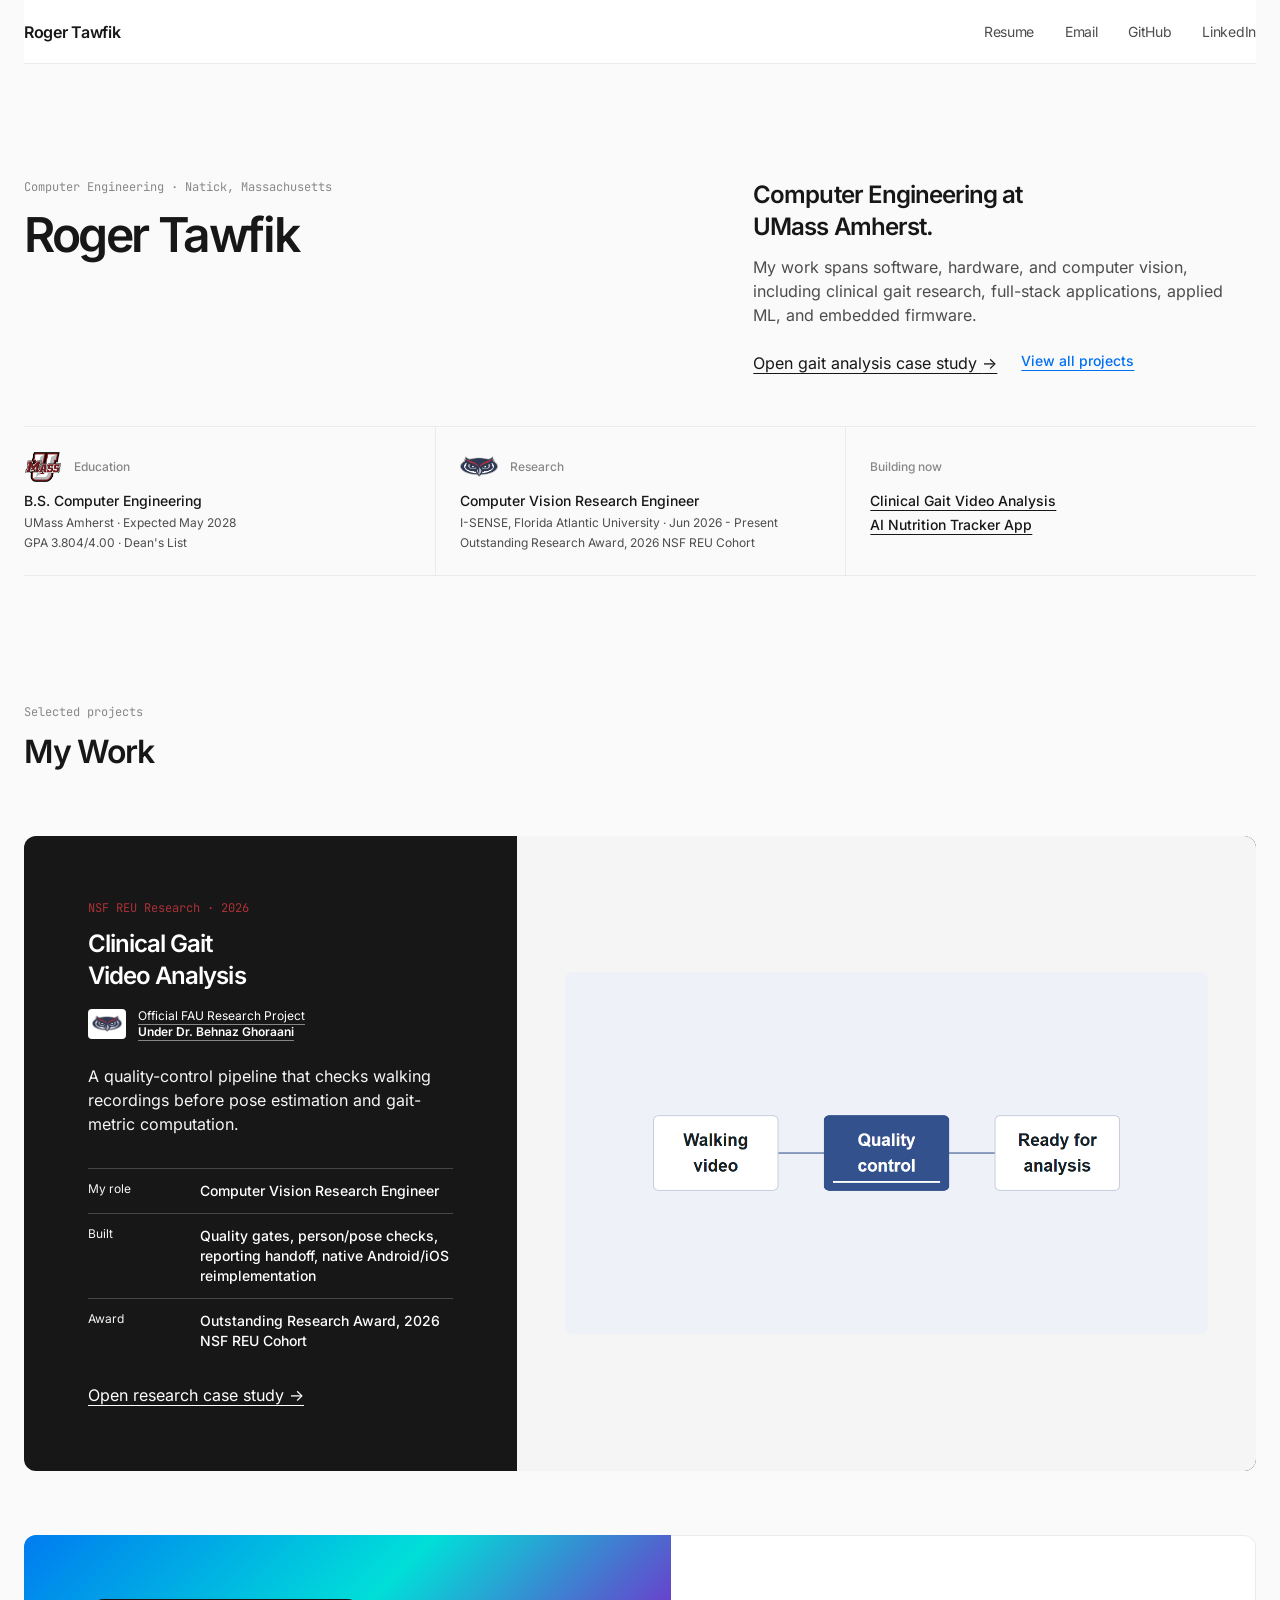
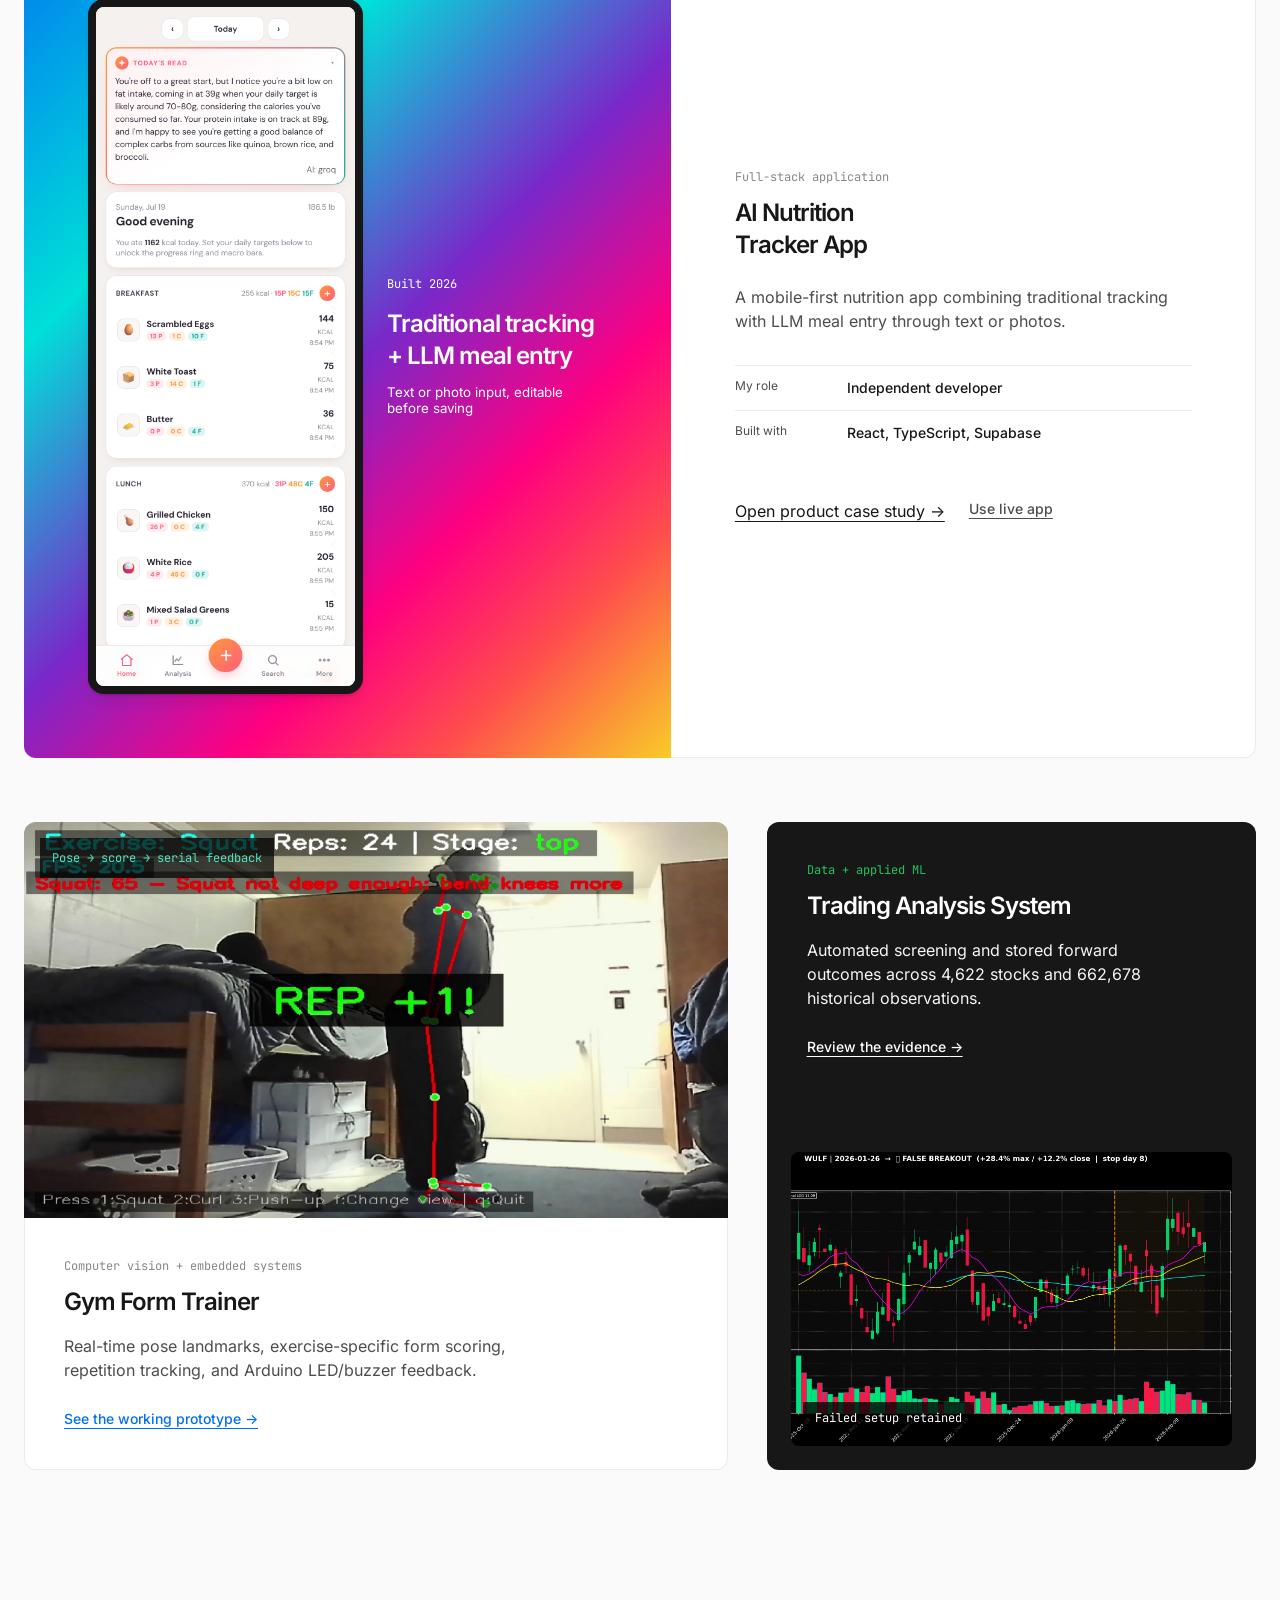
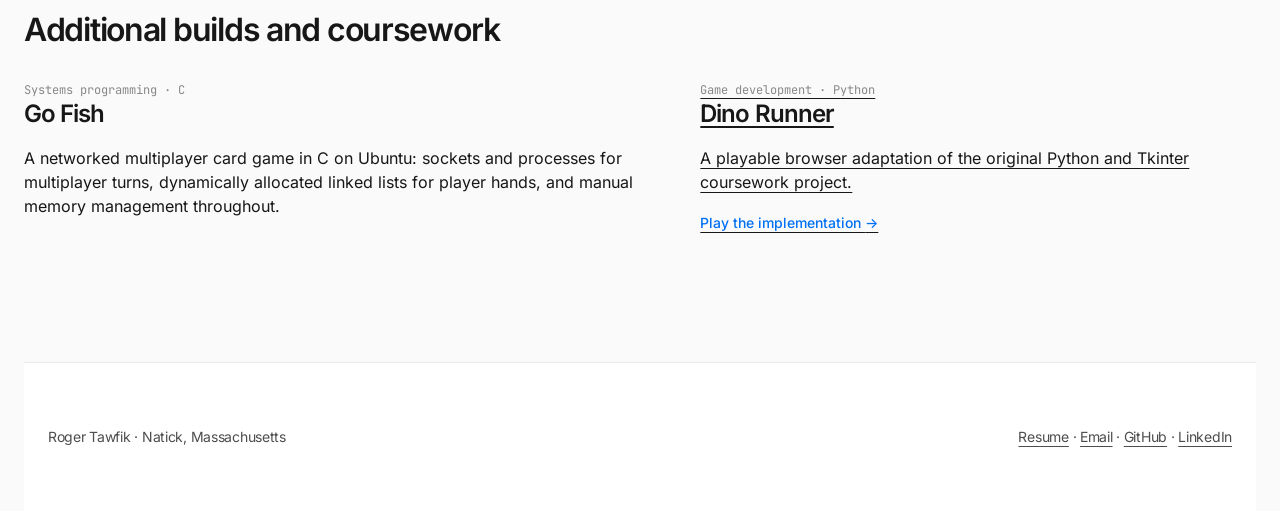
==== commit eae88589: "Use exact trading figures" ====
--- a/index.html
+++ b/index.html
@@ -100,7 +100,7 @@
           </article>
 
           <article class="support-project trading-project">
-            <div class="support-copy"><p class="project-type">Data + applied ML</p><h3>Trading Analysis System</h3><p>Automated screening and stored forward outcomes across 5,000+ stocks and 660,000+ historical observations.</p><a class="stage-action light" href="projects/trading.html">Review the evidence <span aria-hidden="true">→</span></a></div>
+            <div class="support-copy"><p class="project-type">Data + applied ML</p><h3>Trading Analysis System</h3><p>Automated screening and stored forward outcomes across 4,622 stocks and 662,678 historical observations.</p><a class="stage-action light" href="projects/trading.html">Review the evidence <span aria-hidden="true">→</span></a></div>
             <div class="support-visual trading-chart"><img src="assets/trading-false-breakout.png" width="1922" height="1166" loading="lazy" alt="Stored false-breakout example from the trading analysis system" /><span>Failed setup retained</span></div>
           </article>
         </div>
